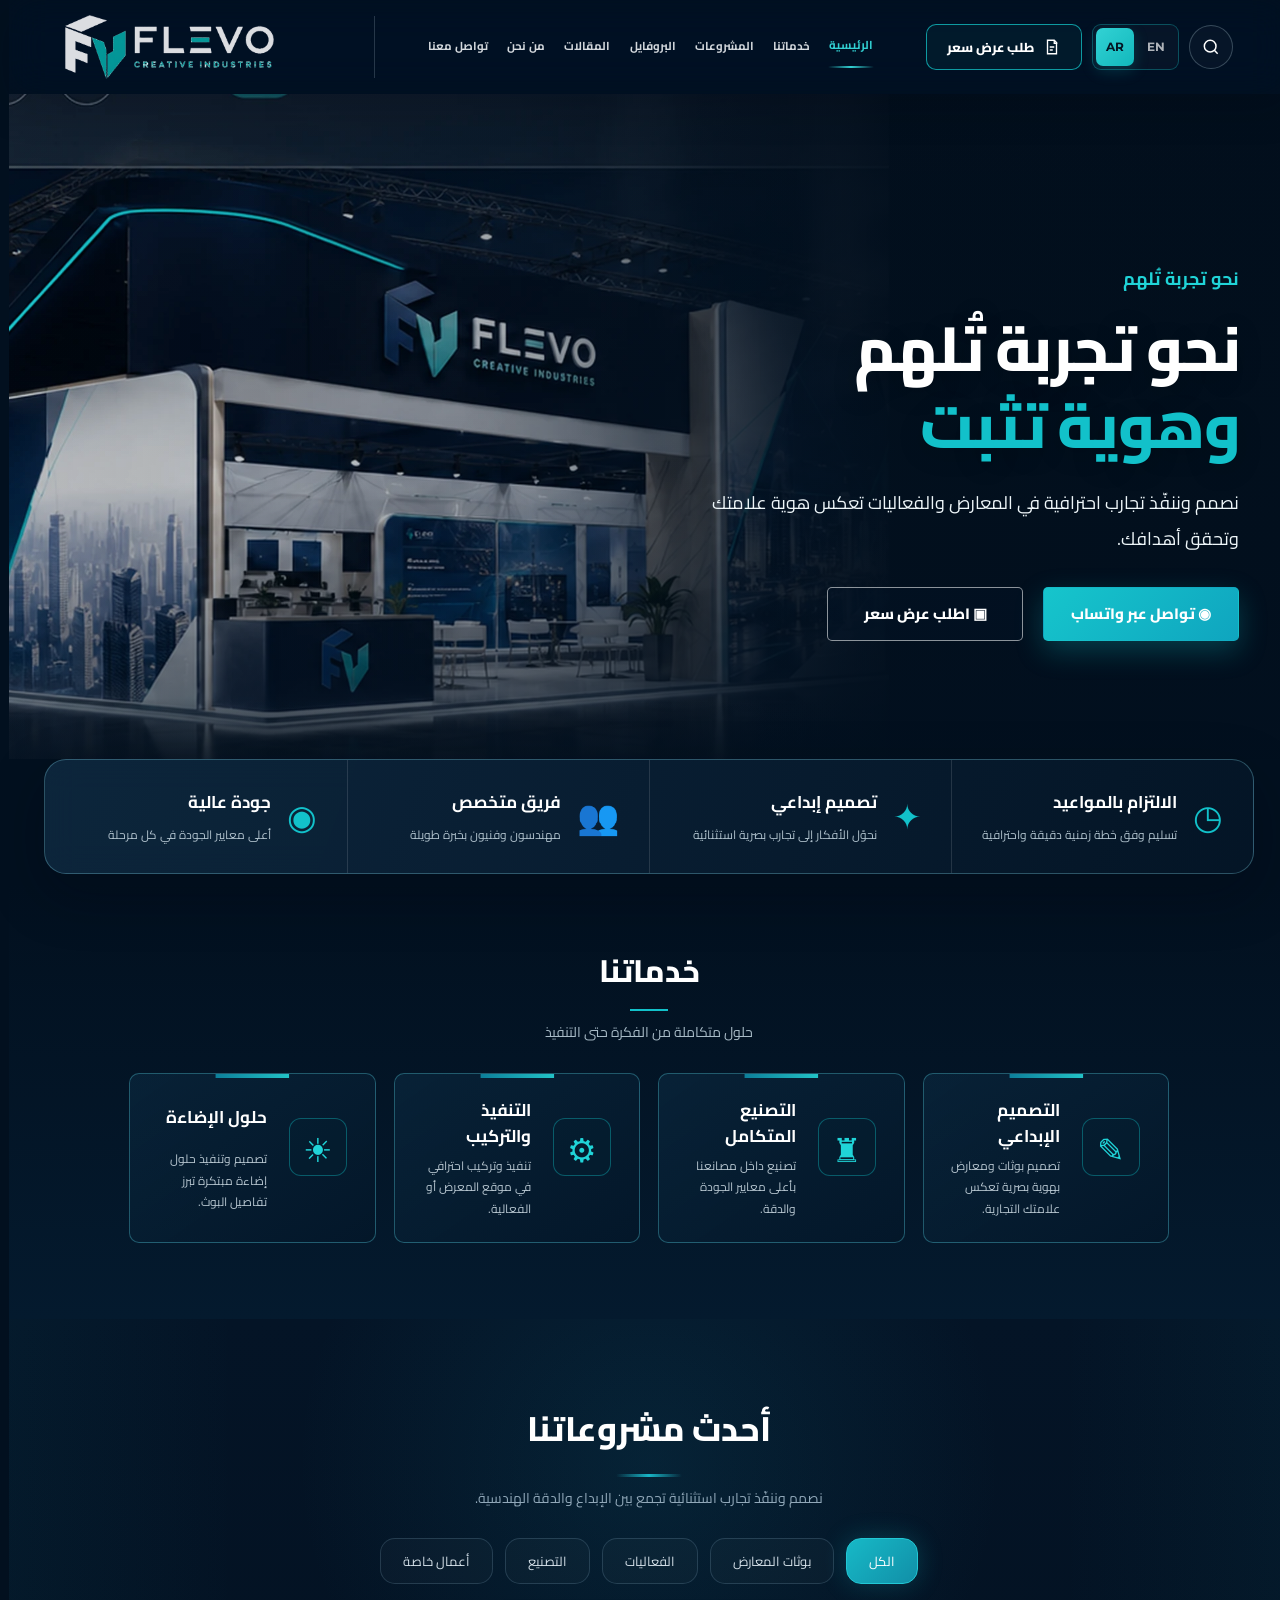
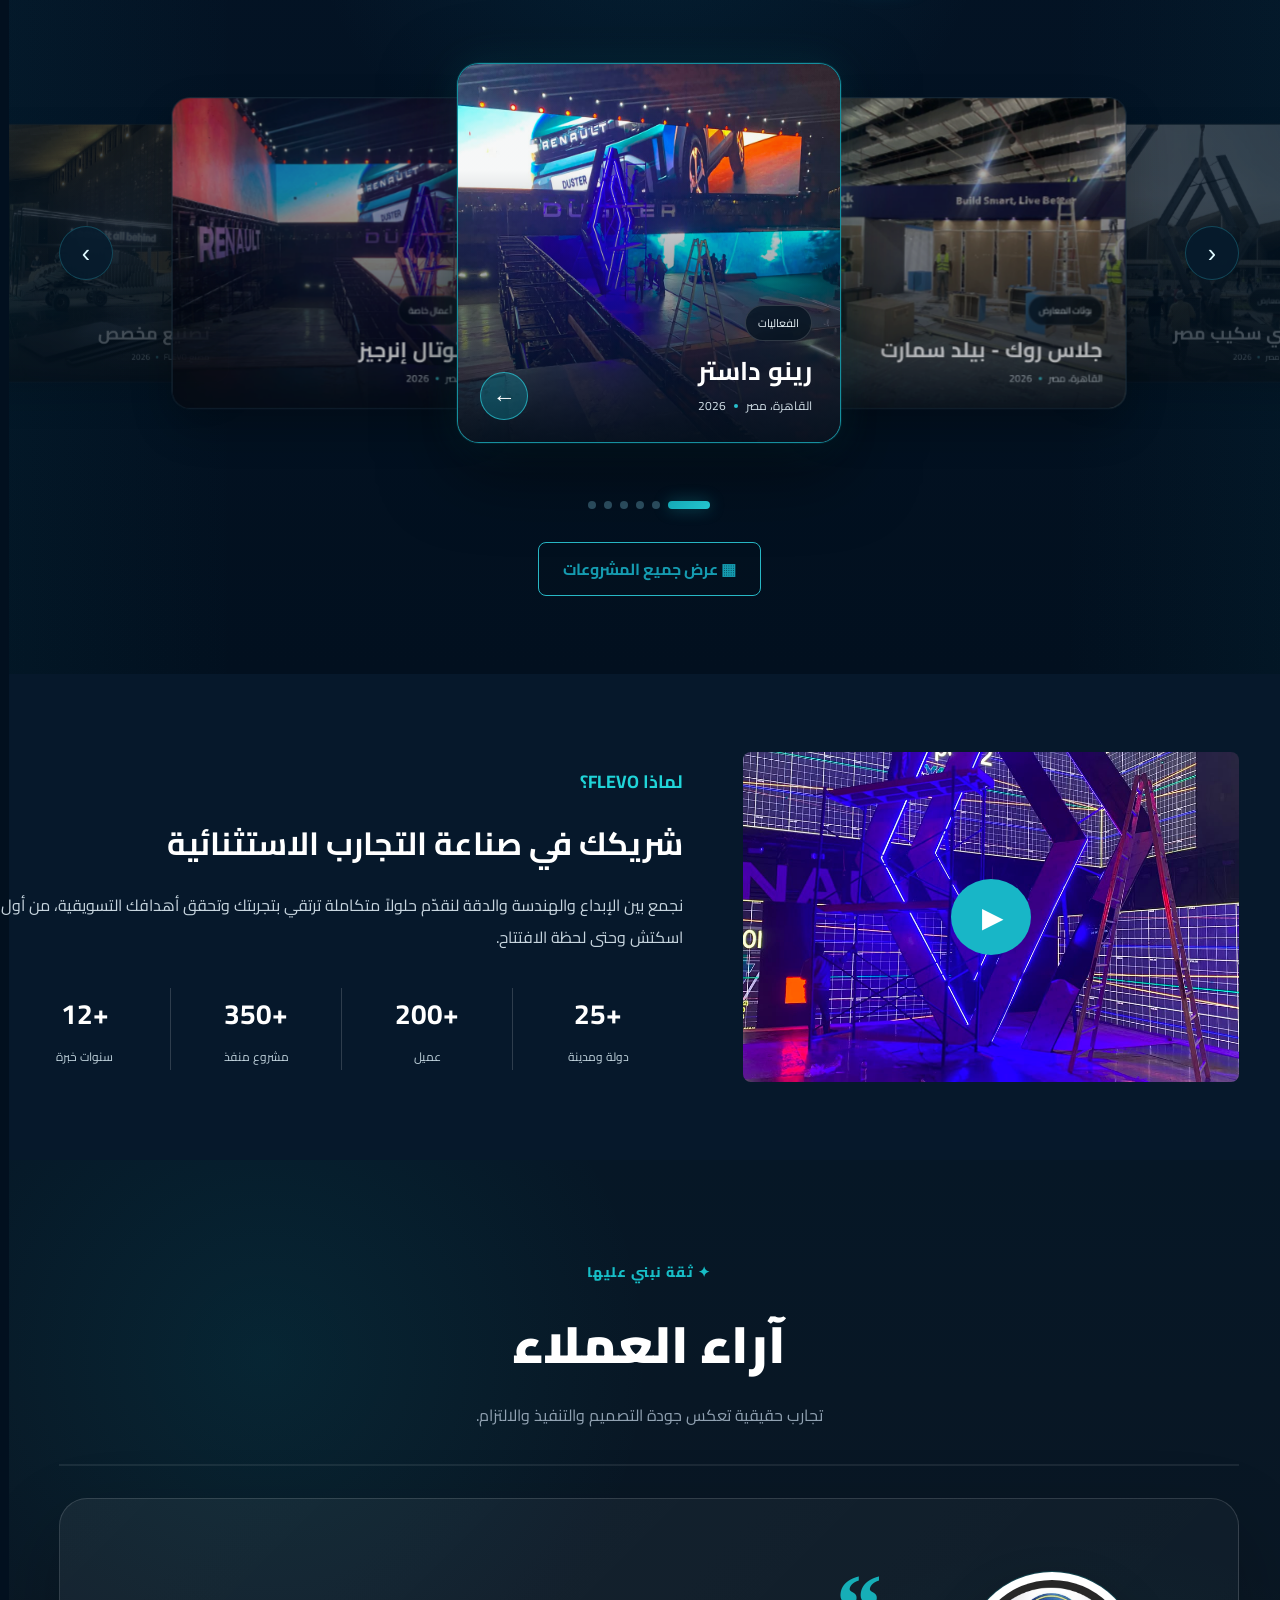
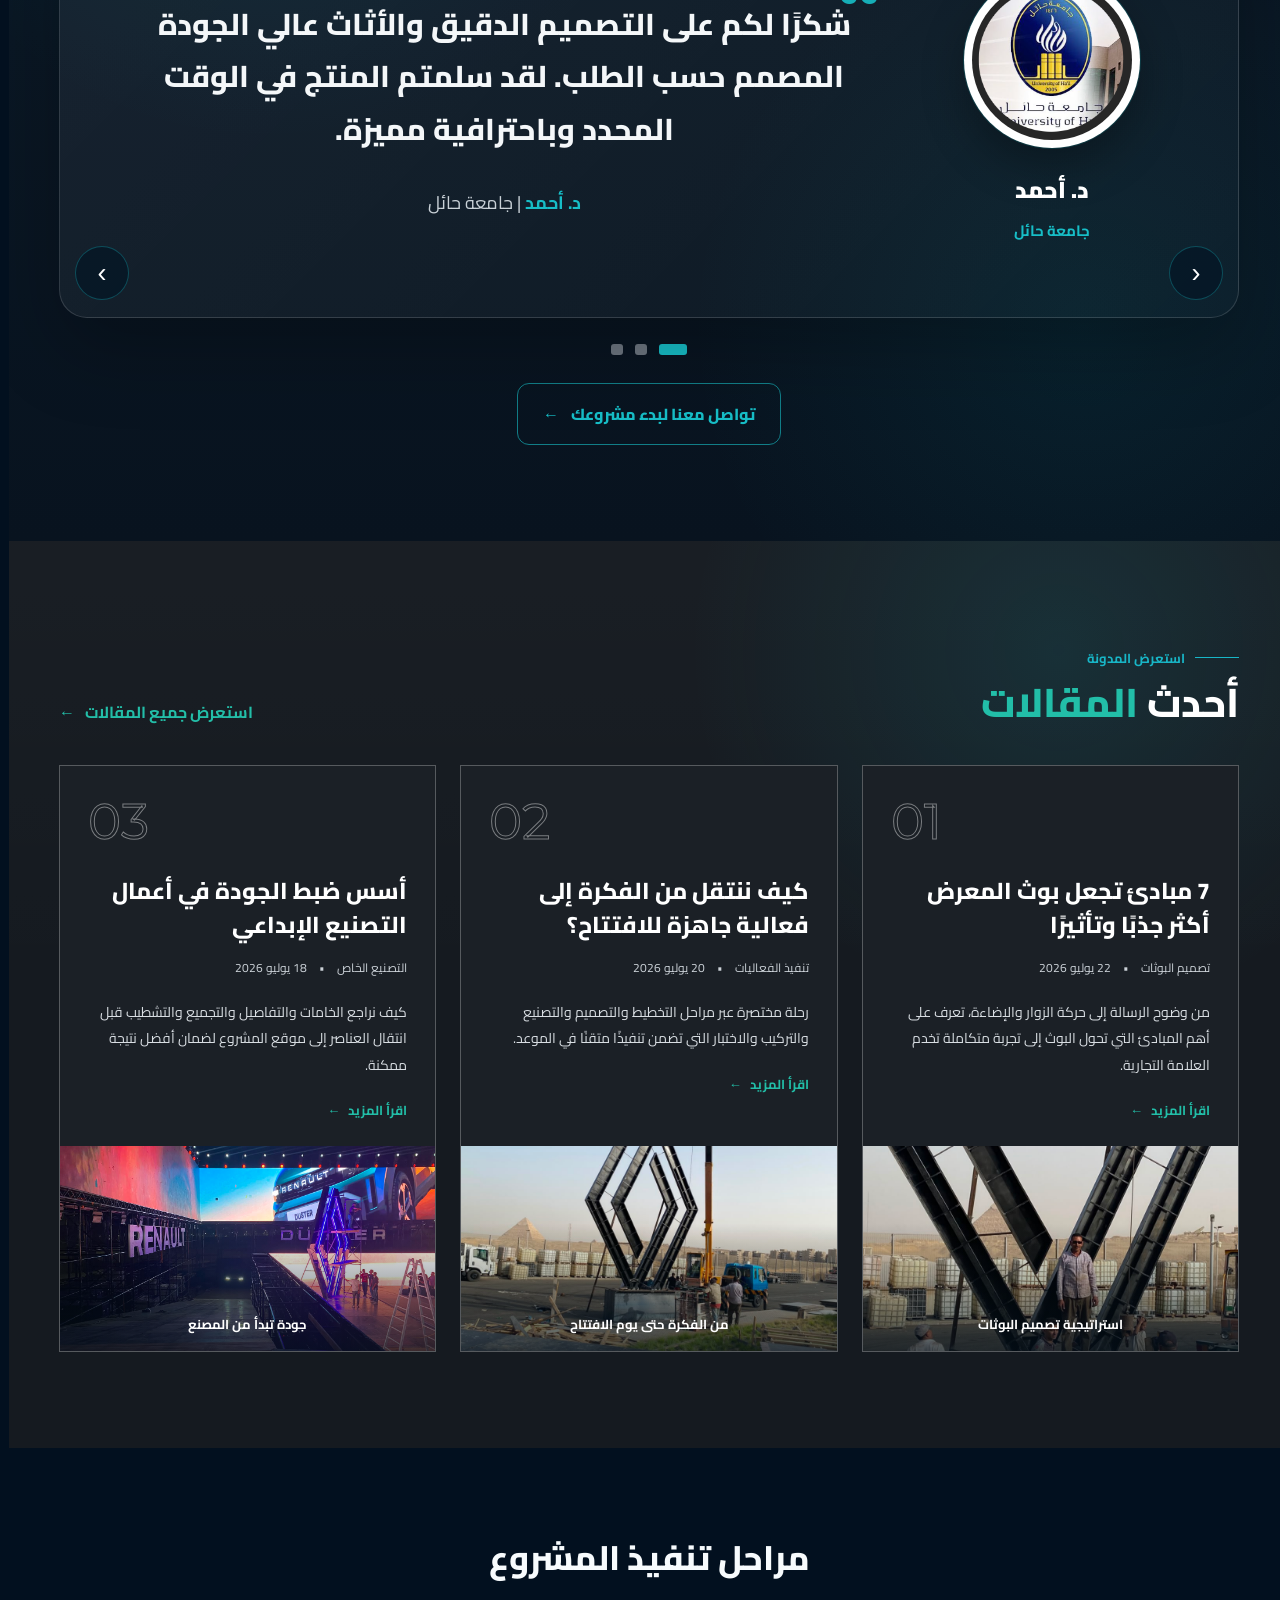
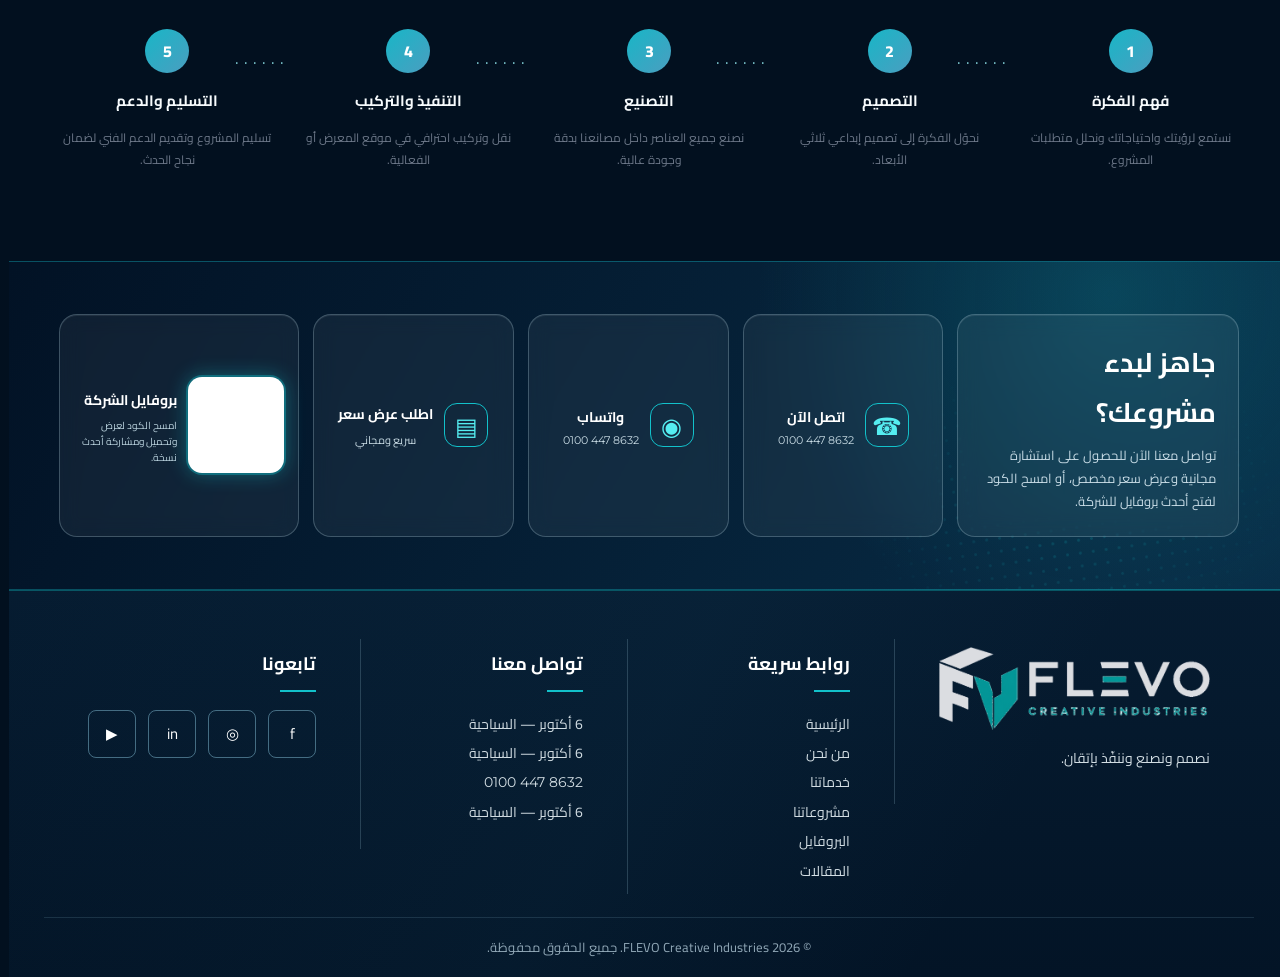
==== index.html @ 790c61b9 "Add FLEVO website source v5.12 and technical analysis report Includes all source files from FLEVO_We" ====
<!DOCTYPE html>

<html dir="rtl" lang="ar">
<head>
<meta charset="utf-8"/>
<meta content="width=device-width,initial-scale=1" name="viewport"/>
<meta content="#06182b" name="theme-color"/>
<title>FLEVO Creative Industries | تصميم وتصنيع البوثات والمعارض</title>
<meta content="فليفو للصناعات الإبداعية — تصميم وتصنيع وتنفيذ البوثات والمعارض والفعاليات من الفكرة حتى التسليم." name="description"/>
<link href="https://fonts.googleapis.com" rel="preconnect"/>
<link crossorigin="" href="https://fonts.gstatic.com" rel="preconnect"/>
<link href="https://fonts.googleapis.com/css2?family=Cairo:wght@400;500;600;700;800&amp;family=Montserrat:wght@500;600;700;800&amp;display=swap" rel="stylesheet"/>
<style>
    :root{--navy:#06182b;--navy2:#0b2741;--teal:#18b6c7;--teal2:#31d0d9;--white:#fff;--ink:#132033;--muted:#6d7889;--line:#dfe7ef;--shadow:0 18px 55px rgba(4,24,43,.12)}
    *{box-sizing:border-box}html{scroll-behavior:smooth}body{margin:0;font-family:Cairo,Arial,sans-serif;color:var(--ink);background:#fff;overflow-x:hidden}a{text-decoration:none;color:inherit}img{max-width:100%;display:block}.container{width:min(1180px,calc(100% - 40px));margin:auto}.section{padding:78px 0}.section-title{text-align:center;margin:0 0 12px;font-size:34px;font-weight:800}.section-sub{text-align:center;color:var(--muted);margin:0 auto 36px;max-width:650px}.accent{color:var(--teal)}
    header{position:fixed;top:0;left:0;right:0;z-index:30;background:rgba(6,24,43,.82);backdrop-filter:blur(14px);border-bottom:1px solid rgba(255,255,255,.08)}.nav{height:78px;display:flex;align-items:center;gap:28px;color:#fff}.brand{margin-left:auto;display:flex;align-items:center;gap:10px}.brand-mark{font-family:Montserrat,Cairo,sans-serif;font-size:30px;font-weight:800;letter-spacing:2px;color:#fff;line-height:1}.brand-mark em{font-style:normal;color:var(--teal2)}.brand-sub{font-size:8px;letter-spacing:3px;color:#a9c6d5;margin-top:4px;display:block;text-align:left}.menu{display:flex;align-items:center;gap:24px;font-size:13px;font-weight:700}.menu a{opacity:.86;position:relative}.menu a:hover,.menu a.active{opacity:1;color:var(--teal2)}.menu a.active:after{content:"";height:2px;background:var(--teal);position:absolute;right:0;left:0;bottom:-12px}.lang{display:flex;gap:8px}.lang button{border:0;border-radius:22px;padding:8px 14px;background:transparent;color:#fff;font-weight:700;cursor:pointer}.lang button.active{background:linear-gradient(135deg,var(--teal),#1586ad)}.hamb{display:none;background:none;border:0;color:#fff;font-size:26px}
    .hero{min-height:760px;padding-top:78px;color:#fff;background:linear-gradient(90deg,rgba(5,22,40,.98) 0%,rgba(5,22,40,.88) 38%,rgba(5,22,40,.16) 74%),url('assets/images/project-23.jpeg') center/cover no-repeat;position:relative;display:flex;align-items:center}.hero:after{content:"";position:absolute;inset:auto 0 0;height:160px;background:linear-gradient(transparent,#06182b)}.hero-grid{display:grid;grid-template-columns:46% 54%;align-items:center;position:relative;z-index:2}.hero-copy{padding:45px 0}.eyebrow{color:var(--teal2);font-weight:700;margin-bottom:12px}.hero h1{font-size:58px;line-height:1.25;margin:0 0 18px;font-weight:800}.hero p{font-size:18px;line-height:2;max-width:570px;color:#e2edf5}.actions{display:flex;gap:14px;margin-top:28px;flex-wrap:wrap}.btn{display:inline-flex;align-items:center;justify-content:center;gap:9px;padding:14px 24px;border-radius:8px;border:1px solid rgba(255,255,255,.55);font-weight:800;transition:.25s}.btn.primary{background:linear-gradient(135deg,var(--teal),#1e9fc2);border-color:transparent;box-shadow:0 9px 30px rgba(24,182,199,.35)}.btn:hover{transform:translateY(-2px)}
    .benefits{position:relative;margin-top:-78px;z-index:5}.benefit-box{background:linear-gradient(135deg,#0b2741,#07192d);border:1px solid rgba(255,255,255,.12);color:#fff;border-radius:20px;display:grid;grid-template-columns:repeat(4,1fr);box-shadow:0 24px 70px rgba(2,18,34,.3);overflow:hidden}.benefit{padding:25px;display:flex;gap:16px;align-items:center;border-left:1px solid rgba(255,255,255,.12)}.benefit:last-child{border-left:0}.benefit .ico{font-size:34px;color:var(--teal)}.benefit b{display:block;font-size:16px}.benefit small{color:#bdcbd7;line-height:1.8}
    .services{background:#f7f9fc}.cards{display:grid;grid-template-columns:repeat(6,1fr);gap:14px}.card{background:#fff;padding:26px 18px;border-radius:10px;text-align:center;border:1px solid #e7edf3;box-shadow:0 7px 20px rgba(14,35,55,.06);transition:.3s}.card:hover{transform:translateY(-7px);box-shadow:var(--shadow)}.card .ico{font-size:40px;color:var(--teal);margin-bottom:12px}.card h3{font-size:15px;margin:0 0 8px}.card p{font-size:12px;color:var(--muted);line-height:1.9;margin:0}
    .filters{display:flex;justify-content:center;gap:10px;margin-bottom:28px;flex-wrap:wrap}.filter{border:0;background:#f0f3f7;color:#586475;border-radius:20px;padding:8px 20px;cursor:pointer;font-family:inherit}.filter.active{background:var(--teal);color:#fff}.projects{display:grid;grid-template-columns:repeat(5,1fr);gap:14px}.project{height:240px;border-radius:9px;overflow:hidden;position:relative;cursor:pointer;background:#ddd}.project img{width:100%;height:100%;object-fit:cover;transition:.5s}.project:hover img{transform:scale(1.08)}.project-info{position:absolute;inset:auto 0 0;padding:38px 14px 14px;background:linear-gradient(transparent,rgba(4,21,38,.95));color:#fff;text-align:center}.project-info b{display:block;font-family:Montserrat,Cairo;font-size:13px}.project-info span{font-size:11px}.center{text-align:center}.outline{display:inline-flex;margin-top:22px;color:#159bb0;border:1px solid #28b7c5;padding:11px 24px;border-radius:8px;font-weight:700}
    .why{background:var(--navy);color:#fff}.why-grid{display:grid;grid-template-columns:42% 58%;gap:60px;align-items:center}.video-card{height:330px;border-radius:8px;overflow:hidden;position:relative}.video-card img{width:100%;height:100%;object-fit:cover}.video-card:after{content:"▶";position:absolute;inset:50% auto auto 50%;transform:translate(-50%,-50%);width:76px;height:76px;background:var(--teal);display:grid;place-items:center;border-radius:50%;font-size:28px;padding-left:4px}.why h2{font-size:32px;margin:6px 0 12px}.why p{color:#c7d5df;line-height:2}.stats{display:grid;grid-template-columns:repeat(4,1fr);margin-top:35px}.stat{text-align:center;border-left:1px solid rgba(255,255,255,.16)}.stat:last-child{border-left:0}.stat strong{display:block;font-size:28px}.stat span{font-size:12px;color:#bfd1db}
    .steps{display:grid;grid-template-columns:repeat(5,1fr);gap:24px;margin-top:40px}.step{text-align:center;position:relative}.step:not(:last-child):after{content:"······";position:absolute;left:-30%;top:18px;color:#79c5cc;letter-spacing:5px}.step-num{width:44px;height:44px;border-radius:50%;background:linear-gradient(135deg,var(--teal),#4a9ec0);color:#fff;display:grid;place-items:center;margin:0 auto 13px;font-weight:800}.step h3{font-size:15px;margin:0 0 6px}.step p{font-size:12px;color:var(--muted);line-height:1.8}
    .cta{background:linear-gradient(105deg,#0b8095,#20bcc2);color:#fff;padding:28px 0}.cta-grid{display:grid;grid-template-columns:1.2fr repeat(3,.8fr) 1fr;gap:0;align-items:center}.cta-title h2{margin:0;font-size:26px}.cta-title p{margin:5px 0 0;font-size:12px}.contact-tile{display:flex;align-items:center;justify-content:center;gap:12px;padding:12px;border-right:1px solid rgba(255,255,255,.22)}.contact-tile .ico{font-size:35px}.contact-tile b{display:block;font-size:13px}.contact-tile span{font-size:12px}.phone-number{direction:ltr;unicode-bidi:isolate;display:inline-block;font-family:Montserrat,Cairo,sans-serif}.qr{display:flex;align-items:center;gap:12px;justify-content:flex-end}.qr-box{width:84px;height:84px;background:#fff;padding:6px;border-radius:6px;box-shadow:0 6px 20px rgba(0,0,0,.16)}.qr-box img{width:100%;height:100%;object-fit:contain}
    footer{background:#06182b;color:#fff;padding:42px 0 22px}.foot{display:grid;grid-template-columns:1.2fr .8fr 1fr .8fr;gap:45px}.foot-logo .footer-wordmark{font-family:Montserrat,Cairo,sans-serif;font-size:38px;font-weight:800;letter-spacing:3px;line-height:1;color:#fff}.foot-logo .footer-wordmark em{font-style:normal;color:var(--teal2)}.foot-logo .footer-sub{display:block;font-size:9px;letter-spacing:4px;color:#8db7c8;margin-top:8px}.foot p,.foot li{font-size:12px;color:#b9c9d5;line-height:2}.foot h4{margin:0 0 12px}.foot ul{list-style:none;padding:0;margin:0}.social{display:flex;gap:9px}.social a{width:39px;height:39px;border:1px solid rgba(255,255,255,.4);border-radius:7px;display:grid;place-items:center}.copy{text-align:center;color:#8195a7;font-size:11px;border-top:1px solid rgba(255,255,255,.08);padding-top:18px;margin-top:26px}
    .modal{position:fixed;inset:0;background:rgba(0,0,0,.85);display:none;z-index:100;padding:30px}.modal.open{display:grid;place-items:center}.modal img{max-height:90vh;max-width:90vw;border-radius:10px}.close{position:absolute;top:20px;left:25px;color:#fff;font-size:35px;cursor:pointer}
    @media(max-width:980px){.menu{display:none}.hamb{display:block}.hero{min-height:700px;background-position:62% center}.hero-grid{grid-template-columns:1fr}.hero h1{font-size:45px}.benefit-box{grid-template-columns:repeat(2,1fr)}.cards{grid-template-columns:repeat(3,1fr)}.projects{grid-template-columns:repeat(2,1fr)}.why-grid{grid-template-columns:1fr}.cta-grid{grid-template-columns:1fr 1fr}.cta-title,.qr{grid-column:1/-1;text-align:center;justify-content:center}.foot{grid-template-columns:repeat(2,1fr)}}
    @media(max-width:620px){.container{width:min(100% - 24px,1180px)}.section{padding:55px 0}.nav{height:65px}.brand-mark{font-size:24px}.brand-sub{font-size:6px;letter-spacing:2px}.hero{padding-top:65px;min-height:680px;background-position:66% center}.hero:before{content:"";position:absolute;inset:0;background:rgba(4,20,36,.38)}.hero h1{font-size:38px}.hero p{font-size:15px}.btn{width:100%}.benefits{margin-top:-40px}.benefit-box{grid-template-columns:1fr 1fr}.benefit{padding:18px 12px;display:block;text-align:center}.benefit .ico{font-size:26px}.cards{grid-template-columns:repeat(2,1fr)}.card{padding:20px 12px}.projects{grid-template-columns:1fr 1fr}.project{height:205px}.why-grid{gap:28px}.video-card{height:250px}.stats{grid-template-columns:repeat(2,1fr);gap:25px}.stat:nth-child(2){border-left:0}.steps{grid-template-columns:1fr}.step:not(:last-child):after{display:none}.cta-grid{grid-template-columns:1fr}.contact-tile{border-right:0;border-top:1px solid rgba(255,255,255,.18)}.foot{grid-template-columns:1fr}.section-title{font-size:28px}}
  </style>
<link href="assets/quote.css" rel="stylesheet"/>
<link href="assets/layout-fixes.css" rel="stylesheet"/>
<link href="manifest.webmanifest" rel="manifest"/><meta content="#071b31" name="theme-color"/><meta content="FLEVO Creative Industries - تصميم وتصنيع وتنفيذ البوثات والمعارض والفعاليات." name="description"/><link href="assets/motion.css" rel="stylesheet"/>
<link href="assets/final-theme.css" rel="stylesheet"/>
<link href="assets/pixel-perfect-theme.css" rel="stylesheet"/>
<link href="assets/navigation-fixes.css" rel="stylesheet"/>
<link href="assets/qr-contact-profile.css" rel="stylesheet"/>
<link href="assets/unified-auth.css" rel="stylesheet"/>
<link href="assets/home-projects-carousel.css" rel="stylesheet"/>
<link href="assets/testimonials-carousel.css" rel="stylesheet"/>
<link href="assets/articles-section.css" rel="stylesheet"/>
<link href="assets/flevo-header-v512.css" rel="stylesheet"/></head>
<body><header aria-label="FLEVO site header" class="flevo-main-header">
<div class="flevo-header-shell">
<a aria-label="FLEVO Creative Industries" class="flevo-header-brand" href="index.html#home">
<img alt="FLEVO Creative Industries" src="assets/flevo-logo-on-dark.png"/>
</a>
<nav aria-label="التنقل الرئيسي" class="flevo-header-nav" id="mainNav"><a data-fh-ar="الرئيسية" data-fh-en="Home" data-nav-key="home" href="#home">الرئيسية</a><a data-fh-ar="خدماتنا" data-fh-en="Services" data-nav-key="services" href="#services">خدماتنا</a><a data-fh-ar="المشروعات" data-fh-en="Projects" data-nav-key="projects" href="projects.html">المشروعات</a><a data-fh-ar="البروفايل" data-fh-en="Profile" data-nav-key="profile" href="profile.html">البروفايل</a><a data-fh-ar="المقالات" data-fh-en="Articles" data-nav-key="articles" href="#articles">المقالات</a><a data-fh-ar="من نحن" data-fh-en="About Us" data-nav-key="about" href="#about">من نحن</a><a data-fh-ar="تواصل معنا" data-fh-en="Contact Us" data-nav-key="contact" href="#contact">تواصل معنا</a></nav>
<div class="flevo-header-actions">
<a class="flevo-header-quote" data-open-quote="" href="#quote">
<svg fill="none" stroke-width="1.8" viewbox="0 0 24 24"><path d="M6 3h9l3 3v15H6z"></path><path d="M15 3v4h4M9 12h6M9 16h4"></path></svg>
<span data-fh-ar="طلب عرض سعر" data-fh-en="Request a Quote">طلب عرض سعر</span>
</a>
<div aria-label="Language" class="flevo-header-languages">
<button class="active" data-lang="ar" type="button">AR</button><button data-lang="en" type="button">EN</button>
</div>
<button aria-controls="flevoSearchPanel" aria-expanded="false" aria-label="بحث" class="flevo-header-search" data-flevo-search-toggle="" type="button">
<svg fill="none" stroke-width="1.8" viewbox="0 0 24 24"><circle cx="11" cy="11" r="7"></circle><path d="m20 20-4-4"></path></svg>
</button>
<button aria-controls="mainNav" aria-expanded="false" aria-label="فتح القائمة" class="flevo-header-toggle" id="menuToggle" type="button"><span aria-hidden="true">☰</span></button>
</div>
</div>
</header><div class="flevo-search-panel" id="flevoSearchPanel" role="search">
<input aria-label="بحث" autocomplete="off" class="flevo-search-input" placeholder="ابحث في الصفحات والأقسام" type="search"/>
<div class="flevo-search-links">
<a data-fh-ar="خدماتنا" data-fh-en="Services" data-search-label="services خدماتنا" href="index.html#services">خدماتنا</a>
<a data-fh-ar="المشروعات" data-fh-en="Projects" data-search-label="projects مشروعاتنا" href="projects.html">المشروعات</a>
<a data-fh-ar="معرض الأعمال" data-fh-en="Gallery" data-search-label="gallery المعرض" href="gallery.html">معرض الأعمال</a>
<a data-fh-ar="بروفايل الشركة" data-fh-en="Company Profile" data-search-label="profile بروفايل" href="profile.html">بروفايل الشركة</a>
<a data-fh-ar="المقالات" data-fh-en="Articles" data-search-label="articles مقالات" href="articles.html">المقالات</a>
<a data-fh-ar="تواصل معنا" data-fh-en="Contact Us" data-search-label="contact تواصل" href="index.html#contact">تواصل معنا</a>
</div>
</div>

<section class="hero" id="home"><div class="container hero-grid"><div class="hero-copy"><div class="eyebrow">نحو تجربة تُلهم</div><h1>نحو تجربة تُلهم<br/><span class="accent">وهوية تثبت</span></h1><p>نصمم وننفّذ تجارب احترافية في المعارض والفعاليات تعكس هوية علامتك وتحقق أهدافك.</p><div class="actions"><a class="btn primary" href="https://wa.me/201004478632?text=مرحباً%20FLEVO،%20أرغب%20في%20طلب%20عرض%20سعر" target="_blank">◉ تواصل عبر واتساب</a><a class="btn" data-open-quote="" href="#quote">▣ اطلب عرض سعر</a></div></div><div></div></div></section>
<div class="benefits" id="capabilities"><div class="container benefit-box"><div class="benefit"><div class="ico">◷</div><div><b>الالتزام بالمواعيد</b><small>تسليم وفق خطة زمنية دقيقة واحترافية</small></div></div><div class="benefit"><div class="ico">✦</div><div><b>تصميم إبداعي</b><small>نحوّل الأفكار إلى تجارب بصرية استثنائية</small></div></div><div class="benefit"><div class="ico">👥</div><div><b>فريق متخصص</b><small>مهندسون وفنيون بخبرة طويلة</small></div></div><div class="benefit"><div class="ico">◉</div><div><b>جودة عالية</b><small>أعلى معايير الجودة في كل مرحلة</small></div></div></div></div>
<section class="section services" id="services"><div class="container"><h2 class="section-title">خدماتنا</h2><p class="section-sub">حلول متكاملة من الفكرة حتى التنفيذ</p><div class="cards"><article class="card"><div class="ico">✎</div><h3>التصميم الإبداعي</h3><p>تصميم بوثات ومعارض بهوية بصرية تعكس علامتك التجارية.</p></article><article class="card"><div class="ico">♜</div><h3>التصنيع المتكامل</h3><p>تصنيع داخل مصانعنا بأعلى معايير الجودة والدقة.</p></article><article class="card"><div class="ico">⚙</div><h3>التنفيذ والتركيب</h3><p>تنفيذ وتركيب احترافي في موقع المعرض أو الفعالية.</p></article><article class="card"><div class="ico">☀</div><h3>حلول الإضاءة</h3><p>تصميم وتنفيذ حلول إضاءة مبتكرة تبرز تفاصيل البوث.</p></article><article class="card"><div class="ico">▣</div><h3>التقنيات التفاعلية</h3><p>شاشات تفاعلية وحلول تقنية حديثة لتجربة أكثر تأثيراً.</p></article><article class="card"><div class="ico">◖</div><h3>الدعم والصيانة</h3><p>دعم فني وصيانة لضمان استمرارية الأداء المثالي.</p></article></div></div></section>
<section class="section home-projects-showcase" id="projects"><div class="container"><div class="home-projects-head"><h2 class="section-title">أحدث مشروعاتنا</h2><p class="home-projects-sub" id="homeProjectsSub">نصمم وننفّذ تجارب استثنائية تجمع بين الإبداع والدقة الهندسية.</p></div><div aria-label="تصنيف المشروعات" class="home-projects-filters" id="homeProjectsFilters"></div><div class="home-projects-stage"><button aria-label="المشروع السابق" class="home-project-nav home-project-prev" id="homeProjectsPrev" type="button">‹</button><div aria-live="polite" class="home-projects-track" id="homeProjectsTrack"></div><button aria-label="المشروع التالي" class="home-project-nav home-project-next" id="homeProjectsNext" type="button">›</button></div><div aria-label="التنقل بين المشروعات" class="home-project-dots" id="homeProjectsDots"></div><div class="home-projects-actions"><a class="outline" href="projects.html">▦ عرض جميع المشروعات</a></div></div></section>
<section class="section why" id="about"><div class="container why-grid"><div class="video-card"><img alt="مصنع FLEVO" src="assets/images/project-03.jpeg"/></div><div><div class="eyebrow">لماذا FLEVO؟</div><h2>شريكك في صناعة التجارب الاستثنائية</h2><p>نجمع بين الإبداع والهندسة والدقة لنقدّم حلولاً متكاملة ترتقي بتجربتك وتحقق أهدافك التسويقية، من أول اسكتش وحتى لحظة الافتتاح.</p><div class="stats" id="clients"><div class="stat"><strong>+25</strong><span>دولة ومدينة</span></div><div class="stat"><strong>+200</strong><span>عميل</span></div><div class="stat"><strong>+350</strong><span>مشروع منفذ</span></div><div class="stat"><strong>+12</strong><span>سنوات خبرة</span></div></div></div></div></section>
<section class="flevo-testimonials" id="testimonials"><div class="container"><div class="testimonials-head"><div class="testimonials-kicker">✦ ثقة نبني عليها</div><h2>آراء العملاء</h2><p>تجارب حقيقية تعكس جودة التصميم والتنفيذ والالتزام.</p></div><div class="testimonial-progress" id="testimonialsProgress"><span></span></div><div class="testimonials-shell"><button aria-label="الرأي السابق" class="testimonial-nav testimonial-prev" id="testimonialsPrev" type="button">‹</button><div aria-live="polite" class="testimonial-stage" id="testimonialsStage"></div><button aria-label="الرأي التالي" class="testimonial-nav testimonial-next" id="testimonialsNext" type="button">›</button></div><div class="testimonial-dots" id="testimonialsDots"></div><div class="testimonial-actions"><a href="#contact">تواصل معنا لبدء مشروعك <span>←</span></a></div></div></section>
<section class="flevo-articles" id="articles"><div class="container"><div class="articles-heading"><div class="articles-heading-copy"><div class="articles-kicker">استعرض المدونة</div><h2>أحدث <span>المقالات</span></h2></div><a class="articles-all-link" href="articles.html">استعرض جميع المقالات <span>←</span></a></div><div class="articles-grid" id="homeArticlesGrid"></div></div></section>
<section class="section" id="process"><div class="container"><h2 class="section-title">مراحل تنفيذ المشروع</h2><div class="steps"><div class="step"><div class="step-num">1</div><h3>فهم الفكرة</h3><p>نستمع لرؤيتك واحتياجاتك ونحلل متطلبات المشروع.</p></div><div class="step"><div class="step-num">2</div><h3>التصميم</h3><p>نحوّل الفكرة إلى تصميم إبداعي ثلاثي الأبعاد.</p></div><div class="step"><div class="step-num">3</div><h3>التصنيع</h3><p>نصنع جميع العناصر داخل مصانعنا بدقة وجودة عالية.</p></div><div class="step"><div class="step-num">4</div><h3>التنفيذ والتركيب</h3><p>نقل وتركيب احترافي في موقع المعرض أو الفعالية.</p></div><div class="step"><div class="step-num">5</div><h3>التسليم والدعم</h3><p>تسليم المشروع وتقديم الدعم الفني لضمان نجاح الحدث.</p></div></div></div></section>
<section class="cta profile-contact-zone" id="contact"><div class="container contact-neon-layout"><div class="contact-neon-intro"><h2>جاهز لبدء مشروعك؟</h2><p>تواصل معنا الآن للحصول على استشارة مجانية وعرض سعر مخصص، أو امسح الكود لفتح أحدث بروفايل للشركة.</p></div><a class="contact-neon-tile" href="tel:+201004478632"><div class="ico">☎</div><div><b>اتصل الآن</b><span class="phone-number">0100 447 8632</span></div></a><a class="contact-neon-tile" href="https://wa.me/201004478632?text=مرحباً%20FLEVO،%20أرغب%20في%20الاستفسار%20عن%20خدماتكم" rel="noopener" target="_blank"><div class="ico">◉</div><div><b>واتساب</b><span class="phone-number">0100 447 8632</span></div></a><a class="contact-neon-tile" data-open-quote="" href="#quote"><div class="ico">▤</div><div><b>اطلب عرض سعر</b><span>سريع ومجاني</span></div></a><a aria-label="فتح بروفايل FLEVO" class="contact-neon-qr" href="profile.html"><div class="contact-neon-qr-box" id="siteProfileQr"></div><div><b>بروفايل الشركة</b><small>امسح الكود لعرض وتحميل ومشاركة أحدث نسخة.</small></div></a></div></section>
<footer><div class="container"><div class="foot"><div class="foot-logo"><img alt="FLEVO Creative Industries" class="footer-logo-img" src="assets/flevo-logo-on-dark.png"/><p>نصمم ونصنع وننفّذ بإتقان.</p></div><div><h4>روابط سريعة</h4><ul><li><a href="#home">الرئيسية</a></li><li><a href="#about">من نحن</a></li><li><a href="#services">خدماتنا</a></li><li><a href="projects.html">مشروعاتنا</a></li><li><a href="profile.html">البروفايل</a></li><li><a href="#articles">المقالات</a></li></ul></div><div><h4>تواصل معنا</h4><p>6 أكتوبر — السياحية<br/>مصر<br/><span class="phone-number">0100 447 8632</span><br/>info@flevo.com</p></div><div><h4>تابعونا</h4><div class="social"><a>f</a><a>◎</a><a>in</a><a>▶</a></div></div></div><div class="copy">© 2026 FLEVO Creative Industries. جميع الحقوق محفوظة.</div></div></footer>
<div class="modal"><span class="close">×</span><img alt="" src=""/></div>
<script>
const modal=document.querySelector('.modal'), modalImg=modal.querySelector('img');
modal.addEventListener('click',e=>{if(e.target!==modalImg)modal.classList.remove('open')});

</script><script src="https://cdn.jsdelivr.net/npm/@supabase/supabase-js@2"></script><script src="assets/supabase-config.js"></script><script src="assets/data-store.js"></script><script src="assets/home-projects-carousel.js"></script><script src="assets/testimonials-carousel.js"></script><script src="assets/articles-data.js"></script><script src="assets/articles-section.js"></script><script src="assets/unified-auth.js"></script><script src="assets/site-dynamic.js"></script><script src="assets/i18n.js"></script><script src="assets/quote.js"></script><script defer="" src="assets/motion.js"></script>
<script defer="" src="assets/navigation-audit.js"></script>
<script src="https://cdnjs.cloudflare.com/ajax/libs/qrcodejs/1.0.0/qrcode.min.js"></script><script>document.addEventListener('DOMContentLoaded',()=>{const el=document.querySelector('#siteProfileQr');if(el&&window.QRCode&&!el.dataset.ready){el.dataset.ready='1';new QRCode(el,{text:new URL('profile.html',location.href).href,width:82,height:82,colorDark:'#04182d',colorLight:'#ffffff',correctLevel:QRCode.CorrectLevel.H})}});</script>
<script defer="" src="assets/flevo-header-v512.js"></script></body></html>
---- assets/quote.css ----
/* FLEVO quotation modal v4.6 */
.quote-modal{position:fixed;inset:0;z-index:9999;display:none;place-items:center;padding:24px;background:rgba(3,15,28,.82);backdrop-filter:blur(5px)}
.quote-modal.open{display:grid}
.quote-card{position:relative;width:min(820px,calc(100vw - 32px));max-height:calc(100vh - 40px);overflow:auto;background:#fff;border-radius:22px;box-shadow:0 35px 100px rgba(0,0,0,.38);padding:32px;color:#132033}
.quote-close{position:absolute;inset-inline-end:18px;top:16px;width:40px;height:40px;border:0;border-radius:50%;background:#edf3f7;color:#122033;font-size:27px;line-height:1;cursor:pointer;display:grid;place-items:center}
.quote-close:hover{background:#dfe9ef}
.quote-head{padding-inline-end:50px;border-bottom:1px solid #e5edf3;padding-bottom:18px}
.quote-head span{display:inline-block;color:#0a9cac;font-size:12px;font-weight:800;letter-spacing:.5px}
.quote-head h2{margin:6px 0 7px;font-size:30px;line-height:1.35;color:#071b31}
.quote-head p{margin:0;color:#667487;line-height:1.8;font-size:14px}
.quote-form{margin-top:22px}
.quote-form .form-grid{display:grid;grid-template-columns:repeat(2,minmax(0,1fr));gap:16px}
.quote-form label{display:block;font-size:13px;font-weight:700;color:#26384b}
.quote-form input,.quote-form select,.quote-form textarea{display:block;width:100%;margin-top:7px;padding:12px 13px;border:1px solid #d7e1e9;border-radius:10px;background:#fff;color:#132033;font:inherit;outline:none;min-width:0}
.quote-form textarea{resize:vertical;min-height:115px}
.quote-form input:focus,.quote-form select:focus,.quote-form textarea:focus{border-color:#18b6c7;box-shadow:0 0 0 3px rgba(24,182,199,.13)}
.quote-form .full{grid-column:1/-1}
.quote-submit{margin-top:18px;min-width:190px;border:0;border-radius:10px;padding:13px 22px;background:linear-gradient(135deg,#18b6c7,#138fac);color:white;font:inherit;font-weight:800;cursor:pointer;box-shadow:0 8px 22px rgba(24,182,199,.26)}
.quote-submit:disabled{opacity:.65;cursor:wait}
.form-status{min-height:24px;margin-top:12px;font-size:13px;font-weight:700}
.form-status.success{color:#16803b}.form-status.error{color:#c62828;white-space:normal}
html[dir="ltr"] .quote-card{text-align:left}html[dir="rtl"] .quote-card{text-align:right}
@media(max-width:650px){.quote-modal{padding:10px}.quote-card{width:100%;max-height:calc(100vh - 20px);padding:24px 18px;border-radius:16px}.quote-form .form-grid{grid-template-columns:1fr}.quote-form .full{grid-column:auto}.quote-head h2{font-size:24px}.quote-submit{width:100%}}
---- assets/layout-fixes.css ----
/* FLEVO v4.9 — corrected brand proportions + services layout */

/* Header brand */
header .nav,
.top .topin {
  overflow: visible;
}
.brand,
.logo-link {
  flex: 0 0 auto;
  min-width: 0;
  overflow: visible;
}
.brand-logo {
  display: block;
  width: 176px !important;
  height: auto !important;
  max-height: 54px !important;
  max-width: 176px !important;
  object-fit: contain;
  object-position: center;
  filter: drop-shadow(0 4px 10px rgba(0,0,0,.22));
}
.logo-link img {
  display: block;
  width: 168px !important;
  height: auto !important;
  max-height: 52px !important;
  max-width: 168px !important;
  object-fit: contain;
}

/* Footer brand */
.foot-logo {
  display: flex;
  flex-direction: column;
  align-items: flex-start;
  justify-content: flex-start;
  min-width: 0;
}
.footer-logo-img {
  display: block;
  width: 245px !important;
  height: auto !important;
  max-width: 100% !important;
  max-height: 290px !important;
  object-fit: contain;
  object-position: center;
  margin: 0 0 14px;
  filter: drop-shadow(0 8px 18px rgba(0,0,0,.20));
}
.foot-logo p { margin: 0; }

/* Services */
.services {
  padding: 88px 0 94px !important;
  background:
    radial-gradient(circle at 50% 0%, rgba(24,182,199,.08), transparent 34%),
    #f6f9fc !important;
}
.services .container {
  width: min(1120px, calc(100% - 40px));
}
.services .section-title {
  margin-bottom: 8px;
}
.services .section-sub {
  margin-bottom: 42px;
}
.services .cards {
  width: min(1040px, 100%);
  margin: 0 auto;
  display: grid !important;
  grid-template-columns: repeat(4, minmax(0,1fr)) !important;
  gap: 22px !important;
  align-items: stretch;
}
.services .card {
  min-height: 285px;
  padding: 30px 24px 27px !important;
  border-radius: 18px !important;
  border: 1px solid #e0e9f1 !important;
  box-shadow: 0 14px 35px rgba(6,24,43,.07) !important;
  display: flex;
  flex-direction: column;
  align-items: center;
  justify-content: flex-start;
  text-align: center;
  background: linear-gradient(180deg,#fff,#fbfdff) !important;
  position: relative;
  overflow: hidden;
}
.services .card:before {
  content: "";
  position: absolute;
  top: 0;
  right: 0;
  left: 0;
  height: 4px;
  background: linear-gradient(90deg,#0c7f9a,#22c3c7);
  transform: scaleX(.30);
  transition: transform .28s ease;
}
.services .card:hover:before { transform: scaleX(1); }
.services .card:hover {
  transform: translateY(-7px);
  box-shadow: 0 24px 52px rgba(6,24,43,.13) !important;
}
.services .card .ico {
  width: 76px;
  height: 76px;
  margin: 0 auto 22px !important;
  border-radius: 22px;
  display: grid;
  place-items: center;
  background: linear-gradient(145deg,#e8fbfc,#d9f5f7);
  color: #0da6b5;
  font-size: 0 !important;
  flex: 0 0 auto;
}
.services .card .ico svg {
  width: 38px;
  height: 38px;
  fill: none;
  stroke: currentColor;
  stroke-width: 1.8;
  stroke-linecap: round;
  stroke-linejoin: round;
}
.services .card h3 {
  margin: 0 0 12px !important;
  font-size: 18px !important;
  line-height: 1.55;
  color: #071b31;
}
.services .card p {
  margin: 0 !important;
  max-width: 230px;
  font-size: 13px !important;
  line-height: 2 !important;
  color: #6b7788 !important;
}

html[dir="ltr"] .services .card h3 { font-family: Montserrat,Cairo,sans-serif; }

@media (max-width: 980px) {
  .brand-logo { width: 154px !important; max-width:154px !important; max-height:48px !important; }
  .logo-link img { width: 148px !important; max-width:148px !important; max-height:46px !important; }
  .services .cards { grid-template-columns: repeat(2,minmax(0,1fr)) !important; }
  .services .card { min-height: 265px; }
  .footer-logo-img { width: 215px !important; }
}
@media (max-width: 620px) {
  .brand-logo { width: 126px !important; max-width:126px !important; max-height:40px !important; }
  .logo-link img { width: 120px !important; max-width:120px !important; max-height:39px !important; }
  .services { padding: 60px 0 66px !important; }
  .services .container { width:min(100% - 24px,1120px); }
  .services .section-sub { margin-bottom: 28px; }
  .services .cards { grid-template-columns: 1fr !important; gap: 16px !important; }
  .services .card { min-height: 0; padding: 25px 20px !important; }
  .services .card .ico { width:68px;height:68px;margin-bottom:17px !important;border-radius:19px; }
  .services .card .ico svg { width:34px;height:34px; }
  .footer-logo-img { width: 190px !important; margin-inline:auto; }
  .foot-logo { align-items:center; text-align:center; }
}
---- assets/motion.css ----
/* FLEVO v5.1 — smooth page loading and navigation */
@view-transition { navigation: auto; }

:root{
  --flevo-motion-fast: 220ms;
  --flevo-motion-normal: 520ms;
  --flevo-motion-ease: cubic-bezier(.22,1,.36,1);
}

html{scroll-behavior:smooth;background:#071b31}
body{
  opacity:0;
  transform:translateY(8px);
  transition:opacity .42s ease,transform .58s var(--flevo-motion-ease);
}
body.flevo-ready{opacity:1;transform:none}
body.flevo-leaving{opacity:0;transform:translateY(-6px);pointer-events:none}

/* Elegant initial loader */
.flevo-loader{
  position:fixed;inset:0;z-index:99999;display:grid;place-items:center;
  background:linear-gradient(145deg,#06182b,#0b2b46);
  transition:opacity .45s ease,visibility .45s ease;
}
.flevo-loader.is-hidden{opacity:0;visibility:hidden}
.flevo-loader__inner{text-align:center;color:#fff}
.flevo-loader__mark{font:800 42px/1 Montserrat,Cairo,sans-serif;letter-spacing:5px}
.flevo-loader__mark span{color:#18b6c7}
.flevo-loader__bar{width:160px;height:3px;margin:20px auto 0;border-radius:99px;background:rgba(255,255,255,.14);overflow:hidden}
.flevo-loader__bar:after{content:"";display:block;width:45%;height:100%;border-radius:inherit;background:linear-gradient(90deg,#18b6c7,#5ddce3);animation:flevo-load 1.05s ease-in-out infinite}
@keyframes flevo-load{0%{transform:translateX(-120%)}100%{transform:translateX(350%)}}

/* Reveal sections progressively instead of all at once */
.motion-reveal{
  opacity:0;
  transform:translateY(28px);
  transition:opacity .72s ease,transform .82s var(--flevo-motion-ease);
  transition-delay:var(--motion-delay,0ms)
}
.motion-reveal.is-visible{opacity:1;transform:none}
.motion-reveal[data-motion="left"]{transform:translateX(-28px)}
.motion-reveal[data-motion="right"]{transform:translateX(28px)}
.motion-reveal[data-motion="left"].is-visible,
.motion-reveal[data-motion="right"].is-visible{transform:none}

/* Images load softly */
img{transition:opacity .45s ease,filter .45s ease,transform .5s var(--flevo-motion-ease)}
img.flevo-img-loading{opacity:.25;filter:blur(8px)}
img.flevo-img-loaded{opacity:1;filter:none}

/* Page transition veil */
.flevo-page-veil{
  position:fixed;inset:0;z-index:99998;pointer-events:none;
  background:#071b31;opacity:0;transform:translateY(100%);
  transition:opacity .28s ease,transform .38s var(--flevo-motion-ease)
}
body.flevo-leaving .flevo-page-veil{opacity:1;transform:none}

/* Smoother cards and controls */
a,button,.card,.project,.project-card,.gallery-item{transition-duration:.28s!important;transition-timing-function:var(--flevo-motion-ease)!important}

::view-transition-old(root){animation:flevo-old .28s ease both}
::view-transition-new(root){animation:flevo-new .42s var(--flevo-motion-ease) both}
@keyframes flevo-old{to{opacity:0;transform:scale(.992)}}
@keyframes flevo-new{from{opacity:0;transform:translateY(8px)}}

@media(prefers-reduced-motion:reduce){
  html{scroll-behavior:auto}
  *,*::before,*::after{animation-duration:.01ms!important;animation-iteration-count:1!important;transition-duration:.01ms!important;scroll-behavior:auto!important}
  body,.motion-reveal{opacity:1!important;transform:none!important}
  .flevo-loader{display:none!important}
}
---- assets/final-theme.css ----
/* FLEVO v5.2 — approved glass header, dark footer and final hero */
:root{--flevo-bg:#031426;--flevo-bg2:#071f36;--flevo-panel:rgba(19,42,64,.62);--flevo-line:rgba(176,211,229,.35);--flevo-teal:#16c2cd}
body{background:#fff}
header{top:16px;left:0;right:0;background:transparent;border:0;backdrop-filter:none;padding:0 26px;pointer-events:none}
header .nav{pointer-events:auto;width:min(1500px,calc(100% - 20px));height:82px;padding:0 26px;border:1px solid var(--flevo-line);border-radius:28px;background:linear-gradient(120deg,rgba(24,47,69,.76),rgba(9,28,47,.64));backdrop-filter:blur(19px) saturate(125%);-webkit-backdrop-filter:blur(19px) saturate(125%);box-shadow:0 14px 45px rgba(0,10,22,.24),inset 0 1px rgba(255,255,255,.08)}
.brand{margin-left:auto;min-width:225px;justify-content:flex-start}.brand-logo{width:220px!important;height:64px!important;object-fit:contain!important;filter:drop-shadow(0 7px 18px rgba(0,0,0,.38)) brightness(1.15)}
.menu{gap:28px}.menu a{font-size:14px;color:#f2f7fa;white-space:nowrap}.menu a.active{color:var(--flevo-teal)}.menu a.active:after{bottom:-15px;height:3px;border-radius:4px}
.lang{order:3}.lang button{border:1px solid rgba(255,255,255,.24);min-width:45px}.hamb{order:4;width:44px;height:44px;border:1px solid rgba(255,255,255,.55);border-radius:50%;display:none;place-items:center}
.hero{min-height:780px;padding-top:110px;background-image:linear-gradient(90deg,rgba(3,18,34,.05) 0%,rgba(3,18,34,.42) 46%,rgba(3,18,34,.98) 76%),url('hero-flevo-final.webp')!important;background-position:center!important;background-size:cover!important}
.hero:before{content:"";position:absolute;inset:0;background:linear-gradient(180deg,rgba(1,12,25,.08),rgba(1,12,25,.15) 65%,rgba(1,14,28,.85));pointer-events:none}
.hero:after{height:120px;background:linear-gradient(transparent,#031426)}
.hero-grid{grid-template-columns:42% 58%}.hero-copy{grid-column:1;padding-inline:20px 0}.hero h1{font-size:64px;max-width:680px}.hero p{font-size:19px}.actions .btn{border-radius:5px;min-width:190px}
.benefits{background:#031426;margin-top:-86px;padding-bottom:20px}.benefit-box{border-radius:22px;background:linear-gradient(120deg,rgba(15,39,62,.9),rgba(5,24,43,.92));backdrop-filter:blur(16px);border-color:rgba(115,196,213,.28)}
.services{background:linear-gradient(180deg,#04182b,#061d32);color:#fff}.services .section-sub{color:#a9bdca}.services .cards{grid-template-columns:repeat(4,minmax(0,1fr));gap:20px}.services .card{min-height:190px;background:linear-gradient(145deg,rgba(14,42,65,.9),rgba(7,25,44,.9));border:1px solid rgba(77,180,198,.34);border-radius:14px;color:#fff;box-shadow:0 14px 32px rgba(0,7,18,.22);display:flex;flex-direction:column;justify-content:center}.services .card .ico{color:var(--flevo-teal)}.services .card h3{font-size:19px}.services .card p{font-size:13px;color:#b9c8d3}.services .card:hover{border-color:var(--flevo-teal);box-shadow:0 20px 44px rgba(0,180,196,.15)}
footer{position:relative;background:radial-gradient(circle at 18% 20%,#0a3454 0,#061b30 34%,#031426 76%);padding:54px 0 22px;border-top:1px solid rgba(23,194,205,.48);overflow:hidden}footer:before{content:"";position:absolute;inset:0;background:linear-gradient(120deg,transparent 0,rgba(30,96,128,.08) 48%,transparent 75%);pointer-events:none}.foot{position:relative;grid-template-columns:1.2fr .9fr 1fr 1fr;gap:0;align-items:start}.foot>div{padding:5px 50px;min-height:190px;border-left:1px solid rgba(151,191,210,.22)}.foot>div:last-child{border-left:0}.foot-logo{text-align:center}.footer-logo-img{width:290px!important;max-height:170px!important;margin:0 auto 12px;object-fit:contain;filter:drop-shadow(0 10px 24px rgba(0,0,0,.3)) brightness(1.2)}.foot h4{font-size:19px;margin-bottom:18px}.foot h4:after{content:"";display:block;width:42px;height:2px;background:var(--flevo-teal);margin-top:10px}.foot p,.foot li{font-size:14px;color:#cfdae1}.social{gap:12px}.social a{width:48px;height:48px;border-color:rgba(130,186,207,.55);border-radius:9px;font-size:15px;transition:.25s}.social a:hover{background:var(--flevo-teal);color:#031426;transform:translateY(-3px)}.copy{position:relative;font-size:13px;color:#8fa8b8;margin-top:30px}
@media(max-width:1180px){header{padding:0 12px}.menu{gap:16px}.menu a{font-size:12px}.brand{min-width:170px}.brand-logo{width:170px!important}.hero h1{font-size:54px}.foot>div{padding-inline:28px}}
@media(max-width:980px){header{top:8px}.nav{height:70px!important;border-radius:22px!important}.menu{position:absolute;top:76px;right:0;left:0;margin:auto;width:calc(100% - 20px);padding:18px!important;border-radius:18px;background:rgba(3,20,38,.96)!important;border:1px solid rgba(125,188,211,.25)}.hamb{display:grid}.brand{min-width:0}.brand-logo{width:150px!important;height:50px!important}.hero{padding-top:90px;min-height:720px;background-position:42% center!important}.hero-grid{grid-template-columns:1fr}.hero-copy{max-width:660px;margin-right:auto}.services .cards{grid-template-columns:repeat(2,1fr)}.foot{grid-template-columns:repeat(2,1fr)}.foot>div:nth-child(2){border-left:0}.foot>div{margin-bottom:25px}}
@media(max-width:620px){header{padding:0 6px}.nav{width:100%!important;padding:0 12px!important}.brand-logo{width:125px!important;height:44px!important}.lang button{padding:6px 8px;min-width:37px}.hero{min-height:700px;background-position:36% center!important}.hero:before{background:linear-gradient(90deg,rgba(3,18,34,.5),rgba(3,18,34,.92))}.hero h1{font-size:40px}.hero p{font-size:15px}.services .cards{grid-template-columns:1fr}.foot{grid-template-columns:1fr}.foot>div{border-left:0;border-bottom:1px solid rgba(151,191,210,.16);padding:25px 10px;min-height:0;text-align:center}.foot h4:after{margin-inline:auto}.social{justify-content:center}.footer-logo-img{width:230px!important}}
---- assets/pixel-perfect-theme.css ----
/* FLEVO v5.3 — pixel-accurate approved visual direction */
:root{
  --flevo-navy:#04182b;
  --flevo-navy-deep:#02101f;
  --flevo-navy-soft:#0b2c49;
  --flevo-teal:#11c2c9;
  --flevo-teal-bright:#20d4d8;
  --flevo-white:#f7fbfd;
  --flevo-muted:#a9bdca;
  --flevo-glass:rgba(13,37,58,.72);
  --flevo-glass-line:rgba(181,216,231,.34);
}
html{background:var(--flevo-navy-deep)}
body{background:var(--flevo-navy-deep);color:var(--flevo-white)}

/* Approved glass header */
header{
  position:fixed!important;
  top:18px!important;
  left:0!important;
  right:0!important;
  z-index:100!important;
  background:transparent!important;
  border:0!important;
  padding:0 34px!important;
  pointer-events:none;
}
header .nav{
  pointer-events:auto;
  width:min(1540px,calc(100% - 12px))!important;
  max-width:none!important;
  height:84px!important;
  margin:auto!important;
  padding:0 34px!important;
  border:1px solid var(--flevo-glass-line)!important;
  border-radius:29px!important;
  background:linear-gradient(112deg,rgba(35,59,79,.72),rgba(9,27,45,.78))!important;
  backdrop-filter:blur(23px) saturate(125%)!important;
  -webkit-backdrop-filter:blur(23px) saturate(125%)!important;
  box-shadow:0 18px 55px rgba(0,8,18,.3),inset 0 1px 0 rgba(255,255,255,.09)!important;
  display:flex!important;
  align-items:center!important;
  gap:24px!important;
}
.brand{margin-left:0!important;margin-right:auto!important;min-width:285px!important;justify-content:flex-start!important;overflow:visible!important}
.brand-logo{
  width:272px!important;
  height:65px!important;
  object-fit:contain!important;
  object-position:right center!important;
  filter:drop-shadow(0 8px 20px rgba(0,0,0,.28))!important;
}
.menu{gap:31px!important;flex:1;justify-content:center}
.menu a{font-size:14px!important;font-weight:700!important;color:#edf6fa!important;opacity:.9!important;letter-spacing:0!important}
.menu a:hover,.menu a.active{color:var(--flevo-teal-bright)!important;opacity:1!important}
.menu a.active:after{bottom:-16px!important;height:3px!important;background:var(--flevo-teal)!important;border-radius:3px!important}
.lang{order:0!important;display:flex!important;align-items:center!important;gap:5px!important;border-left:1px solid rgba(255,255,255,.28);padding-left:20px}
.lang button{min-width:48px!important;height:40px!important;padding:0 12px!important;border:0!important;border-radius:22px!important;font-weight:800!important}
.lang button.active{background:linear-gradient(135deg,var(--flevo-teal-bright),#119bbb)!important;color:#fff!important;box-shadow:0 8px 25px rgba(17,194,201,.25)}
.hamb{width:44px!important;height:44px!important;border:1px solid rgba(255,255,255,.65)!important;border-radius:50%!important;color:#fff!important}

/* Approved hero composition */
.hero{
  min-height:720px!important;
  padding-top:122px!important;
  background-image:linear-gradient(90deg,rgba(2,15,29,.02) 0%,rgba(2,15,29,.24) 40%,rgba(2,15,29,.90) 70%,rgba(2,15,29,.98) 100%),url('hero-flevo-final.webp')!important;
  background-position:center center!important;
  background-size:cover!important;
  background-repeat:no-repeat!important;
  border-bottom:1px solid rgba(17,194,201,.42);
}
.hero:before{background:linear-gradient(180deg,rgba(0,10,20,.08),rgba(0,10,20,.02) 55%,rgba(2,16,31,.78) 100%)!important}
.hero:after{height:115px!important;background:linear-gradient(transparent,var(--flevo-navy-deep))!important}
.hero-grid{grid-template-columns:46% 54%!important;min-height:580px;align-items:center!important}
.hero-copy{grid-column:1!important;max-width:650px!important;padding:20px 0 25px!important}
.eyebrow{color:var(--flevo-teal-bright)!important;font-size:18px!important;margin-bottom:15px!important}
.hero h1{font-size:62px!important;line-height:1.25!important;letter-spacing:-1.5px!important;margin-bottom:20px!important;color:#fff!important;text-shadow:0 5px 25px rgba(0,0,0,.22)}
.hero h1 .accent{color:var(--flevo-teal)!important}
.hero p{font-size:18px!important;line-height:2!important;color:#eef6f9!important;max-width:610px!important}
.actions{gap:20px!important;margin-top:30px!important}
.actions .btn{min-width:196px!important;height:54px!important;border-radius:5px!important;font-size:15px!important}
.actions .btn.primary{background:linear-gradient(135deg,#16c5cc,#0fa5bf)!important;box-shadow:0 10px 28px rgba(17,194,201,.26)!important}
.actions .btn:not(.primary){background:rgba(4,24,43,.28)!important}

/* benefits strip */
.benefits{background:var(--flevo-navy-deep)!important;margin-top:-55px!important;padding:0 0 10px!important}
.benefit-box{width:min(1450px,calc(100% - 70px));margin:auto;border-radius:22px!important;background:linear-gradient(110deg,rgba(13,39,62,.94),rgba(4,22,39,.95))!important;border:1px solid rgba(115,196,213,.35)!important;box-shadow:0 20px 55px rgba(0,7,17,.28)!important}
.benefit{padding:25px 30px!important;min-height:105px!important}.benefit .ico{color:var(--flevo-teal)!important}.benefit b{font-size:17px!important}.benefit small{color:#afc1cc!important;font-size:12px!important}

/* precisely proportioned services */
.services{padding:58px 0 76px!important;background:linear-gradient(180deg,var(--flevo-navy-deep),#041a2e)!important}
.services .container{width:min(1450px,calc(100% - 70px))!important}
.services .section-title{font-size:31px!important;color:#fff!important;margin-bottom:8px!important}
.services .section-title:after{content:"";display:block;width:38px;height:2px;background:var(--flevo-teal);margin:9px auto 0}
.services .section-sub{font-size:14px!important;color:#a8bbc7!important;margin-bottom:28px!important}
.services .cards{grid-template-columns:repeat(4,minmax(0,1fr))!important;gap:18px!important}
.services .card{
  min-height:142px!important;
  padding:23px 25px!important;
  border-radius:10px!important;
  background:linear-gradient(145deg,rgba(10,38,60,.76),rgba(4,23,41,.82))!important;
  border:1px solid rgba(67,168,187,.45)!important;
  box-shadow:none!important;
  display:grid!important;
  grid-template-columns:64px 1fr!important;
  grid-template-rows:auto auto!important;
  column-gap:19px!important;
  align-items:center!important;
  text-align:right!important;
}
.services .card .ico{grid-row:1/3!important;grid-column:1!important;width:58px;height:58px;display:grid;place-items:center;border:1px solid rgba(17,194,201,.38);border-radius:12px;font-size:33px!important;color:var(--flevo-teal-bright)!important;background:rgba(6,31,49,.46)}
.services .card h3{grid-column:2!important;margin:0 0 5px!important;font-size:17px!important;color:#fff!important}
.services .card p{grid-column:2!important;margin:0!important;font-size:12px!important;line-height:1.8!important;color:#b6c5cf!important}
.services .card:hover{transform:translateY(-5px)!important;border-color:var(--flevo-teal)!important;background:linear-gradient(145deg,rgba(13,48,72,.92),rgba(4,25,44,.94))!important}
.services .card:nth-child(n+5){display:none!important}

/* Approved footer proposal 1 */
footer{background:linear-gradient(180deg,#061c31,#031426)!important;border-top:1px solid rgba(17,194,201,.38)!important;padding:48px 0 18px!important}
footer .container{width:min(1450px,calc(100% - 70px))!important}
.foot{grid-template-columns:1.35fr 1fr 1fr 1fr!important;align-items:start!important;gap:0!important;direction:rtl}
.foot>div{padding:8px 44px!important;min-height:165px!important;border-left:1px solid rgba(151,191,210,.24)!important}
.foot>div:last-child{border-left:0!important}
.foot-logo{text-align:right!important}
.footer-logo-img{content:url('flevo-logo-on-dark.png');width:315px!important;height:auto!important;max-height:120px!important;margin:0 0 14px auto!important;object-fit:contain!important;filter:none!important}
.foot-logo p{font-size:14px!important;color:#d6e2e8!important}
.foot h4{font-size:18px!important;color:#fff!important;margin-bottom:18px!important}.foot h4:after{width:36px!important;height:2px!important;background:var(--flevo-teal)!important}
.foot p,.foot li{font-size:14px!important;line-height:2.1!important;color:#d2dde3!important}
.social a{width:48px!important;height:48px!important;border-radius:8px!important;border-color:rgba(119,174,196,.56)!important;color:#fff!important}
.copy{border-top:1px solid rgba(130,172,191,.18);padding-top:17px!important;margin-top:23px!important;text-align:center!important;color:#91a8b7!important}

/* internal public pages logo/header consistency */
.top .wordmark img,.topin .wordmark img{content:url('flevo-logo-on-dark.png')!important;object-fit:contain!important;max-height:58px!important;width:230px!important}

@media(max-width:1250px){
  header{padding:0 14px!important}.menu{gap:17px!important}.menu a{font-size:12px!important}.brand{min-width:220px!important}.brand-logo{width:220px!important}.hero h1{font-size:54px!important}.foot>div{padding-inline:26px!important}
}
@media(max-width:980px){
  header{top:8px!important;padding:0 8px!important}.nav{height:70px!important;border-radius:22px!important;padding:0 16px!important}.brand{min-width:0!important}.brand-logo{width:170px!important;height:48px!important}.menu{justify-content:flex-start!important}.hero{min-height:690px!important;padding-top:92px!important;background-position:43% center!important}.hero-grid{grid-template-columns:1fr!important}.hero-copy{max-width:620px!important}.services .cards{grid-template-columns:repeat(2,1fr)!important}.services .card:nth-child(n+5){display:grid!important}.foot{grid-template-columns:repeat(2,1fr)!important}.foot>div:nth-child(2){border-left:0!important}
}
@media(max-width:620px){
  header{padding:0 5px!important}.nav{width:100%!important;padding:0 11px!important}.brand-logo{width:135px!important;height:42px!important}.lang{padding-left:8px!important}.lang button{min-width:36px!important;height:34px!important;padding:0 8px!important}.hero{min-height:690px!important;background-position:35% center!important}.hero:before{background:linear-gradient(90deg,rgba(2,16,31,.52),rgba(2,16,31,.94))!important}.hero h1{font-size:40px!important}.hero p{font-size:15px!important}.benefit-box{width:calc(100% - 20px)!important}.services .container,footer .container{width:calc(100% - 24px)!important}.services .cards{grid-template-columns:1fr!important}.services .card{grid-template-columns:54px 1fr!important;padding:20px!important}.foot{grid-template-columns:1fr!important}.foot>div{border-left:0!important;border-bottom:1px solid rgba(151,191,210,.17)!important;text-align:center!important;padding:24px 10px!important}.foot-logo{text-align:center!important}.footer-logo-img{margin-inline:auto!important}.foot h4:after{margin-inline:auto!important}.social{justify-content:center!important}
}
---- assets/navigation-fixes.css ----
/* FLEVO v5.4 — global navigation interaction fixes */
header,
header.top,
header .container,
header .topin,
header .nav,
header nav,
header a,
header button,
.header-lang,
.menu-toggle {
  pointer-events: auto !important;
}

header,
header.top {
  z-index: 1200 !important;
}

header::before,
header::after,
header .topin::before,
header .topin::after,
header .nav::before,
header .nav::after {
  pointer-events: none !important;
}

/* Keep all clickable controls above decorative glass layers. */
header .logo-link,
header nav,
header nav a,
header .header-lang,
header .menu-toggle,
header .actions,
header .actions a,
header .actions button {
  position: relative;
  z-index: 3;
}

/* Avoid active underline or decorative pseudo-elements covering neighbouring links. */
header nav a::before,
header nav a::after {
  pointer-events: none !important;
}

/* Improve keyboard and touch behaviour. */
header a,
header button,
.btn,
.filter,
.social a,
.quote-close,
.close,
.arrows button {
  touch-action: manipulation;
}

header a:focus-visible,
header button:focus-visible,
.btn:focus-visible,
.filter:focus-visible {
  outline: 3px solid rgba(20, 196, 207, .55);
  outline-offset: 4px;
}

/* Mobile menu must remain clickable over page content. */
@media (max-width: 900px) {
  header.top nav,
  header nav.open {
    z-index: 1250 !important;
    pointer-events: auto !important;
  }
}


/* FLEVO v5.7.2 — reliable mobile navigation and section links */
html {
  scroll-padding-top: 112px;
}

#home,
#about,
#services,
#projects,
#process,
#capabilities,
#clients,
#contact {
  scroll-margin-top: 112px;
}

@media (max-width: 980px) {
  body.flevo-mobile-nav-open {
    overflow: hidden !important;
  }

  body.flevo-mobile-nav-open::before {
    content: "";
    position: fixed;
    inset: 0;
    z-index: 1180;
    background: rgba(0, 12, 25, .62);
    backdrop-filter: blur(3px);
    -webkit-backdrop-filter: blur(3px);
  }

  header.site-header .nav,
  header.top .topin {
    position: relative !important;
  }

  header.site-header #mainNav.menu,
  header.top #mainNav {
    display: none !important;
    position: fixed !important;
    top: 88px !important;
    right: 13px !important;
    left: 13px !important;
    width: auto !important;
    max-height: calc(100dvh - 106px) !important;
    overflow-y: auto !important;
    overscroll-behavior: contain;
    flex-direction: column !important;
    align-items: stretch !important;
    justify-content: flex-start !important;
    gap: 4px !important;
    padding: 13px !important;
    border: 1px solid rgba(113, 195, 213, .34) !important;
    border-radius: 18px !important;
    background: linear-gradient(160deg, rgba(8, 35, 57, .985), rgba(2, 18, 34, .99)) !important;
    box-shadow: 0 24px 65px rgba(0, 4, 12, .48) !important;
    z-index: 1260 !important;
  }

  header.site-header #mainNav.menu.open,
  header.top #mainNav.open {
    display: flex !important;
  }

  header.site-header #mainNav a,
  header.top #mainNav a {
    display: flex !important;
    align-items: center !important;
    min-height: 48px !important;
    width: 100% !important;
    padding: 11px 15px !important;
    border-radius: 11px !important;
    color: #eef8fb !important;
    font-size: 14px !important;
    line-height: 1.5 !important;
    opacity: 1 !important;
    touch-action: manipulation;
  }

  header.site-header #mainNav a:hover,
  header.site-header #mainNav a.active,
  header.top #mainNav a:hover,
  header.top #mainNav a.active {
    color: #fff !important;
    background: rgba(17, 194, 201, .16) !important;
  }

  header.site-header #mainNav a::after,
  header.top #mainNav a::after {
    display: none !important;
  }

  #menuToggle {
    position: relative !important;
    z-index: 1270 !important;
    display: grid !important;
    place-items: center !important;
    flex: 0 0 auto !important;
    cursor: pointer !important;
    -webkit-tap-highlight-color: transparent;
    touch-action: manipulation;
  }

  #menuToggle span {
    display: block;
    font-size: 27px;
    line-height: 1;
    transform: translateY(-1px);
  }

  #menuToggle.is-open {
    border-color: rgba(30, 214, 218, .92) !important;
    background: rgba(17, 194, 201, .16) !important;
  }
}

@media (max-width: 620px) {
  html { scroll-padding-top: 92px; }

  #home,
  #about,
  #services,
  #projects,
  #process,
  #capabilities,
  #clients,
  #contact {
    scroll-margin-top: 92px;
  }

  header.site-header #mainNav.menu,
  header.top #mainNav {
    top: 82px !important;
    right: 8px !important;
    left: 8px !important;
    max-height: calc(100dvh - 96px) !important;
  }
}
---- assets/qr-contact-profile.css ----
/* FLEVO v5.6 — Neon glass profile & contact system */
:root{--flevo-navy:#031426;--flevo-navy-2:#071f37;--flevo-teal:#12c1ca;--flevo-teal-2:#55edf0;--flevo-silver:#eef5f8;--flevo-line:rgba(165,211,229,.34)}
.profile-neon-page{min-height:100vh;background:
 radial-gradient(circle at 72% 23%,rgba(18,193,202,.15),transparent 27%),
 radial-gradient(circle at 14% 73%,rgba(18,193,202,.11),transparent 30%),
 linear-gradient(145deg,#020d1b 0%,#061a2e 52%,#082640 100%);color:#fff;overflow-x:hidden}
.profile-neon-page:before{content:"";position:fixed;inset:0;pointer-events:none;opacity:.22;background-image:radial-gradient(circle,rgba(47,225,232,.65) 1px,transparent 1.6px);background-size:18px 18px;mask-image:linear-gradient(115deg,transparent 8%,#000 42%,transparent 73%)}
.profile-neon-hero{padding:34px 0 24px;border-top:3px solid var(--flevo-teal);position:relative;z-index:1}
.profile-neon-head{display:flex;justify-content:space-between;align-items:center;gap:20px;flex-wrap:wrap}
.profile-neon-brand{width:min(300px,65vw);filter:drop-shadow(0 8px 25px rgba(0,0,0,.32))}
.profile-neon-copy h1{font-size:clamp(30px,4vw,52px);margin:16px 0 8px}.profile-neon-copy p{color:#c8dbe7;max-width:700px;line-height:1.9;margin:0}
.profile-neon-main{padding:18px 0 60px;position:relative;z-index:1}.profile-neon-grid{display:grid;grid-template-columns:390px minmax(0,1fr);gap:30px;align-items:start}
.neon-qr-card{position:relative;isolation:isolate;background:linear-gradient(160deg,rgba(9,34,57,.96),rgba(2,14,28,.98));border:1px solid rgba(204,236,247,.62);border-radius:34px;padding:28px 26px 25px;text-align:center;box-shadow:0 0 0 3px rgba(18,193,202,.16),0 0 28px rgba(18,193,202,.34),0 28px 70px rgba(0,0,0,.36);overflow:hidden}
.neon-qr-card:before{content:"";position:absolute;inset:0;z-index:-1;background:radial-gradient(circle at 85% 55%,rgba(18,193,202,.25),transparent 36%),radial-gradient(circle at 12% 76%,rgba(18,193,202,.18),transparent 31%)}
.neon-qr-card:after{content:"";position:absolute;right:-65px;bottom:165px;width:210px;height:180px;z-index:-1;background:radial-gradient(circle,rgba(40,229,235,.9) 1px,transparent 1.8px);background-size:11px 11px;opacity:.55;transform:rotate(-12deg);mask-image:radial-gradient(ellipse,#000,transparent 70%)}
.neon-card-logo{width:88%;max-width:290px;margin:0 auto 24px;filter:drop-shadow(0 10px 22px rgba(0,0,0,.3))}
.neon-qr-shell{width:260px;max-width:86%;aspect-ratio:1;margin:0 auto 22px;padding:16px;background:#fff;border-radius:25px;display:grid;place-items:center;box-shadow:0 0 0 3px rgba(255,255,255,.42),0 0 0 6px rgba(18,193,202,.34),0 0 28px rgba(18,193,202,.75)}
.neon-qr-shell canvas,.neon-qr-shell img{max-width:100%;height:auto!important}.neon-qr-card h2{font-size:30px;margin:10px 0 0}.neon-qr-card .en-title{font:700 27px Montserrat,Arial;color:var(--flevo-teal);margin-top:4px}
.neon-scan-pill{margin:25px auto 0;border:1px solid rgba(255,255,255,.72);border-radius:17px;min-height:70px;padding:10px 18px;display:flex;align-items:center;justify-content:center;gap:14px;background:rgba(255,255,255,.035);box-shadow:inset 0 0 18px rgba(18,193,202,.08)}
.neon-scan-icon{width:42px;height:42px;border:2px solid var(--flevo-teal-2);border-radius:10px;display:grid;place-items:center;font-size:24px;color:var(--flevo-teal-2)}.neon-scan-pill b{display:block;font-size:20px}.neon-scan-pill small{display:block;color:var(--flevo-teal-2);font:600 16px Montserrat,Arial}
.neon-card-actions{display:grid;grid-template-columns:1fr 1fr;gap:10px;margin-top:18px}.neon-btn{border:1px solid rgba(255,255,255,.36);border-radius:12px;min-height:46px;padding:10px 14px;color:#fff;background:rgba(255,255,255,.05);font-family:inherit;font-weight:800;cursor:pointer;display:flex;align-items:center;justify-content:center;gap:8px;text-decoration:none}.neon-btn.primary{background:linear-gradient(135deg,#10aab8,#19d0d3);border-color:transparent;color:#041b2d}.neon-btn:hover{transform:translateY(-2px);box-shadow:0 10px 25px rgba(18,193,202,.2)}
.neon-profile-viewer{background:rgba(255,255,255,.97);border-radius:24px;border:1px solid rgba(222,236,243,.85);overflow:hidden;box-shadow:0 25px 70px rgba(0,0,0,.25)}.neon-viewer-head{background:linear-gradient(100deg,#071c32,#0d3952);color:#fff;padding:16px 20px;display:flex;justify-content:space-between;align-items:center;gap:12px}.neon-viewer-head b{font-size:18px}.neon-viewer-head span{font-size:12px;color:#b9d4e0}.neon-profile-frame{width:100%;height:min(78vh,900px);border:0;background:#edf2f5;display:block}
.profile-neon-status{margin-top:14px;color:#9fc6d8;font-size:12px;text-align:center}.profile-lang{display:flex;gap:8px}.profile-lang button{border:1px solid rgba(255,255,255,.35);background:rgba(255,255,255,.07);color:#fff;border-radius:999px;padding:8px 13px;font-weight:800;cursor:pointer}.profile-lang button.active{background:var(--flevo-teal);color:#052033}
.profile-neon-footer{border-top:1px solid rgba(255,255,255,.1);padding:20px;color:#8eabbc;text-align:center;position:relative;z-index:1}
/* Contact section in the same approved QR visual language */
.cta.profile-contact-zone{position:relative;overflow:hidden;background:radial-gradient(circle at 86% 10%,rgba(18,193,202,.2),transparent 31%),linear-gradient(120deg,#021225,#082d47);padding:52px 0;border-top:1px solid rgba(18,193,202,.35);border-bottom:1px solid rgba(18,193,202,.35)}
.profile-contact-zone:after{content:"";position:absolute;right:0;bottom:-80px;width:430px;height:330px;background:radial-gradient(circle,rgba(18,193,202,.75) 1px,transparent 1.8px);background-size:13px 13px;opacity:.3;transform:rotate(-8deg);mask-image:radial-gradient(ellipse,#000,transparent 72%);pointer-events:none}
.contact-neon-layout{display:grid;grid-template-columns:1.15fr repeat(3,.82fr) 240px;gap:14px;align-items:stretch;position:relative;z-index:1}.contact-neon-intro,.contact-neon-tile,.contact-neon-qr{background:rgba(255,255,255,.055);border:1px solid rgba(195,227,239,.26);border-radius:18px;backdrop-filter:blur(10px);box-shadow:inset 0 1px rgba(255,255,255,.08)}.contact-neon-intro{padding:22px}.contact-neon-intro h2{margin:0 0 7px;font-size:27px}.contact-neon-intro p{color:#c7dbe5;font-size:13px;line-height:1.8;margin:0}.contact-neon-tile{padding:18px 14px;display:flex;align-items:center;justify-content:center;text-align:center;gap:11px;color:#fff;transition:.25s}.contact-neon-tile:hover{transform:translateY(-4px);border-color:rgba(54,227,232,.74);box-shadow:0 12px 28px rgba(0,0,0,.2),0 0 18px rgba(18,193,202,.16)}.contact-neon-tile .ico{width:44px;height:44px;border:1px solid var(--flevo-teal);border-radius:13px;display:grid;place-items:center;color:var(--flevo-teal-2);font-size:24px}.contact-neon-tile b{display:block;font-size:14px}.contact-neon-tile span{display:block;font-size:11px;color:#c9dce5;margin-top:3px}.contact-neon-qr{padding:14px;display:grid;grid-template-columns:96px 1fr;align-items:center;gap:11px}.contact-neon-qr-box{width:96px;height:96px;padding:7px;background:#fff;border-radius:14px;box-shadow:0 0 0 2px rgba(18,193,202,.35),0 0 20px rgba(18,193,202,.45)}.contact-neon-qr-box canvas,.contact-neon-qr-box img{max-width:100%;height:auto!important}.contact-neon-qr b{font-size:14px}.contact-neon-qr small{font-size:10px;color:#bcd4df;line-height:1.6;display:block;margin-top:4px}
@media(max-width:1100px){.contact-neon-layout{grid-template-columns:1fr 1fr}.contact-neon-intro,.contact-neon-qr{grid-column:1/-1}.contact-neon-qr{max-width:440px;justify-self:center;width:100%}}
@media(max-width:900px){.profile-neon-grid{grid-template-columns:1fr}.neon-qr-card{max-width:470px;margin:auto}.profile-neon-head{justify-content:center;text-align:center}.profile-lang{margin:auto}.neon-profile-frame{height:70vh}}
@media(max-width:620px){.profile-neon-hero{padding-top:24px}.neon-qr-card{padding:22px 16px;border-radius:25px}.neon-qr-shell{width:220px}.neon-card-actions{grid-template-columns:1fr}.contact-neon-layout{grid-template-columns:1fr}.contact-neon-intro,.contact-neon-qr{grid-column:auto}.contact-neon-qr{grid-template-columns:88px 1fr}.contact-neon-qr-box{width:88px;height:88px}}
---- assets/unified-auth.css ----
/* FLEVO v5.7 — Unified Supabase Login Card */
:root {
  --flevo-auth-navy: #071b31;
  --flevo-auth-navy-2: #0b2944;
  --flevo-auth-teal: #13b7bd;
  --flevo-auth-teal-dark: #0a8e94;
  --flevo-auth-text: #122033;
  --flevo-auth-muted: #6b7d8a;
  --flevo-auth-line: #d8e3ea;
  --flevo-auth-danger: #b83245;
}

/* Isolate the unified login from broad website selectors such as header, img and button. */
#flevoUnifiedAuth,
#flevoUnifiedAuth *,
#flevoUnifiedAuth *::before,
#flevoUnifiedAuth *::after {
  box-sizing: border-box;
}

#flevoUnifiedAuth .flevo-auth-brand {
  position: relative !important;
  inset: auto !important;
  z-index: auto !important;
  width: auto !important;
  max-width: none !important;
  margin: 0 !important;
  pointer-events: auto !important;
  transform: none !important;
}

.flevo-auth-overlay {
  position: fixed;
  inset: 0;
  z-index: 999999;
  display: none;
  align-items: center;
  justify-content: center;
  padding: 20px;
  background:
    radial-gradient(circle at 15% 14%, rgba(19, 183, 189, .24), transparent 34%),
    linear-gradient(145deg, rgba(7, 27, 49, .97), rgba(3, 15, 28, .985));
  backdrop-filter: blur(8px);
  -webkit-backdrop-filter: blur(8px);
}

.flevo-auth-overlay.is-open {
  display: flex;
}

.flevo-auth-card {
  width: min(100%, 430px);
  overflow: hidden;
  border: 1px solid rgba(255, 255, 255, .12);
  border-radius: 24px;
  background: #fff;
  box-shadow: 0 34px 100px rgba(0, 0, 0, .45);
  animation: flevoAuthEnter .22s ease-out;
}

@keyframes flevoAuthEnter {
  from { opacity: 0; transform: translateY(13px) scale(.985); }
  to { opacity: 1; transform: translateY(0) scale(1); }
}

.flevo-auth-brand {
  position: relative;
  min-height: 168px;
  display: grid;
  place-items: center;
  padding: 31px 28px 29px;
  color: #fff;
  text-align: center;
  background:
    linear-gradient(135deg, rgba(19, 183, 189, .18), transparent 58%),
    var(--flevo-auth-navy);
}

.flevo-auth-brand::after {
  content: "";
  position: absolute;
  right: 28px;
  bottom: 0;
  left: 28px;
  height: 3px;
  border-radius: 999px 999px 0 0;
  background: var(--flevo-auth-teal);
}

.flevo-auth-brand img {
  display: block;
  width: min(245px, 78%);
  max-height: 86px;
  object-fit: contain;
  filter: drop-shadow(0 8px 20px rgba(0,0,0,.18));
}

.flevo-auth-close {
  position: absolute;
  top: 14px;
  left: 14px;
  width: 36px;
  height: 36px;
  display: grid;
  place-items: center;
  border: 1px solid rgba(255, 255, 255, .14);
  border-radius: 50%;
  color: #fff;
  background: rgba(255, 255, 255, .08);
  font: 700 23px/1 Arial, sans-serif;
  cursor: pointer;
  transition: .18s ease;
}

html[dir="ltr"] .flevo-auth-close {
  right: 14px;
  left: auto;
}

.flevo-auth-close:hover {
  background: rgba(255, 255, 255, .15);
  transform: rotate(4deg);
}

.flevo-auth-body {
  padding: 27px 28px 29px;
}

.flevo-auth-title {
  margin: 0 0 6px;
  color: var(--flevo-auth-text);
  font-size: 23px;
  line-height: 1.35;
}

.flevo-auth-subtitle {
  margin: 0 0 21px;
  color: var(--flevo-auth-muted);
  font-size: 13px;
  line-height: 1.75;
}

.flevo-auth-field {
  margin-bottom: 15px;
}

.flevo-auth-field label {
  display: block;
  margin-bottom: 7px;
  color: var(--flevo-auth-text);
  font-size: 13px;
  font-weight: 800;
}

.flevo-auth-input-wrap {
  position: relative;
}

.flevo-auth-input {
  box-sizing: border-box;
  width: 100%;
  height: 49px;
  padding: 0 44px 0 14px;
  border: 1px solid var(--flevo-auth-line);
  border-radius: 13px;
  outline: none;
  color: var(--flevo-auth-text);
  background: #fbfcfd;
  font: inherit;
  font-size: 15px;
  transition: .18s ease;
}

html[dir="ltr"] .flevo-auth-input {
  padding: 0 14px 0 44px;
}

.flevo-auth-input:focus {
  border-color: var(--flevo-auth-teal);
  background: #fff;
  box-shadow: 0 0 0 4px rgba(19, 183, 189, .12);
}

.flevo-auth-field-icon {
  position: absolute;
  top: 50%;
  right: 15px;
  transform: translateY(-50%);
  color: #8797a2;
  pointer-events: none;
  font-size: 16px;
}

html[dir="ltr"] .flevo-auth-field-icon {
  right: auto;
  left: 15px;
}

.flevo-auth-password-toggle {
  position: absolute;
  top: 50%;
  left: 10px;
  width: 35px;
  height: 35px;
  transform: translateY(-50%);
  border: 0;
  border-radius: 9px;
  color: #667986;
  background: transparent;
  font-size: 17px;
  cursor: pointer;
}

html[dir="ltr"] .flevo-auth-password-toggle {
  right: 10px;
  left: auto;
}

.flevo-auth-message {
  display: none;
  margin: 0 0 15px;
  padding: 10px 12px;
  border-radius: 11px;
  font-size: 13px;
  line-height: 1.6;
}

.flevo-auth-message.is-open {
  display: block;
}

.flevo-auth-message.error {
  border: 1px solid rgba(184, 50, 69, .18);
  color: var(--flevo-auth-danger);
  background: rgba(184, 50, 69, .07);
}

.flevo-auth-message.success {
  border: 1px solid rgba(10, 142, 148, .2);
  color: #08747a;
  background: rgba(19, 183, 189, .09);
}

.flevo-auth-submit {
  width: 100%;
  height: 50px;
  display: flex;
  align-items: center;
  justify-content: center;
  gap: 9px;
  border: 0;
  border-radius: 13px;
  color: #fff;
  background: linear-gradient(135deg, var(--flevo-auth-teal), var(--flevo-auth-teal-dark));
  box-shadow: 0 13px 30px rgba(19, 183, 189, .24);
  font: inherit;
  font-size: 15px;
  font-weight: 900;
  cursor: pointer;
  transition: .18s ease;
}

.flevo-auth-submit:hover {
  transform: translateY(-1px);
}

.flevo-auth-submit:disabled {
  opacity: .67;
  cursor: wait;
  transform: none;
}

.flevo-auth-spinner {
  width: 18px;
  height: 18px;
  display: none;
  border: 2px solid rgba(255,255,255,.35);
  border-top-color: #fff;
  border-radius: 50%;
  animation: flevoAuthSpin .72s linear infinite;
}

.flevo-auth-submit.is-loading .flevo-auth-spinner {
  display: block;
}

@keyframes flevoAuthSpin {
  to { transform: rotate(360deg); }
}

.flevo-auth-footer {
  margin-top: 17px;
  color: #91a0aa;
  text-align: center;
  font-size: 11px;
  line-height: 1.6;
}

html.flevo-auth-locked,
html.flevo-auth-locked body {
  overflow: hidden !important;
}

body[data-flevo-protected="true"]:not(.flevo-auth-ready) > header,
body[data-flevo-protected="true"]:not(.flevo-auth-ready) > main {
  visibility: hidden;
}

@media (max-width: 520px) {
  .flevo-auth-overlay {
    align-items: flex-end;
    padding: 12px;
  }

  .flevo-auth-card {
    width: 100%;
    border-radius: 25px 25px 16px 16px;
  }

  .flevo-auth-brand {
    min-height: 145px;
    padding: 25px 22px 23px;
  }

  .flevo-auth-brand img {
    width: min(225px, 78%);
  }

  .flevo-auth-body {
    padding: 23px 20px 25px;
  }
}
---- assets/home-projects-carousel.css ----
/* FLEVO v5.8 — Home projects spotlight carousel */
.home-projects-showcase{position:relative;overflow:hidden;background:radial-gradient(circle at 50% 15%,rgba(18,115,143,.16),transparent 34%),linear-gradient(180deg,#041426 0%,#02101f 100%);color:#fff}
.home-projects-showcase:before{content:"";position:absolute;inset:0;pointer-events:none;background:linear-gradient(90deg,rgba(20,183,198,.04),transparent 18%,transparent 82%,rgba(20,183,198,.04))}
.home-projects-head{text-align:center;position:relative;z-index:1}.home-projects-head .section-title{color:#fff;margin-bottom:8px}.home-projects-head .section-title:after{content:"";display:block;width:66px;height:3px;margin:14px auto 0;border-radius:99px;background:linear-gradient(90deg,transparent,var(--teal),transparent)}
.home-projects-sub{max-width:720px;margin:0 auto 26px;color:#91a8b9;font-size:14px;line-height:1.9}
.home-projects-filters{display:flex;justify-content:center;gap:12px;flex-wrap:wrap;margin-bottom:34px;position:relative;z-index:3}
.home-projects-filter{display:inline-flex;align-items:center;justify-content:center;min-height:46px;padding:10px 22px;border:1px solid rgba(132,174,197,.22);border-radius:15px;background:rgba(255,255,255,.025);color:#d4e0e8;font-family:inherit;font-size:13px;cursor:pointer;transition:.25s ease;white-space:nowrap}
.home-projects-filter:hover{border-color:rgba(32,202,215,.55);color:#fff;transform:translateY(-2px)}
.home-projects-filter.active{color:#fff;border-color:#22c8d5;background:linear-gradient(135deg,#17b9c7,#118fa7);box-shadow:0 0 26px rgba(22,190,205,.24)}
.home-projects-stage{position:relative;min-height:470px;display:flex;align-items:center;justify-content:center;perspective:1300px;margin-inline:auto;max-width:1450px}
.home-projects-track{position:relative;width:100%;height:440px;touch-action:pan-y;user-select:none}
.home-project-card{--card-shift:0;position:absolute;top:50%;left:50%;width:min(30vw,410px);height:380px;border:1px solid rgba(121,179,205,.2);border-radius:22px;overflow:hidden;background:#0b2034;box-shadow:0 22px 55px rgba(0,0,0,.32);opacity:0;pointer-events:none;transform:translate(-50%,-50%) scale(.72);transition:transform .48s cubic-bezier(.2,.8,.2,1),opacity .36s ease,filter .36s ease,z-index 0s;will-change:transform,opacity}
.home-project-card img{width:100%;height:100%;object-fit:cover;display:block;transition:transform .6s ease}
.home-project-card:after{content:"";position:absolute;inset:0;background:linear-gradient(180deg,rgba(3,15,28,.03) 28%,rgba(3,15,28,.94) 100%)}
.home-project-card.is-active{z-index:5;opacity:1;pointer-events:auto;transform:translate(-50%,-50%) scale(1);filter:none;border-color:rgba(29,203,216,.65);box-shadow:0 25px 75px rgba(0,0,0,.5),0 0 0 1px rgba(22,199,212,.14),0 0 42px rgba(12,161,179,.16)}
.home-project-card.is-prev{z-index:3;opacity:.84;pointer-events:auto;transform:translate(calc(-50% - min(25vw,350px)),-50%) scale(.82);filter:saturate(.82) brightness(.83)}
.home-project-card.is-next{z-index:3;opacity:.84;pointer-events:auto;transform:translate(calc(-50% + min(25vw,350px)),-50%) scale(.82);filter:saturate(.82) brightness(.83)}
.home-project-card.is-far-prev{z-index:2;opacity:.42;transform:translate(calc(-50% - min(43vw,620px)),-50%) scale(.68);filter:saturate(.55) brightness(.63)}
.home-project-card.is-far-next{z-index:2;opacity:.42;transform:translate(calc(-50% + min(43vw,620px)),-50%) scale(.68);filter:saturate(.55) brightness(.63)}
.home-project-card.is-active:hover img{transform:scale(1.04)}
.home-project-card-content{position:absolute;z-index:2;inset:auto 0 0;padding:26px 28px 25px;text-align:start}
.home-project-tag{display:inline-flex;align-items:center;padding:7px 12px;border-radius:999px;background:rgba(3,17,30,.72);border:1px solid rgba(255,255,255,.15);font-size:11px;color:#e8f3f7;backdrop-filter:blur(8px)}
.home-project-card h3{font-family:Montserrat,Cairo,sans-serif;font-size:clamp(20px,2vw,30px);line-height:1.25;margin:14px 0 7px;color:#fff}
.home-project-meta{display:flex;align-items:center;flex-wrap:wrap;gap:8px;color:#d2dfe7;font-size:12px}.home-project-meta i{width:4px;height:4px;border-radius:50%;background:#28bfcc;display:inline-block}
.home-project-open{position:absolute;z-index:3;left:22px;bottom:22px;width:48px;height:48px;border-radius:50%;display:grid;place-items:center;color:#fff;background:rgba(14,158,178,.3);border:1px solid rgba(43,211,224,.65);font-size:23px;transition:.25s ease}.home-project-open:hover{background:#16b8c7;transform:translateX(-3px)}
html[dir="ltr"] .home-project-open{left:auto;right:22px}.home-project-card.is-active .home-project-open{display:grid}.home-project-card:not(.is-active) .home-project-open{display:none}
.home-project-nav{position:absolute;z-index:8;top:50%;width:54px;height:54px;display:grid;place-items:center;border-radius:50%;border:1px solid rgba(50,191,208,.28);background:rgba(5,28,46,.82);color:#dffaff;font-size:25px;cursor:pointer;backdrop-filter:blur(10px);transition:.25s ease}.home-project-nav:hover{background:#119db1;border-color:#28d1dd;transform:translateY(-50%) scale(1.07)}
.home-project-prev{right:0;transform:translateY(-50%)}.home-project-next{left:0;transform:translateY(-50%)}
html[dir="ltr"] .home-project-prev{right:auto;left:0}html[dir="ltr"] .home-project-next{left:auto;right:0}
.home-project-dots{min-height:26px;display:flex;align-items:center;justify-content:center;gap:8px;margin-top:4px}.home-project-dot{width:8px;height:8px;padding:0;border:0;border-radius:99px;background:#2d5063;cursor:pointer;transition:.25s ease}.home-project-dot.active{width:42px;background:linear-gradient(90deg,#17b9c8,#26d5df);box-shadow:0 0 15px rgba(30,209,221,.35)}
.home-projects-actions{text-align:center;margin-top:24px}.home-projects-actions .outline{margin-top:0;background:rgba(3,17,31,.25);min-height:54px;align-items:center;gap:10px}.home-projects-loading,.home-projects-empty{display:grid;place-items:center;width:100%;min-height:350px;color:#9bb0bd;text-align:center}
.home-projects-loading:before{content:"";width:34px;height:34px;margin-bottom:12px;border:3px solid rgba(36,196,210,.2);border-top-color:#21c5d2;border-radius:50%;animation:flevoProjectSpin .8s linear infinite}@keyframes flevoProjectSpin{to{transform:rotate(360deg)}}
@media(max-width:980px){.home-projects-stage{min-height:430px}.home-projects-track{height:405px}.home-project-card{width:min(58vw,390px);height:350px}.home-project-card.is-prev{transform:translate(calc(-50% - 37vw),-50%) scale(.76)}.home-project-card.is-next{transform:translate(calc(-50% + 37vw),-50%) scale(.76)}.home-project-card.is-far-prev,.home-project-card.is-far-next{opacity:0}.home-project-nav{width:48px;height:48px}.home-project-prev{right:8px}.home-project-next{left:8px}}
@media(max-width:620px){.home-projects-showcase{padding-bottom:62px}.home-projects-sub{font-size:13px;margin-bottom:20px}.home-projects-filters{justify-content:flex-start;overflow-x:auto;flex-wrap:nowrap;margin-inline:-12px;padding:2px 12px 10px;scrollbar-width:none}.home-projects-filters::-webkit-scrollbar{display:none}.home-projects-filter{min-height:42px;padding:9px 17px}.home-projects-stage{min-height:420px;margin-inline:-12px}.home-projects-track{height:390px;overflow:hidden}.home-project-card{width:82vw;max-width:360px;height:360px}.home-project-card.is-active{transform:translate(-50%,-50%) scale(1)}.home-project-card.is-prev{opacity:.42;transform:translate(calc(-50% - 79vw),-50%) scale(.8)}.home-project-card.is-next{opacity:.42;transform:translate(calc(-50% + 79vw),-50%) scale(.8)}.home-project-card-content{padding:22px 20px}.home-project-card h3{font-size:23px;padding-inline-end:48px}.home-project-open{width:44px;height:44px;left:18px;bottom:18px}.home-project-nav{top:auto;bottom:-4px;width:46px;height:46px}.home-project-prev{right:calc(50% + 12px);transform:none}.home-project-next{left:calc(50% + 12px);transform:none}.home-project-nav:hover{transform:scale(1.05)}.home-project-dots{margin-top:48px}.home-project-dot{display:none}.home-project-dot.active{display:block;width:48px;height:4px}.home-projects-actions{margin-top:17px}.home-projects-actions .outline{width:100%;justify-content:center}}
@media(prefers-reduced-motion:reduce){.home-project-card,.home-project-card img,.home-project-nav,.home-project-dot{transition:none}}
---- assets/testimonials-carousel.css ----
.flevo-testimonials{position:relative;overflow:hidden;padding:96px 0;background:linear-gradient(180deg,#061726 0%,#0a1724 48%,#08131f 100%);color:#fff}
.flevo-testimonials:before{content:"";position:absolute;inset:0;background:radial-gradient(circle at 20% 20%,rgba(0,183,195,.09),transparent 30%),radial-gradient(circle at 84% 78%,rgba(0,183,195,.08),transparent 30%);pointer-events:none}
.flevo-testimonials .container{position:relative;z-index:1}.testimonials-head{text-align:center;margin-bottom:34px}.testimonials-kicker{display:inline-flex;align-items:center;gap:10px;color:#17bec7;font-weight:800;font-size:14px;letter-spacing:.08em}.testimonials-head h2{margin:10px 0 8px;font-size:clamp(34px,4vw,58px);font-weight:900}.testimonials-head p{margin:0;color:#91a2b2;font-size:16px}.testimonials-shell{position:relative;max-width:1240px;margin:auto}.testimonial-stage{position:relative;min-height:420px;display:grid;place-items:center}.testimonial-card{position:absolute;inset:0;display:grid;grid-template-columns:240px 1fr;align-items:center;gap:50px;padding:56px 66px;border:1px solid rgba(255,255,255,.14);border-radius:28px;background:linear-gradient(135deg,rgba(255,255,255,.055),rgba(255,255,255,.018));box-shadow:0 32px 80px rgba(0,0,0,.24);opacity:0;transform:translateX(44px) scale(.985);pointer-events:none;transition:opacity .45s ease,transform .45s ease}.testimonial-card.is-active{opacity:1;transform:translateX(0) scale(1);pointer-events:auto}.testimonial-identity{text-align:center}.testimonial-logo{width:176px;height:176px;margin:0 auto 20px;border-radius:50%;padding:8px;background:#fff;box-shadow:0 18px 44px rgba(0,0,0,.3),0 0 0 1px rgba(23,190,199,.24);overflow:hidden}.testimonial-logo img{width:100%;height:100%;display:block;object-fit:cover;border-radius:50%}.testimonial-name{font-size:23px;font-weight:900}.testimonial-company{margin-top:5px;color:#17bec7;font-size:15px;font-weight:700}.testimonial-copy{position:relative;text-align:center}.testimonial-quote-mark{position:absolute;top:-38px;right:0;color:#17bec7;font:900 92px/1 Georgia,serif;opacity:.9}.testimonial-text{max-width:760px;margin:0 auto;color:#f4f7f9;font-size:clamp(23px,2.35vw,37px);font-weight:800;line-height:1.75}.testimonial-role{margin-top:30px;color:#c9d1d7;font-size:18px}.testimonial-role strong{color:#17bec7}.testimonial-nav{position:absolute;top:50%;z-index:4;width:54px;height:54px;display:grid;place-items:center;transform:translateY(-50%);border:1px solid rgba(23,190,199,.32);border-radius:50%;color:#fff;background:rgba(6,23,38,.8);font-size:27px;cursor:pointer;transition:.2s ease}.testimonial-nav:hover{background:#17bec7;color:#04131f}.testimonial-prev{right:-76px}.testimonial-next{left:-76px}.testimonial-dots{display:flex;justify-content:center;gap:12px;margin-top:26px}.testimonial-dot{width:11px;height:11px;border:0;border-radius:3px;background:#6d7680;cursor:pointer;transition:.2s ease}.testimonial-dot.is-active{width:28px;background:#17bec7}.testimonial-progress{height:2px;max-width:1240px;margin:0 auto 32px;background:rgba(255,255,255,.08);overflow:hidden}.testimonial-progress span{display:block;width:0;height:100%;background:#17bec7}.testimonial-progress.is-running span{animation:testimonialProgress 7s linear}.testimonial-actions{text-align:center;margin-top:28px}.testimonial-actions a{display:inline-flex;align-items:center;gap:12px;padding:15px 25px;border:1px solid rgba(23,190,199,.62);border-radius:12px;color:#17bec7;text-decoration:none;font-weight:800}.testimonial-actions a:hover{background:#17bec7;color:#04131f}@keyframes testimonialProgress{from{width:0}to{width:100%}}
html[dir="ltr"] .testimonial-quote-mark{right:auto;left:0}.lang-en .testimonial-card{direction:ltr}
@media(max-width:1380px){.testimonial-prev{right:16px}.testimonial-next{left:16px}.testimonial-nav{top:auto;bottom:18px;transform:none}}
@media(max-width:800px){.flevo-testimonials{padding:72px 0}.testimonials-head{margin-bottom:24px}.testimonial-stage{min-height:610px}.testimonial-card{grid-template-columns:1fr;gap:20px;padding:34px 24px 76px}.testimonial-logo{width:118px;height:118px;margin-bottom:14px}.testimonial-name{font-size:20px}.testimonial-text{font-size:21px;line-height:1.65}.testimonial-quote-mark{top:-26px;font-size:70px}.testimonial-role{margin-top:20px;font-size:15px}.testimonial-nav{width:46px;height:46px;bottom:18px}.testimonial-prev{right:calc(50% - 56px)}.testimonial-next{left:calc(50% - 56px)}.testimonial-dots{margin-top:18px}}
---- assets/articles-section.css ----
.flevo-articles{position:relative;padding:96px 0;background:#151a20;color:#fff;overflow:hidden}
.flevo-articles:before{content:"";position:absolute;inset:0;background:radial-gradient(circle at 82% 12%,rgba(24,182,199,.12),transparent 28%),linear-gradient(180deg,rgba(255,255,255,.018),transparent 50%);pointer-events:none}
.articles-heading{position:relative;display:flex;justify-content:space-between;align-items:flex-end;gap:24px;margin-bottom:38px}
.articles-heading-copy{text-align:right}.lang-en .articles-heading-copy{text-align:left}
.articles-kicker{display:inline-flex;align-items:center;gap:10px;color:#18b6c7;font-size:13px;font-weight:700;margin-bottom:9px}.articles-kicker:before{content:"";width:44px;height:1px;background:#18b6c7}
.articles-heading h2{margin:0;font-size:40px;line-height:1.2;font-weight:800}.articles-heading h2 span{color:#22bea8}
.articles-all-link{display:inline-flex;align-items:center;gap:10px;color:#23bea8;font-weight:700;white-space:nowrap;transition:.2s}.articles-all-link:hover{transform:translateX(-4px);color:#fff}.lang-en .articles-all-link:hover{transform:translateX(4px)}
.articles-grid{position:relative;display:grid;grid-template-columns:repeat(3,minmax(0,1fr));gap:24px}
.article-card{position:relative;min-height:575px;border:1px solid rgba(255,255,255,.26);background:#1b2026;display:flex;flex-direction:column;transition:.3s ease;overflow:hidden}
.article-card:hover{transform:translateY(-8px);border-color:rgba(24,182,199,.75);box-shadow:0 24px 65px rgba(0,0,0,.28)}
.article-card-body{padding:31px 28px 24px;min-height:340px;display:flex;flex-direction:column}
.article-number{font-family:Montserrat,Arial,sans-serif;font-size:50px;line-height:1;color:transparent;-webkit-text-stroke:1px rgba(255,255,255,.42);text-align:left;margin-bottom:27px}.lang-en .article-number{text-align:right}
.article-card h3{font-size:23px;line-height:1.5;margin:0 0 13px;font-weight:800}
.article-meta{font-size:12px;color:#ccd2d8;margin-bottom:20px;display:flex;flex-wrap:wrap;gap:8px 12px}
.article-excerpt{margin:0;color:#d9dee3;font-size:14px;line-height:1.9;display:-webkit-box;-webkit-line-clamp:3;-webkit-box-orient:vertical;overflow:hidden}
.article-read{margin-top:auto;padding-top:20px;display:inline-flex;align-items:center;gap:8px;color:#22bea8;font-size:13px;font-weight:700}.article-read:after{content:"←"}.lang-en .article-read:after{content:"→"}
.article-image{position:relative;height:205px;margin-top:auto;overflow:hidden}.article-image img{width:100%;height:100%;object-fit:cover;transition:.5s ease}.article-card:hover .article-image img{transform:scale(1.06)}
.article-image:after{content:"";position:absolute;inset:0;background:linear-gradient(180deg,transparent 38%,rgba(4,16,27,.72))}
.article-image-caption{position:absolute;z-index:2;right:18px;left:18px;bottom:15px;text-align:center;color:#fff;font-size:13px;font-weight:700}
@media(max-width:900px){.flevo-articles{padding:75px 0}.articles-grid{grid-template-columns:repeat(2,minmax(0,1fr))}.article-card:last-child{grid-column:1/-1;max-width:calc(50% - 12px);width:100%;margin:auto}.articles-heading h2{font-size:34px}}
@media(max-width:620px){.flevo-articles{padding:62px 0}.articles-heading{align-items:flex-start;flex-direction:column;margin-bottom:28px}.articles-heading h2{font-size:30px}.articles-grid{grid-template-columns:1fr;gap:18px}.article-card,.article-card:last-child{min-height:auto;max-width:none;grid-column:auto}.article-card-body{min-height:0;padding:24px 20px 20px}.article-number{font-size:40px;margin-bottom:18px}.article-card h3{font-size:20px}.article-image{height:190px}.articles-all-link{font-size:13px}}
---- assets/flevo-header-v512.css ----
/* FLEVO v5.12 — proposal 1 unified public header */
:root{
  --fh-navy:#06182b;
  --fh-navy-2:#0a2238;
  --fh-teal:#12b8bc;
  --fh-teal-bright:#32d2d4;
  --fh-white:#f6f9fb;
  --fh-line:rgba(188,213,226,.20);
}

.flevo-main-header{
  position:fixed!important;
  inset:0 0 auto 0!important;
  z-index:1400!important;
  height:94px;
  padding:12px 0;
  background:linear-gradient(180deg,rgba(3,16,29,.96),rgba(3,16,29,.86));
  border-bottom:1px solid rgba(18,184,188,.38);
  box-shadow:0 12px 40px rgba(0,8,18,.18);
  -webkit-backdrop-filter:blur(18px) saturate(125%);
  backdrop-filter:blur(18px) saturate(125%);
  transition:height .25s ease,background .25s ease,box-shadow .25s ease;
}
.flevo-main-header.is-scrolled{
  height:82px;
  background:rgba(3,16,29,.96);
  box-shadow:0 14px 42px rgba(0,8,18,.34);
}
.flevo-header-shell{
  direction:ltr;
  width:min(1480px,calc(100% - 44px));
  height:100%;
  margin:auto;
  display:grid;
  grid-template-columns:minmax(245px,310px) minmax(0,1fr) auto;
  align-items:center;
  gap:28px;
  color:var(--fh-white);
}
.flevo-header-brand{
  display:flex!important;
  align-items:center;
  justify-content:flex-start;
  height:62px;
  min-width:0;
  padding-inline-end:26px;
  border-inline-end:1px solid var(--fh-line);
}
.flevo-header-brand img{
  display:block;
  width:min(100%,286px);
  max-height:64px;
  object-fit:contain;
  object-position:left center;
}
.flevo-header-nav{
  direction:rtl;
  min-width:0;
  display:flex;
  align-items:center;
  justify-content:center;
  gap:clamp(13px,1.35vw,25px);
  white-space:nowrap;
}
.flevo-header-nav a{
  position:relative;
  display:inline-flex;
  align-items:center;
  min-height:44px;
  padding:5px 1px;
  color:rgba(246,249,251,.86)!important;
  font-family:Cairo,Arial,sans-serif;
  font-size:clamp(11.5px,.77vw,14px)!important;
  font-weight:700;
  line-height:1;
  opacity:1!important;
  transition:color .2s ease,transform .2s ease;
}
.flevo-header-nav a:hover,
.flevo-header-nav a.active{
  color:var(--fh-teal-bright)!important;
  transform:translateY(-1px);
}
.flevo-header-nav a::after{
  content:""!important;
  position:absolute!important;
  right:0!important;
  left:0!important;
  bottom:0!important;
  height:2px!important;
  border-radius:999px!important;
  background:linear-gradient(90deg,transparent,var(--fh-teal-bright),transparent)!important;
  transform:scaleX(0)!important;
  transform-origin:center!important;
  transition:transform .22s ease!important;
  display:block!important;
}
.flevo-header-nav a:hover::after,
.flevo-header-nav a.active::after{transform:scaleX(1)!important}
.flevo-header-actions{
  direction:ltr;
  display:flex;
  align-items:center;
  justify-content:flex-end;
  gap:10px;
}
.flevo-header-quote{
  direction:rtl;
  min-height:46px;
  display:inline-flex;
  align-items:center;
  justify-content:center;
  gap:9px;
  padding:0 20px;
  border:1px solid rgba(18,184,188,.82);
  border-radius:10px;
  color:#fff!important;
  background:rgba(18,184,188,.06);
  font-family:Cairo,Arial,sans-serif;
  font-size:13px;
  font-weight:800;
  white-space:nowrap;
  transition:.22s ease;
}
.flevo-header-quote:hover{
  background:linear-gradient(135deg,var(--fh-teal),#0b879e);
  border-color:transparent;
  box-shadow:0 10px 28px rgba(18,184,188,.24);
  transform:translateY(-1px);
}
.flevo-header-quote svg{width:18px;height:18px;stroke:currentColor}
.flevo-header-languages{
  display:flex;
  align-items:center;
  gap:3px;
  padding:3px;
  border:1px solid rgba(18,184,188,.36);
  border-radius:9px;
  background:rgba(255,255,255,.025);
}
.flevo-header-languages button{
  min-width:38px;
  height:38px;
  border:0;
  border-radius:7px;
  color:rgba(255,255,255,.68);
  background:transparent;
  font:700 12px/1 Montserrat,Cairo,sans-serif;
  cursor:pointer;
}
.flevo-header-languages button.active{
  color:#041724;
  background:linear-gradient(135deg,var(--fh-teal-bright),var(--fh-teal));
  box-shadow:0 5px 15px rgba(18,184,188,.22);
}
.flevo-header-search,
.flevo-header-toggle{
  flex:0 0 auto;
  width:44px;
  height:44px;
  display:grid!important;
  place-items:center;
  border:1px solid rgba(190,216,228,.27)!important;
  border-radius:50%!important;
  color:#fff!important;
  background:rgba(255,255,255,.025)!important;
  cursor:pointer;
  transition:.2s ease;
}
.flevo-header-search:hover,.flevo-header-toggle:hover,
.flevo-header-search[aria-expanded="true"]{
  color:var(--fh-teal-bright)!important;
  border-color:rgba(18,184,188,.72)!important;
  background:rgba(18,184,188,.09)!important;
}
.flevo-header-search svg{width:20px;height:20px;stroke:currentColor}
.flevo-header-toggle{display:none!important;border-radius:10px!important;font-size:25px!important}
.flevo-header-toggle span{line-height:1}
.flevo-search-panel{
  position:fixed;
  top:100px;
  left:50%;
  z-index:1420;
  width:min(650px,calc(100% - 32px));
  padding:16px;
  border:1px solid rgba(18,184,188,.35);
  border-radius:16px;
  background:rgba(4,22,38,.985);
  box-shadow:0 24px 75px rgba(0,5,12,.52);
  transform:translate(-50%,-10px);
  opacity:0;
  visibility:hidden;
  transition:.2s ease;
}
.flevo-search-panel.open{transform:translate(-50%,0);opacity:1;visibility:visible}
.flevo-search-input{
  width:100%;
  height:50px;
  padding:0 16px;
  border:1px solid rgba(190,216,228,.22);
  border-radius:11px;
  outline:0;
  color:#fff;
  background:#081d30;
  font:600 14px Cairo,Arial,sans-serif;
}
.flevo-search-input:focus{border-color:var(--fh-teal);box-shadow:0 0 0 4px rgba(18,184,188,.10)}
.flevo-search-links{display:grid;grid-template-columns:repeat(3,1fr);gap:8px;margin-top:12px}
.flevo-search-links a{padding:11px 12px;border-radius:9px;color:#dceaf0;background:rgba(255,255,255,.035);font:700 12px Cairo,Arial,sans-serif}
.flevo-search-links a:hover,.flevo-search-links a[hidden]{background:rgba(18,184,188,.12);color:var(--fh-teal-bright)}
.flevo-search-links a[hidden]{display:none}

/* Preserve content below the fixed header across public pages. */
body.flevo-public-page{padding-top:94px!important}
body.flevo-public-page .hero{padding-top:0!important}
body.flevo-public-page .hero-small{margin-top:0!important}
body.flevo-public-page .articles-page-hero{padding-top:68px!important}
body.flevo-public-page .profile-neon-hero{margin-top:0!important}
html{scroll-padding-top:112px!important}

@media(max-width:1240px){
  .flevo-header-shell{grid-template-columns:225px minmax(0,1fr) auto;gap:18px}
  .flevo-header-brand{padding-inline-end:18px}
  .flevo-header-nav{gap:13px}
  .flevo-header-nav a{font-size:11.5px!important}
  .flevo-header-quote{padding:0 14px;font-size:12px}
}
@media(max-width:1040px){
  .flevo-main-header,.flevo-main-header.is-scrolled{height:82px;padding:9px 0}
  .flevo-header-shell{width:min(100% - 24px,980px);grid-template-columns:minmax(185px,1fr) auto;gap:14px}
  .flevo-header-brand{height:58px;border-inline-end:0;padding-inline-end:0}
  .flevo-header-brand img{width:220px;max-height:58px}
  .flevo-header-actions{grid-column:2}
  .flevo-header-nav{
    display:none!important;
    position:fixed!important;
    top:90px!important;
    right:12px!important;
    left:12px!important;
    width:auto!important;
    max-height:calc(100dvh - 106px)!important;
    overflow:auto!important;
    padding:15px!important;
    flex-direction:column!important;
    align-items:stretch!important;
    gap:4px!important;
    border:1px solid rgba(18,184,188,.36)!important;
    border-radius:17px!important;
    background:linear-gradient(160deg,rgba(7,29,47,.99),rgba(2,15,28,.995))!important;
    box-shadow:0 28px 75px rgba(0,5,12,.55)!important;
  }
  .flevo-header-nav.open{display:flex!important}
  .flevo-header-nav a{width:100%;min-height:48px;padding:11px 14px!important;border-radius:10px;font-size:14px!important}
  .flevo-header-nav a:hover,.flevo-header-nav a.active{background:rgba(18,184,188,.12)}
  .flevo-header-nav a::after{display:none!important}
  .flevo-header-toggle{display:grid!important}
  body.flevo-public-page{padding-top:82px!important}
  .flevo-search-panel{top:88px}
}
@media(max-width:680px){
  .flevo-header-shell{width:calc(100% - 18px);grid-template-columns:minmax(145px,1fr) auto;gap:8px}
  .flevo-header-brand img{width:190px}
  .flevo-header-quote{display:none}
  .flevo-header-languages button{min-width:34px;width:34px;height:36px;font-size:11px}
  .flevo-header-search,.flevo-header-toggle{width:40px;height:40px}
  .flevo-header-actions{gap:6px}
  .flevo-search-links{grid-template-columns:repeat(2,1fr)}
}
@media(max-width:430px){
  .flevo-header-brand img{width:160px}
  .flevo-header-languages{display:none}
}
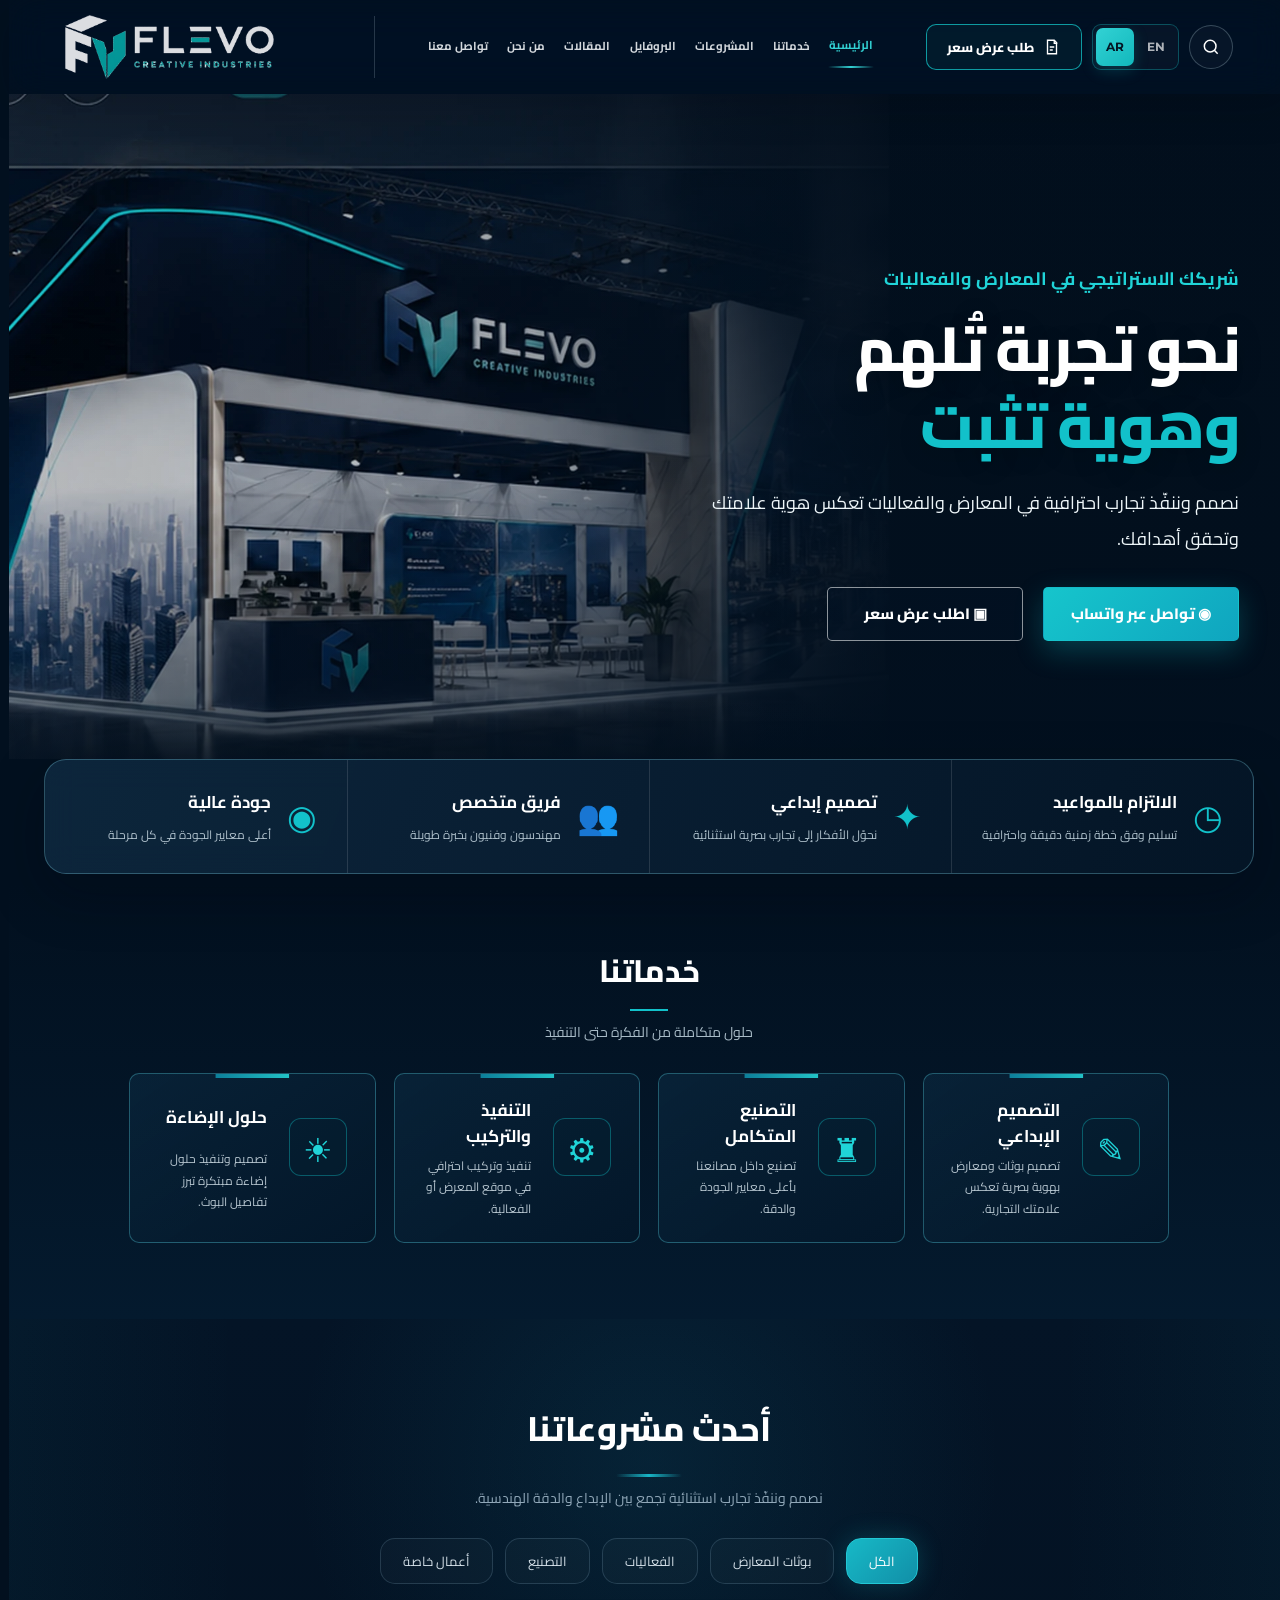
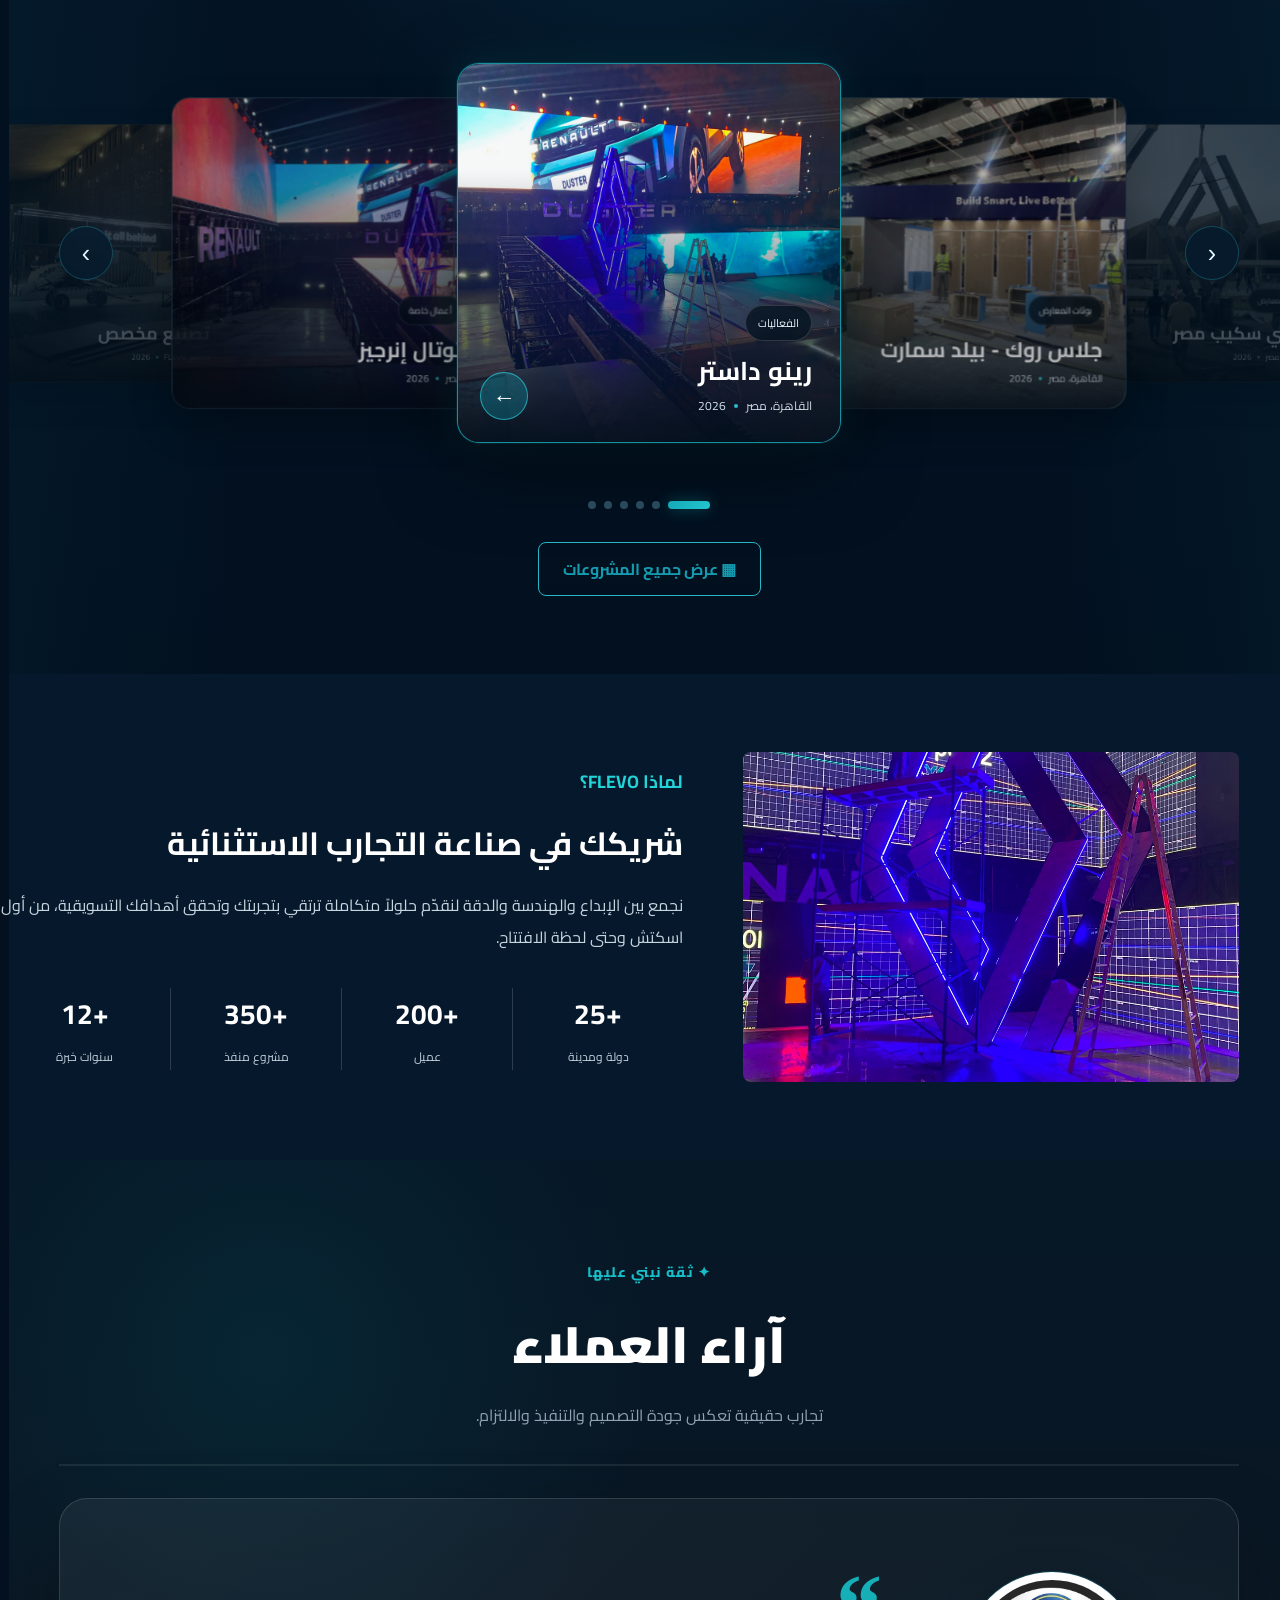
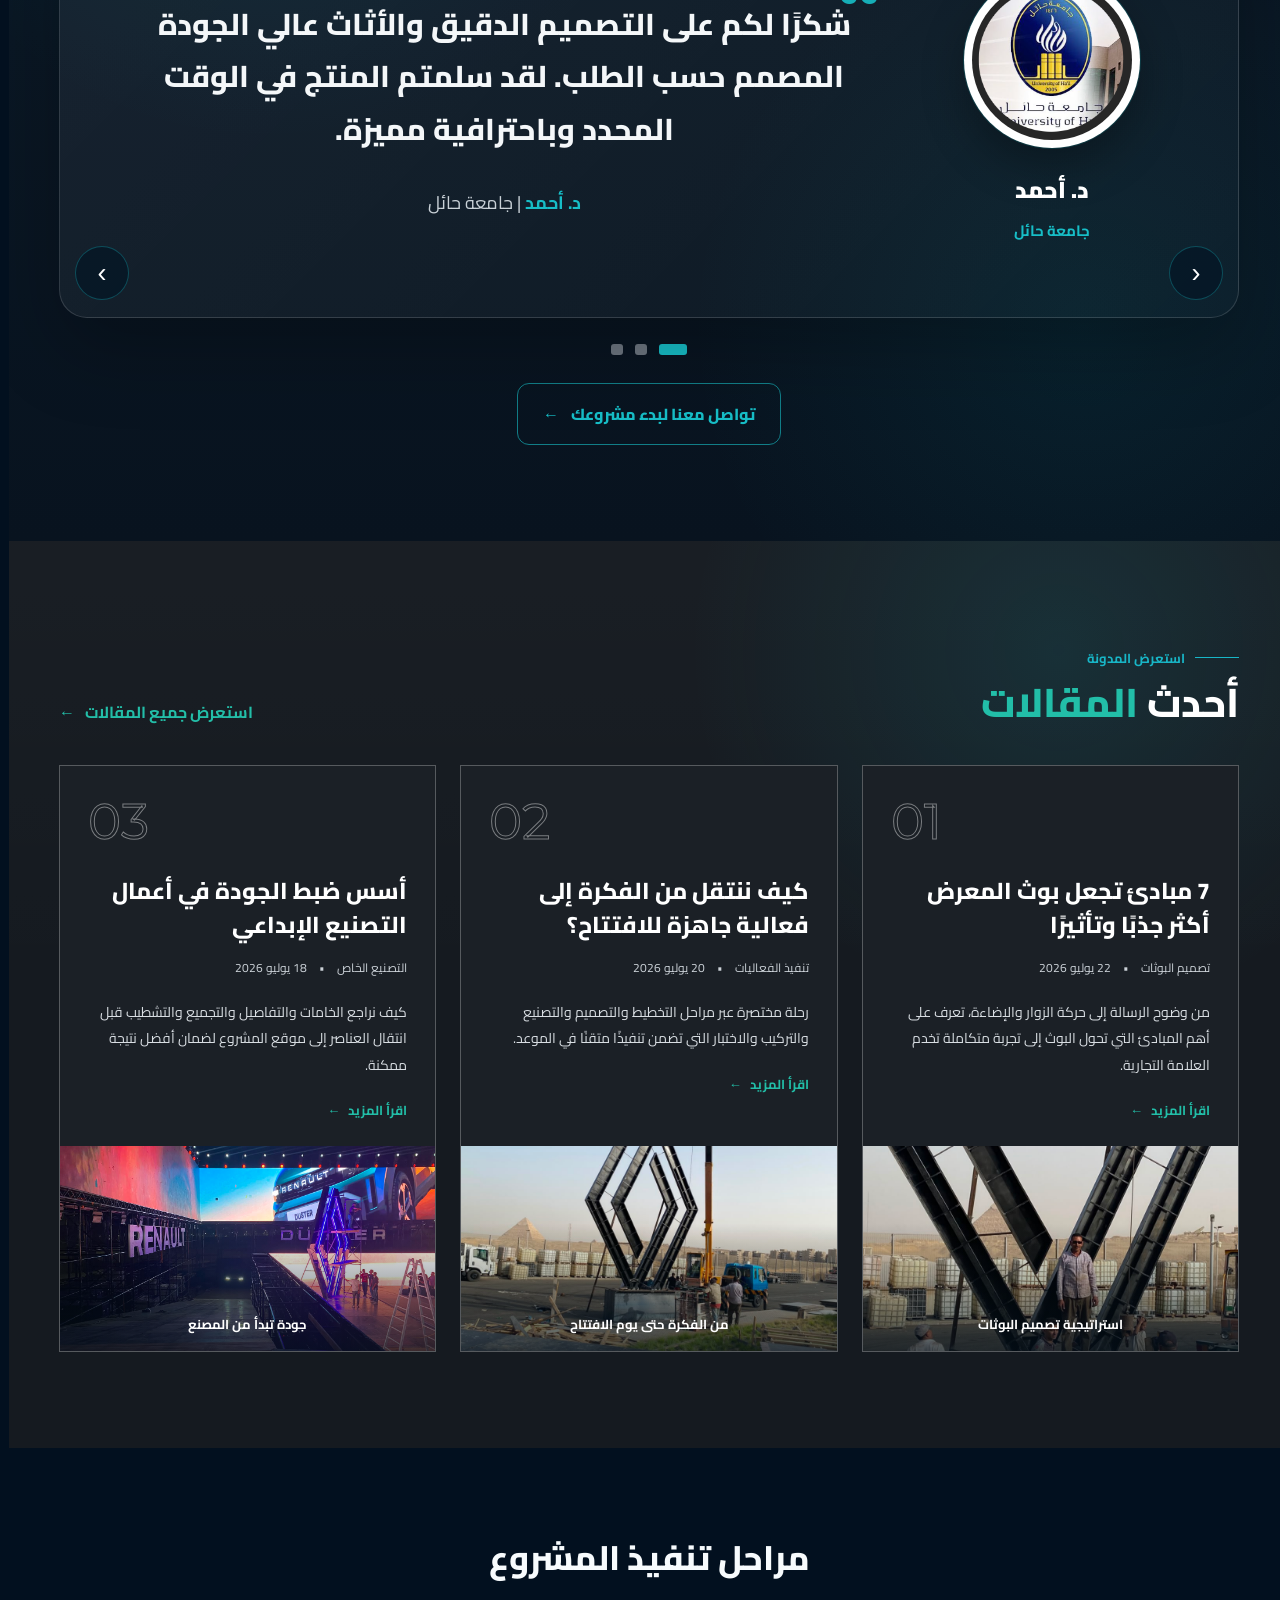
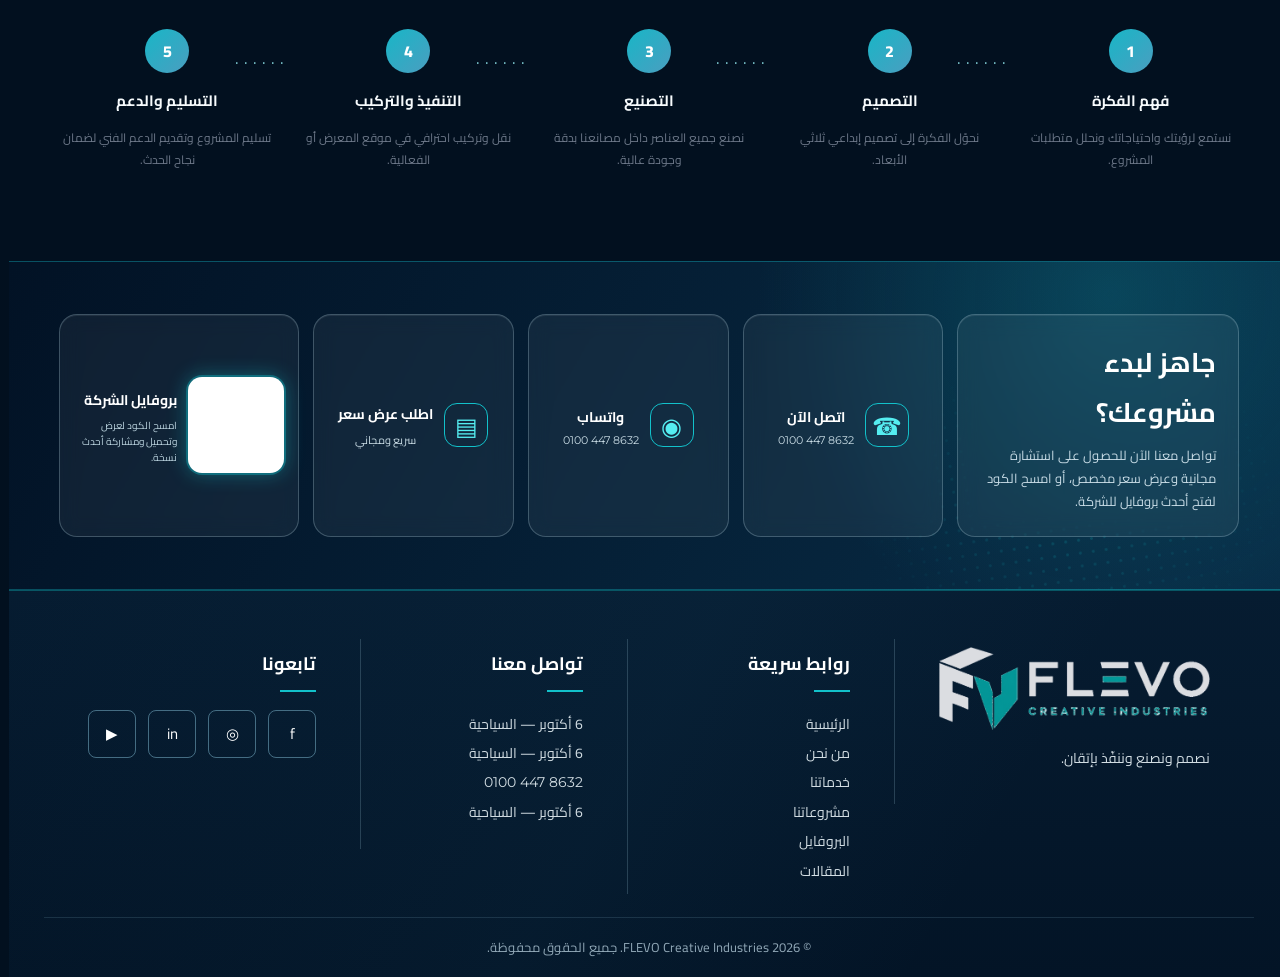
==== commit b67bc8bb: "fix: immediate UX and SEO corrections (Phase 1) - Improve and deduplicate meta descriptions across a" ====
--- a/index.html
+++ b/index.html
@@ -6,7 +6,7 @@
 <meta content="width=device-width,initial-scale=1" name="viewport"/>
 <meta content="#06182b" name="theme-color"/>
 <title>FLEVO Creative Industries | تصميم وتصنيع البوثات والمعارض</title>
-<meta content="فليفو للصناعات الإبداعية — تصميم وتصنيع وتنفيذ البوثات والمعارض والفعاليات من الفكرة حتى التسليم." name="description"/>
+<meta content="فليفو للصناعات الإبداعية — تصميم وتصنيع وتنفيذ البوثات والمعارض والفعاليات بأعلى معايير الجودة. خبرة +12 سنة، +350 مشروع منفذ، +200 عميل." name="description"/>
 <link href="https://fonts.googleapis.com" rel="preconnect"/>
 <link crossorigin="" href="https://fonts.gstatic.com" rel="preconnect"/>
 <link href="https://fonts.googleapis.com/css2?family=Cairo:wght@400;500;600;700;800&amp;family=Montserrat:wght@500;600;700;800&amp;display=swap" rel="stylesheet"/>
@@ -18,7 +18,7 @@
     .benefits{position:relative;margin-top:-78px;z-index:5}.benefit-box{background:linear-gradient(135deg,#0b2741,#07192d);border:1px solid rgba(255,255,255,.12);color:#fff;border-radius:20px;display:grid;grid-template-columns:repeat(4,1fr);box-shadow:0 24px 70px rgba(2,18,34,.3);overflow:hidden}.benefit{padding:25px;display:flex;gap:16px;align-items:center;border-left:1px solid rgba(255,255,255,.12)}.benefit:last-child{border-left:0}.benefit .ico{font-size:34px;color:var(--teal)}.benefit b{display:block;font-size:16px}.benefit small{color:#bdcbd7;line-height:1.8}
     .services{background:#f7f9fc}.cards{display:grid;grid-template-columns:repeat(6,1fr);gap:14px}.card{background:#fff;padding:26px 18px;border-radius:10px;text-align:center;border:1px solid #e7edf3;box-shadow:0 7px 20px rgba(14,35,55,.06);transition:.3s}.card:hover{transform:translateY(-7px);box-shadow:var(--shadow)}.card .ico{font-size:40px;color:var(--teal);margin-bottom:12px}.card h3{font-size:15px;margin:0 0 8px}.card p{font-size:12px;color:var(--muted);line-height:1.9;margin:0}
     .filters{display:flex;justify-content:center;gap:10px;margin-bottom:28px;flex-wrap:wrap}.filter{border:0;background:#f0f3f7;color:#586475;border-radius:20px;padding:8px 20px;cursor:pointer;font-family:inherit}.filter.active{background:var(--teal);color:#fff}.projects{display:grid;grid-template-columns:repeat(5,1fr);gap:14px}.project{height:240px;border-radius:9px;overflow:hidden;position:relative;cursor:pointer;background:#ddd}.project img{width:100%;height:100%;object-fit:cover;transition:.5s}.project:hover img{transform:scale(1.08)}.project-info{position:absolute;inset:auto 0 0;padding:38px 14px 14px;background:linear-gradient(transparent,rgba(4,21,38,.95));color:#fff;text-align:center}.project-info b{display:block;font-family:Montserrat,Cairo;font-size:13px}.project-info span{font-size:11px}.center{text-align:center}.outline{display:inline-flex;margin-top:22px;color:#159bb0;border:1px solid #28b7c5;padding:11px 24px;border-radius:8px;font-weight:700}
-    .why{background:var(--navy);color:#fff}.why-grid{display:grid;grid-template-columns:42% 58%;gap:60px;align-items:center}.video-card{height:330px;border-radius:8px;overflow:hidden;position:relative}.video-card img{width:100%;height:100%;object-fit:cover}.video-card:after{content:"▶";position:absolute;inset:50% auto auto 50%;transform:translate(-50%,-50%);width:76px;height:76px;background:var(--teal);display:grid;place-items:center;border-radius:50%;font-size:28px;padding-left:4px}.why h2{font-size:32px;margin:6px 0 12px}.why p{color:#c7d5df;line-height:2}.stats{display:grid;grid-template-columns:repeat(4,1fr);margin-top:35px}.stat{text-align:center;border-left:1px solid rgba(255,255,255,.16)}.stat:last-child{border-left:0}.stat strong{display:block;font-size:28px}.stat span{font-size:12px;color:#bfd1db}
+    .why{background:var(--navy);color:#fff}.why-grid{display:grid;grid-template-columns:42% 58%;gap:60px;align-items:center}.video-card{height:330px;border-radius:8px;overflow:hidden;position:relative}.video-card img{width:100%;height:100%;object-fit:cover}.why h2{font-size:32px;margin:6px 0 12px}.why p{color:#c7d5df;line-height:2}.stats{display:grid;grid-template-columns:repeat(4,1fr);margin-top:35px}.stat{text-align:center;border-left:1px solid rgba(255,255,255,.16)}.stat:last-child{border-left:0}.stat strong{display:block;font-size:28px}.stat span{font-size:12px;color:#bfd1db}
     .steps{display:grid;grid-template-columns:repeat(5,1fr);gap:24px;margin-top:40px}.step{text-align:center;position:relative}.step:not(:last-child):after{content:"······";position:absolute;left:-30%;top:18px;color:#79c5cc;letter-spacing:5px}.step-num{width:44px;height:44px;border-radius:50%;background:linear-gradient(135deg,var(--teal),#4a9ec0);color:#fff;display:grid;place-items:center;margin:0 auto 13px;font-weight:800}.step h3{font-size:15px;margin:0 0 6px}.step p{font-size:12px;color:var(--muted);line-height:1.8}
     .cta{background:linear-gradient(105deg,#0b8095,#20bcc2);color:#fff;padding:28px 0}.cta-grid{display:grid;grid-template-columns:1.2fr repeat(3,.8fr) 1fr;gap:0;align-items:center}.cta-title h2{margin:0;font-size:26px}.cta-title p{margin:5px 0 0;font-size:12px}.contact-tile{display:flex;align-items:center;justify-content:center;gap:12px;padding:12px;border-right:1px solid rgba(255,255,255,.22)}.contact-tile .ico{font-size:35px}.contact-tile b{display:block;font-size:13px}.contact-tile span{font-size:12px}.phone-number{direction:ltr;unicode-bidi:isolate;display:inline-block;font-family:Montserrat,Cairo,sans-serif}.qr{display:flex;align-items:center;gap:12px;justify-content:flex-end}.qr-box{width:84px;height:84px;background:#fff;padding:6px;border-radius:6px;box-shadow:0 6px 20px rgba(0,0,0,.16)}.qr-box img{width:100%;height:100%;object-fit:contain}
     footer{background:#06182b;color:#fff;padding:42px 0 22px}.foot{display:grid;grid-template-columns:1.2fr .8fr 1fr .8fr;gap:45px}.foot-logo .footer-wordmark{font-family:Montserrat,Cairo,sans-serif;font-size:38px;font-weight:800;letter-spacing:3px;line-height:1;color:#fff}.foot-logo .footer-wordmark em{font-style:normal;color:var(--teal2)}.foot-logo .footer-sub{display:block;font-size:9px;letter-spacing:4px;color:#8db7c8;margin-top:8px}.foot p,.foot li{font-size:12px;color:#b9c9d5;line-height:2}.foot h4{margin:0 0 12px}.foot ul{list-style:none;padding:0;margin:0}.social{display:flex;gap:9px}.social a{width:39px;height:39px;border:1px solid rgba(255,255,255,.4);border-radius:7px;display:grid;place-items:center}.copy{text-align:center;color:#8195a7;font-size:11px;border-top:1px solid rgba(255,255,255,.08);padding-top:18px;margin-top:26px}
@@ -28,7 +28,7 @@
   </style>
 <link href="assets/quote.css" rel="stylesheet"/>
 <link href="assets/layout-fixes.css" rel="stylesheet"/>
-<link href="manifest.webmanifest" rel="manifest"/><meta content="#071b31" name="theme-color"/><meta content="FLEVO Creative Industries - تصميم وتصنيع وتنفيذ البوثات والمعارض والفعاليات." name="description"/><link href="assets/motion.css" rel="stylesheet"/>
+<link href="manifest.webmanifest" rel="manifest"/><meta content="#071b31" name="theme-color"/><link href="assets/motion.css" rel="stylesheet"/>
 <link href="assets/final-theme.css" rel="stylesheet"/>
 <link href="assets/pixel-perfect-theme.css" rel="stylesheet"/>
 <link href="assets/navigation-fixes.css" rel="stylesheet"/>
@@ -70,7 +70,7 @@
 </div>
 </div>
 
-<section class="hero" id="home"><div class="container hero-grid"><div class="hero-copy"><div class="eyebrow">نحو تجربة تُلهم</div><h1>نحو تجربة تُلهم<br/><span class="accent">وهوية تثبت</span></h1><p>نصمم وننفّذ تجارب احترافية في المعارض والفعاليات تعكس هوية علامتك وتحقق أهدافك.</p><div class="actions"><a class="btn primary" href="https://wa.me/201004478632?text=مرحباً%20FLEVO،%20أرغب%20في%20طلب%20عرض%20سعر" target="_blank">◉ تواصل عبر واتساب</a><a class="btn" data-open-quote="" href="#quote">▣ اطلب عرض سعر</a></div></div><div></div></div></section>
+<section class="hero" id="home"><div class="container hero-grid"><div class="hero-copy"><div class="eyebrow">شريكك الاستراتيجي في المعارض والفعاليات</div><h1>نحو تجربة تُلهم<br/><span class="accent">وهوية تثبت</span></h1><p>نصمم وننفّذ تجارب احترافية في المعارض والفعاليات تعكس هوية علامتك وتحقق أهدافك.</p><div class="actions"><a class="btn primary" href="https://wa.me/201004478632?text=مرحباً%20FLEVO،%20أرغب%20في%20طلب%20عرض%20سعر" target="_blank">◉ تواصل عبر واتساب</a><a class="btn" data-open-quote="" href="#quote">▣ اطلب عرض سعر</a></div></div><div></div></div></section>
 <div class="benefits" id="capabilities"><div class="container benefit-box"><div class="benefit"><div class="ico">◷</div><div><b>الالتزام بالمواعيد</b><small>تسليم وفق خطة زمنية دقيقة واحترافية</small></div></div><div class="benefit"><div class="ico">✦</div><div><b>تصميم إبداعي</b><small>نحوّل الأفكار إلى تجارب بصرية استثنائية</small></div></div><div class="benefit"><div class="ico">👥</div><div><b>فريق متخصص</b><small>مهندسون وفنيون بخبرة طويلة</small></div></div><div class="benefit"><div class="ico">◉</div><div><b>جودة عالية</b><small>أعلى معايير الجودة في كل مرحلة</small></div></div></div></div>
 <section class="section services" id="services"><div class="container"><h2 class="section-title">خدماتنا</h2><p class="section-sub">حلول متكاملة من الفكرة حتى التنفيذ</p><div class="cards"><article class="card"><div class="ico">✎</div><h3>التصميم الإبداعي</h3><p>تصميم بوثات ومعارض بهوية بصرية تعكس علامتك التجارية.</p></article><article class="card"><div class="ico">♜</div><h3>التصنيع المتكامل</h3><p>تصنيع داخل مصانعنا بأعلى معايير الجودة والدقة.</p></article><article class="card"><div class="ico">⚙</div><h3>التنفيذ والتركيب</h3><p>تنفيذ وتركيب احترافي في موقع المعرض أو الفعالية.</p></article><article class="card"><div class="ico">☀</div><h3>حلول الإضاءة</h3><p>تصميم وتنفيذ حلول إضاءة مبتكرة تبرز تفاصيل البوث.</p></article><article class="card"><div class="ico">▣</div><h3>التقنيات التفاعلية</h3><p>شاشات تفاعلية وحلول تقنية حديثة لتجربة أكثر تأثيراً.</p></article><article class="card"><div class="ico">◖</div><h3>الدعم والصيانة</h3><p>دعم فني وصيانة لضمان استمرارية الأداء المثالي.</p></article></div></div></section>
 <section class="section home-projects-showcase" id="projects"><div class="container"><div class="home-projects-head"><h2 class="section-title">أحدث مشروعاتنا</h2><p class="home-projects-sub" id="homeProjectsSub">نصمم وننفّذ تجارب استثنائية تجمع بين الإبداع والدقة الهندسية.</p></div><div aria-label="تصنيف المشروعات" class="home-projects-filters" id="homeProjectsFilters"></div><div class="home-projects-stage"><button aria-label="المشروع السابق" class="home-project-nav home-project-prev" id="homeProjectsPrev" type="button">‹</button><div aria-live="polite" class="home-projects-track" id="homeProjectsTrack"></div><button aria-label="المشروع التالي" class="home-project-nav home-project-next" id="homeProjectsNext" type="button">›</button></div><div aria-label="التنقل بين المشروعات" class="home-project-dots" id="homeProjectsDots"></div><div class="home-projects-actions"><a class="outline" href="projects.html">▦ عرض جميع المشروعات</a></div></div></section>
@@ -79,7 +79,7 @@
 <section class="flevo-articles" id="articles"><div class="container"><div class="articles-heading"><div class="articles-heading-copy"><div class="articles-kicker">استعرض المدونة</div><h2>أحدث <span>المقالات</span></h2></div><a class="articles-all-link" href="articles.html">استعرض جميع المقالات <span>←</span></a></div><div class="articles-grid" id="homeArticlesGrid"></div></div></section>
 <section class="section" id="process"><div class="container"><h2 class="section-title">مراحل تنفيذ المشروع</h2><div class="steps"><div class="step"><div class="step-num">1</div><h3>فهم الفكرة</h3><p>نستمع لرؤيتك واحتياجاتك ونحلل متطلبات المشروع.</p></div><div class="step"><div class="step-num">2</div><h3>التصميم</h3><p>نحوّل الفكرة إلى تصميم إبداعي ثلاثي الأبعاد.</p></div><div class="step"><div class="step-num">3</div><h3>التصنيع</h3><p>نصنع جميع العناصر داخل مصانعنا بدقة وجودة عالية.</p></div><div class="step"><div class="step-num">4</div><h3>التنفيذ والتركيب</h3><p>نقل وتركيب احترافي في موقع المعرض أو الفعالية.</p></div><div class="step"><div class="step-num">5</div><h3>التسليم والدعم</h3><p>تسليم المشروع وتقديم الدعم الفني لضمان نجاح الحدث.</p></div></div></div></section>
 <section class="cta profile-contact-zone" id="contact"><div class="container contact-neon-layout"><div class="contact-neon-intro"><h2>جاهز لبدء مشروعك؟</h2><p>تواصل معنا الآن للحصول على استشارة مجانية وعرض سعر مخصص، أو امسح الكود لفتح أحدث بروفايل للشركة.</p></div><a class="contact-neon-tile" href="tel:+201004478632"><div class="ico">☎</div><div><b>اتصل الآن</b><span class="phone-number">0100 447 8632</span></div></a><a class="contact-neon-tile" href="https://wa.me/201004478632?text=مرحباً%20FLEVO،%20أرغب%20في%20الاستفسار%20عن%20خدماتكم" rel="noopener" target="_blank"><div class="ico">◉</div><div><b>واتساب</b><span class="phone-number">0100 447 8632</span></div></a><a class="contact-neon-tile" data-open-quote="" href="#quote"><div class="ico">▤</div><div><b>اطلب عرض سعر</b><span>سريع ومجاني</span></div></a><a aria-label="فتح بروفايل FLEVO" class="contact-neon-qr" href="profile.html"><div class="contact-neon-qr-box" id="siteProfileQr"></div><div><b>بروفايل الشركة</b><small>امسح الكود لعرض وتحميل ومشاركة أحدث نسخة.</small></div></a></div></section>
-<footer><div class="container"><div class="foot"><div class="foot-logo"><img alt="FLEVO Creative Industries" class="footer-logo-img" src="assets/flevo-logo-on-dark.png"/><p>نصمم ونصنع وننفّذ بإتقان.</p></div><div><h4>روابط سريعة</h4><ul><li><a href="#home">الرئيسية</a></li><li><a href="#about">من نحن</a></li><li><a href="#services">خدماتنا</a></li><li><a href="projects.html">مشروعاتنا</a></li><li><a href="profile.html">البروفايل</a></li><li><a href="#articles">المقالات</a></li></ul></div><div><h4>تواصل معنا</h4><p>6 أكتوبر — السياحية<br/>مصر<br/><span class="phone-number">0100 447 8632</span><br/>info@flevo.com</p></div><div><h4>تابعونا</h4><div class="social"><a>f</a><a>◎</a><a>in</a><a>▶</a></div></div></div><div class="copy">© 2026 FLEVO Creative Industries. جميع الحقوق محفوظة.</div></div></footer>
+<footer><div class="container"><div class="foot"><div class="foot-logo"><img alt="FLEVO Creative Industries" class="footer-logo-img" src="assets/flevo-logo-on-dark.png"/><p>نصمم ونصنع وننفّذ بإتقان.</p></div><div><h4>روابط سريعة</h4><ul><li><a href="#home">الرئيسية</a></li><li><a href="#about">من نحن</a></li><li><a href="#services">خدماتنا</a></li><li><a href="projects.html">مشروعاتنا</a></li><li><a href="profile.html">البروفايل</a></li><li><a href="#articles">المقالات</a></li></ul></div><div><h4>تواصل معنا</h4><p>6 أكتوبر — السياحية<br/>مصر<br/><span class="phone-number">0100 447 8632</span><br/>info@flevo.com</p></div><div><h4>تابعونا</h4><div class="social"><a aria-label="FLEVO على Facebook" href="https://www.facebook.com/flevocreative" rel="noopener noreferrer" target="_blank">f</a><a aria-label="FLEVO على Instagram" href="https://www.instagram.com/flevocreative" rel="noopener noreferrer" target="_blank">◎</a><a aria-label="FLEVO على LinkedIn" href="https://www.linkedin.com/company/flevocreative" rel="noopener noreferrer" target="_blank">in</a><a aria-label="FLEVO على YouTube" href="https://www.youtube.com/@flevocreative" rel="noopener noreferrer" target="_blank">▶</a></div></div></div><div class="copy">© 2026 FLEVO Creative Industries. جميع الحقوق محفوظة.</div></div></footer>
 <div class="modal"><span class="close">×</span><img alt="" src=""/></div>
 <script>
 const modal=document.querySelector('.modal'), modalImg=modal.querySelector('img');
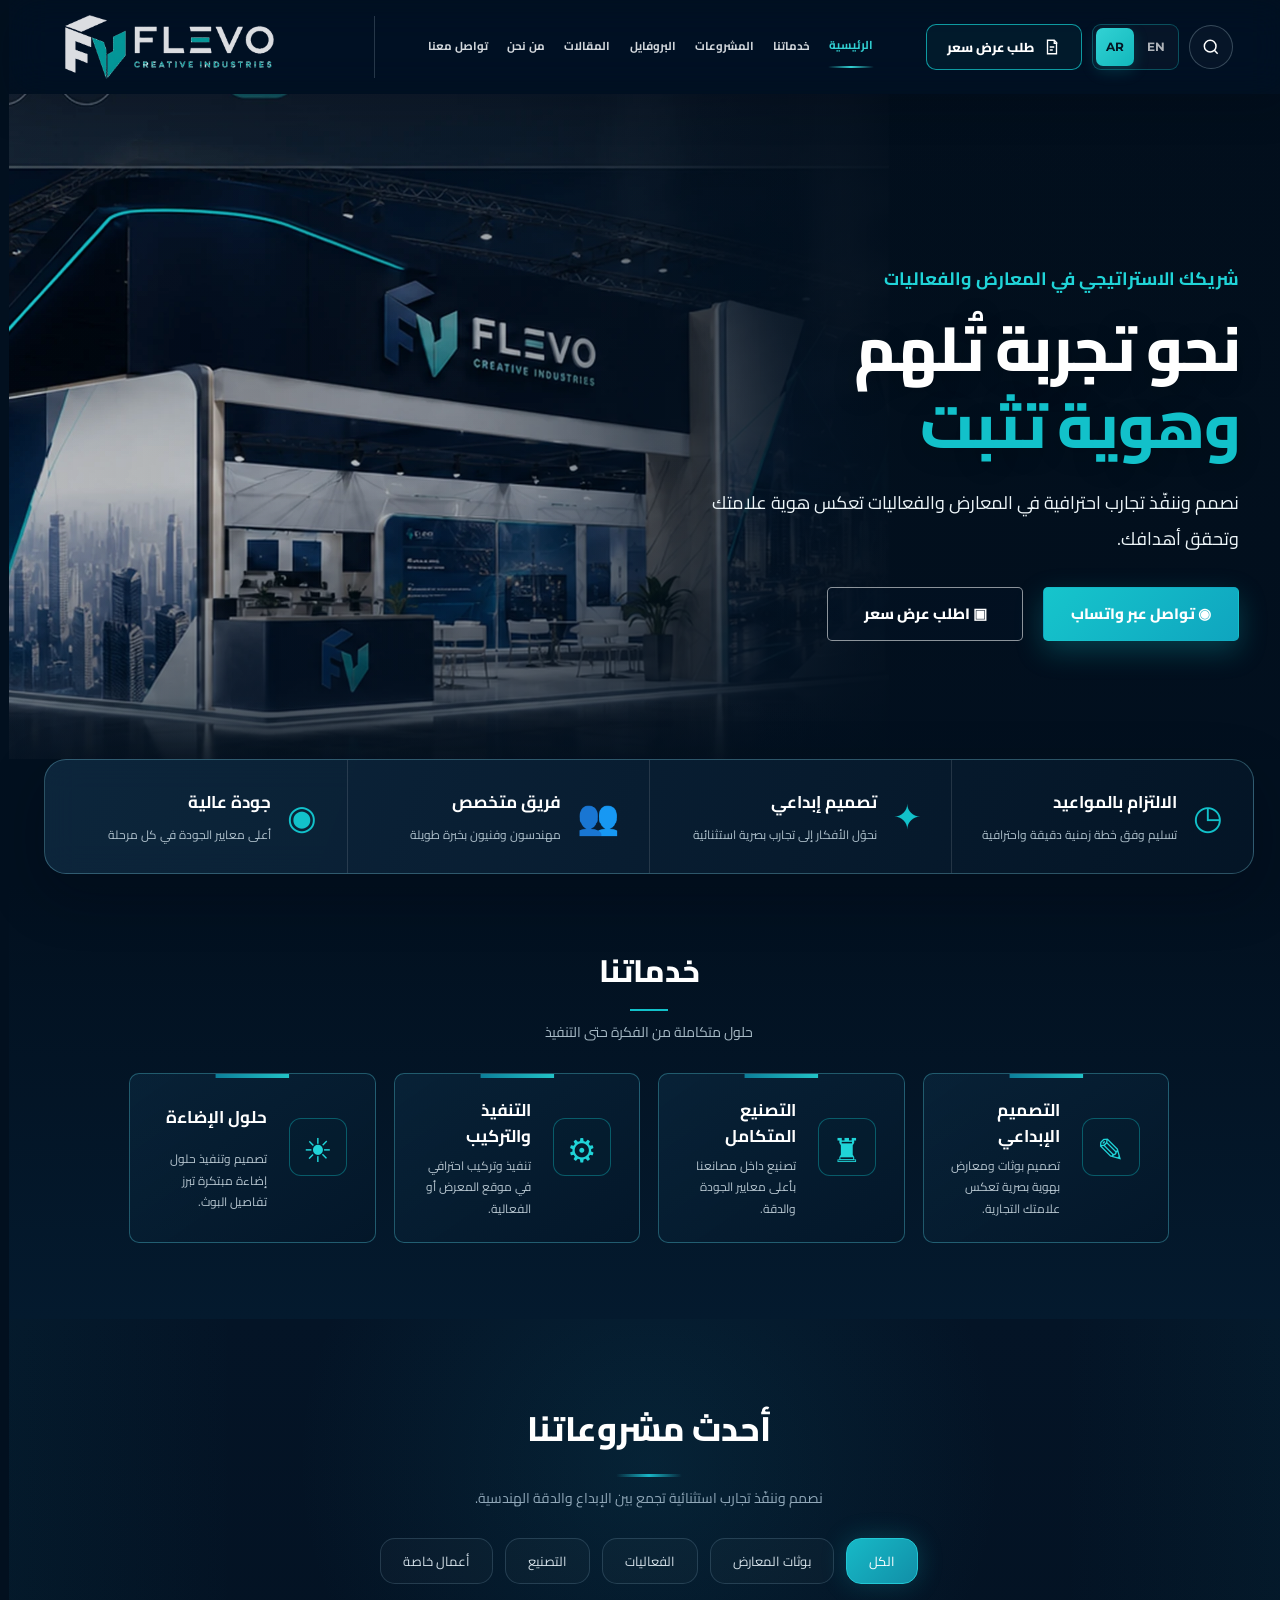
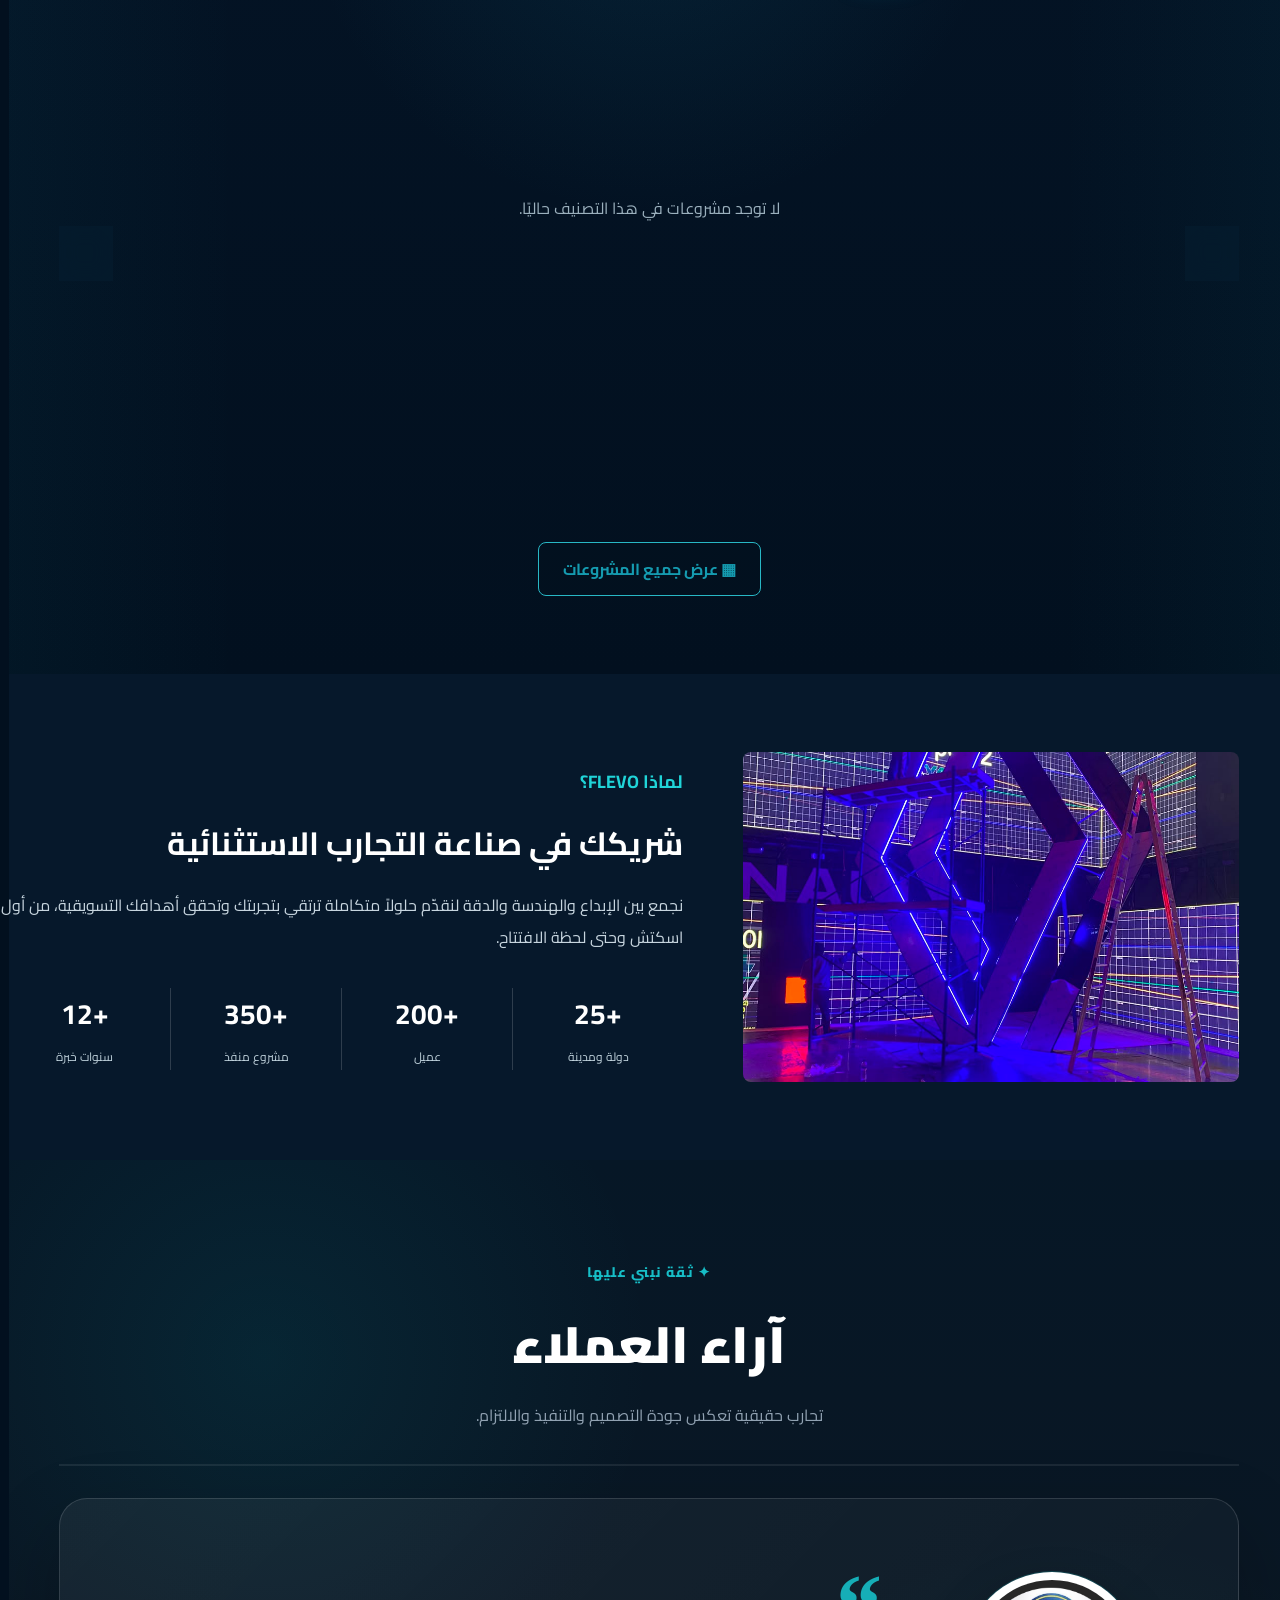
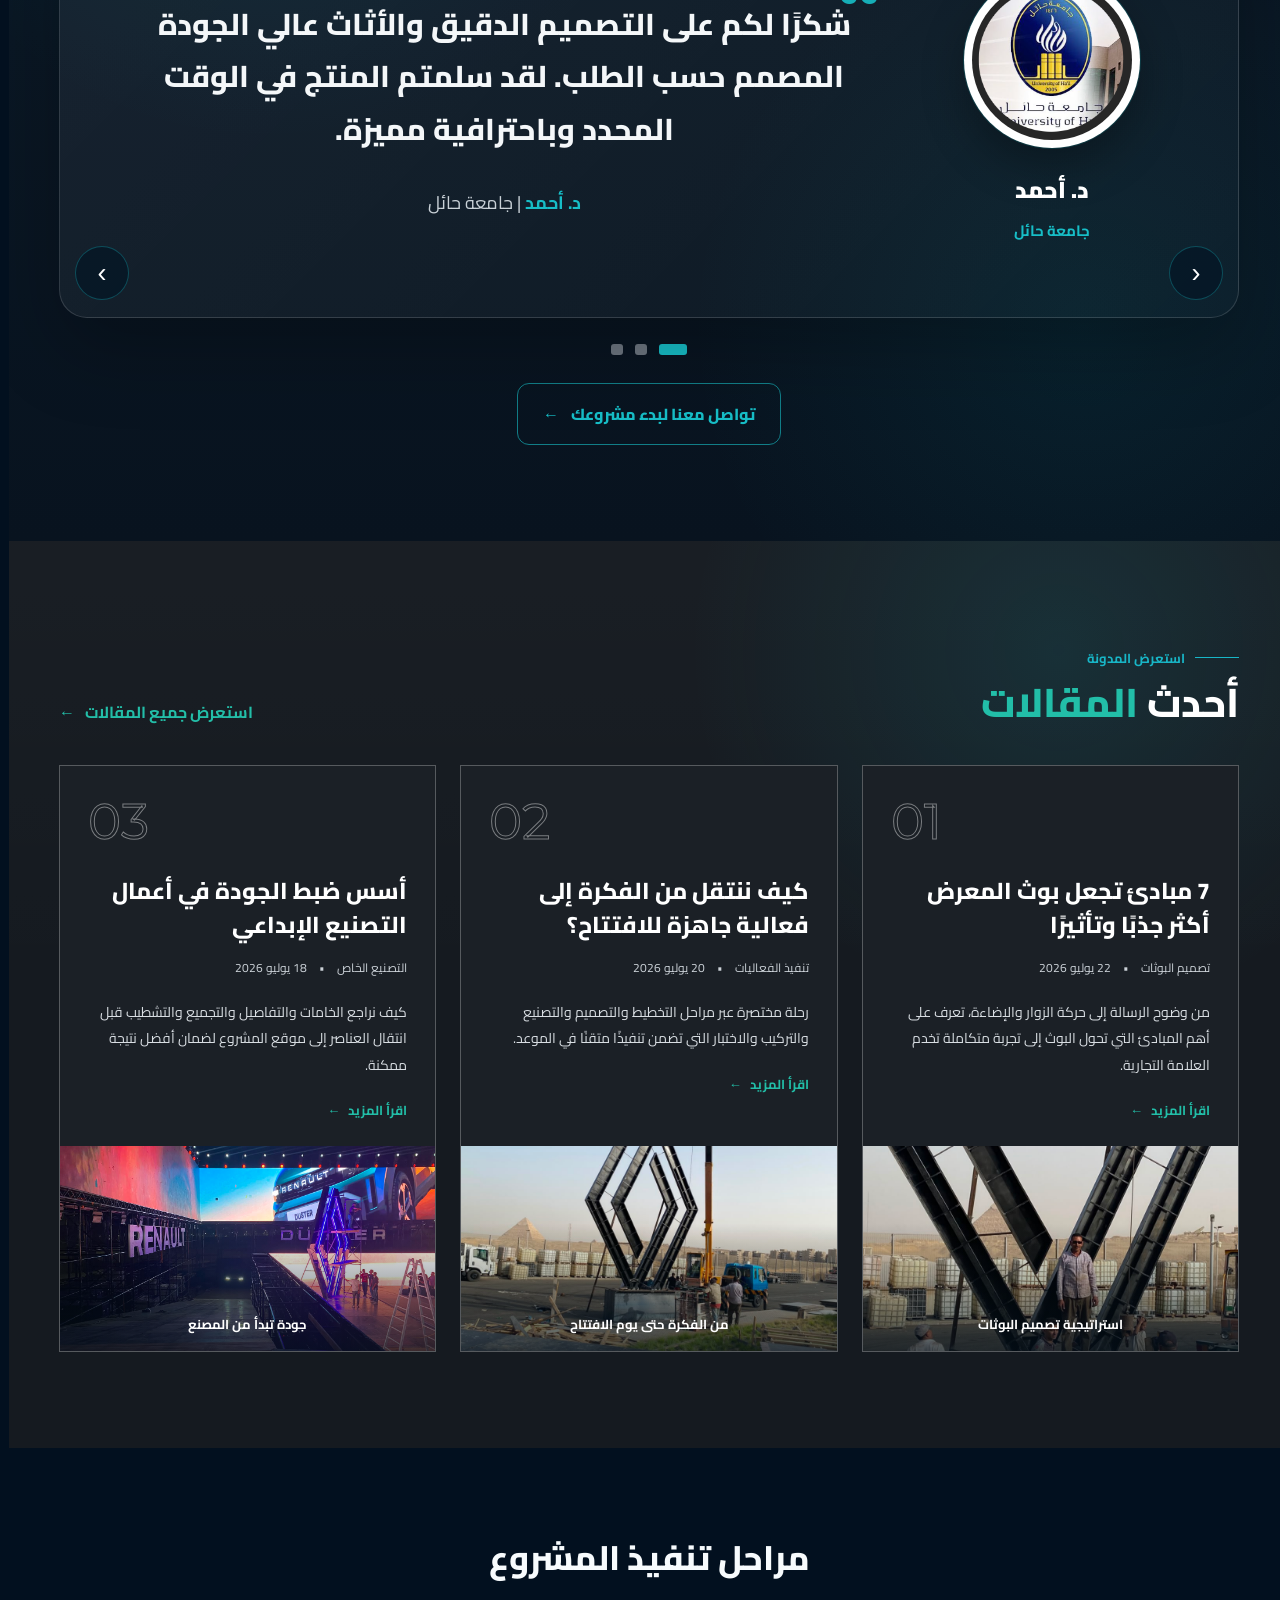
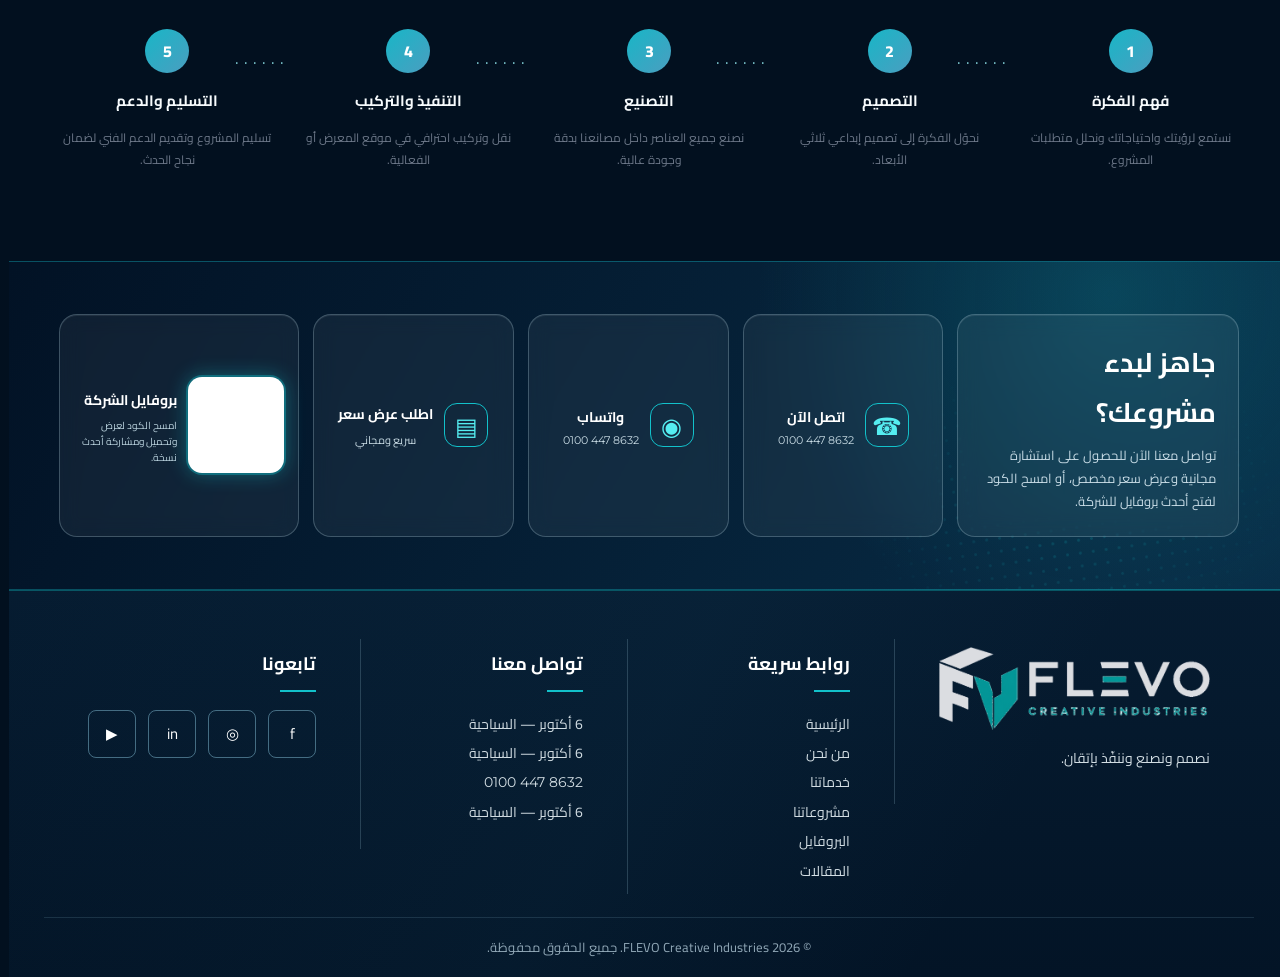
==== commit d2293e59: "feat: add OG tags, JSON-LD, CSP headers, canonical, sitemap expansion (Phase 2) - Add Open Graph + T" ====
--- a/index.html
+++ b/index.html
@@ -4,9 +4,21 @@
 <head>
 <meta charset="utf-8"/>
 <meta content="width=device-width,initial-scale=1" name="viewport"/>
+<link rel="preload" as="image" href="assets/hero-flevo-final.webp" fetchpriority="high"/>
 <meta content="#06182b" name="theme-color"/>
 <title>FLEVO Creative Industries | تصميم وتصنيع البوثات والمعارض</title>
 <meta content="فليفو للصناعات الإبداعية — تصميم وتصنيع وتنفيذ البوثات والمعارض والفعاليات بأعلى معايير الجودة. خبرة +12 سنة، +350 مشروع منفذ، +200 عميل." name="description"/>
+<meta property="og:type" content="website"/>
+<meta property="og:site_name" content="FLEVO Creative Industries"/>
+<meta property="og:title" content="FLEVO Creative Industries | تصميم وتصنيع البوثات والمعارض"/>
+<meta property="og:description" content="فليفو للصناعات الإبداعية — تصميم وتصنيع وتنفيذ البوثات والمعارض والفعاليات بأعلى معايير الجودة. خبرة +12 سنة، +350 مشروع منفذ، +200 عميل."/>
+<meta property="og:image" content="https://flevo.com/assets/hero-flevo-final.webp"/>
+<meta property="og:url" content="https://flevo.com/"/>
+<meta property="og:locale" content="ar_EG"/>
+<meta name="twitter:card" content="summary_large_image"/>
+<meta name="twitter:image" content="https://flevo.com/assets/hero-flevo-final.webp"/>
+<meta name="twitter:site" content="@flevocreative"/>
+<link rel="canonical" href="https://www.flevo.com/"/>
 <link href="https://fonts.googleapis.com" rel="preconnect"/>
 <link crossorigin="" href="https://fonts.gstatic.com" rel="preconnect"/>
 <link href="https://fonts.googleapis.com/css2?family=Cairo:wght@400;500;600;700;800&amp;family=Montserrat:wght@500;600;700;800&amp;display=swap" rel="stylesheet"/>
@@ -37,7 +49,36 @@
 <link href="assets/home-projects-carousel.css" rel="stylesheet"/>
 <link href="assets/testimonials-carousel.css" rel="stylesheet"/>
 <link href="assets/articles-section.css" rel="stylesheet"/>
-<link href="assets/flevo-header-v512.css" rel="stylesheet"/></head>
+<link href="assets/flevo-header-v512.css" rel="stylesheet"/>
+<script type="application/ld+json">
+{
+  "@context": "https://schema.org",
+  "@type": "LocalBusiness",
+  "name": "FLEVO Creative Industries",
+  "alternateName": "فليفو للصناعات الإبداعية",
+  "url": "https://www.flevo.com",
+  "logo": "https://www.flevo.com/assets/flevo-logo-on-dark.png",
+  "image": "https://www.flevo.com/assets/hero-flevo-final.webp",
+  "description": "تصميم وتصنيع وتنفيذ البوثات والمعارض والفعاليات",
+  "telephone": "+201004478632",
+  "email": "info@flevo.com",
+  "address": {
+    "@type": "PostalAddress",
+    "streetAddress": "المنطقة السياحية",
+    "addressLocality": "مدينة السادس من أكتوبر",
+    "addressCountry": "EG"
+  },
+  "foundingDate": "2014",
+  "numberOfEmployees": { "@type": "QuantitativeValue", "minValue": 10 },
+  "areaServed": "Worldwide",
+  "sameAs": [
+    "https://www.facebook.com/flevocreative",
+    "https://www.instagram.com/flevocreative",
+    "https://www.linkedin.com/company/flevocreative"
+  ]
+}
+</script>
+</head>
 <body><header aria-label="FLEVO site header" class="flevo-main-header">
 <div class="flevo-header-shell">
 <a aria-label="FLEVO Creative Industries" class="flevo-header-brand" href="index.html#home">
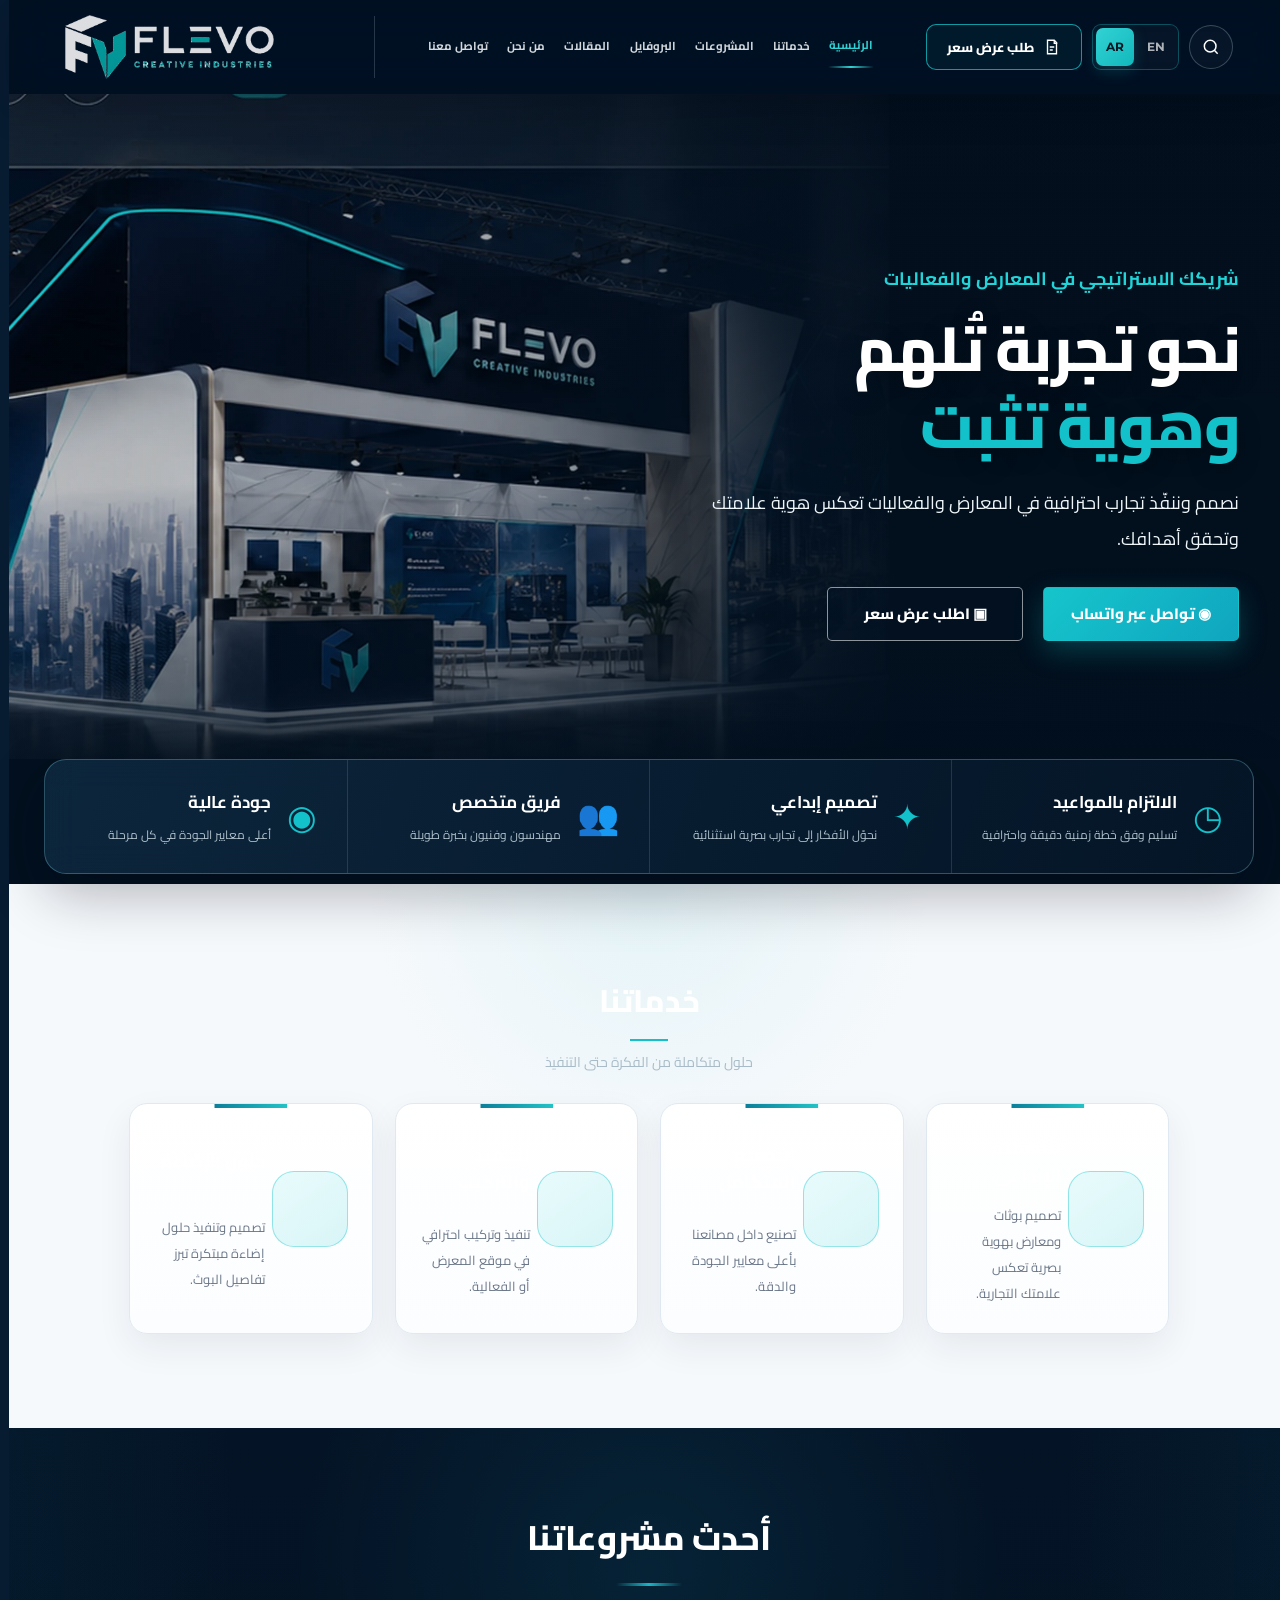
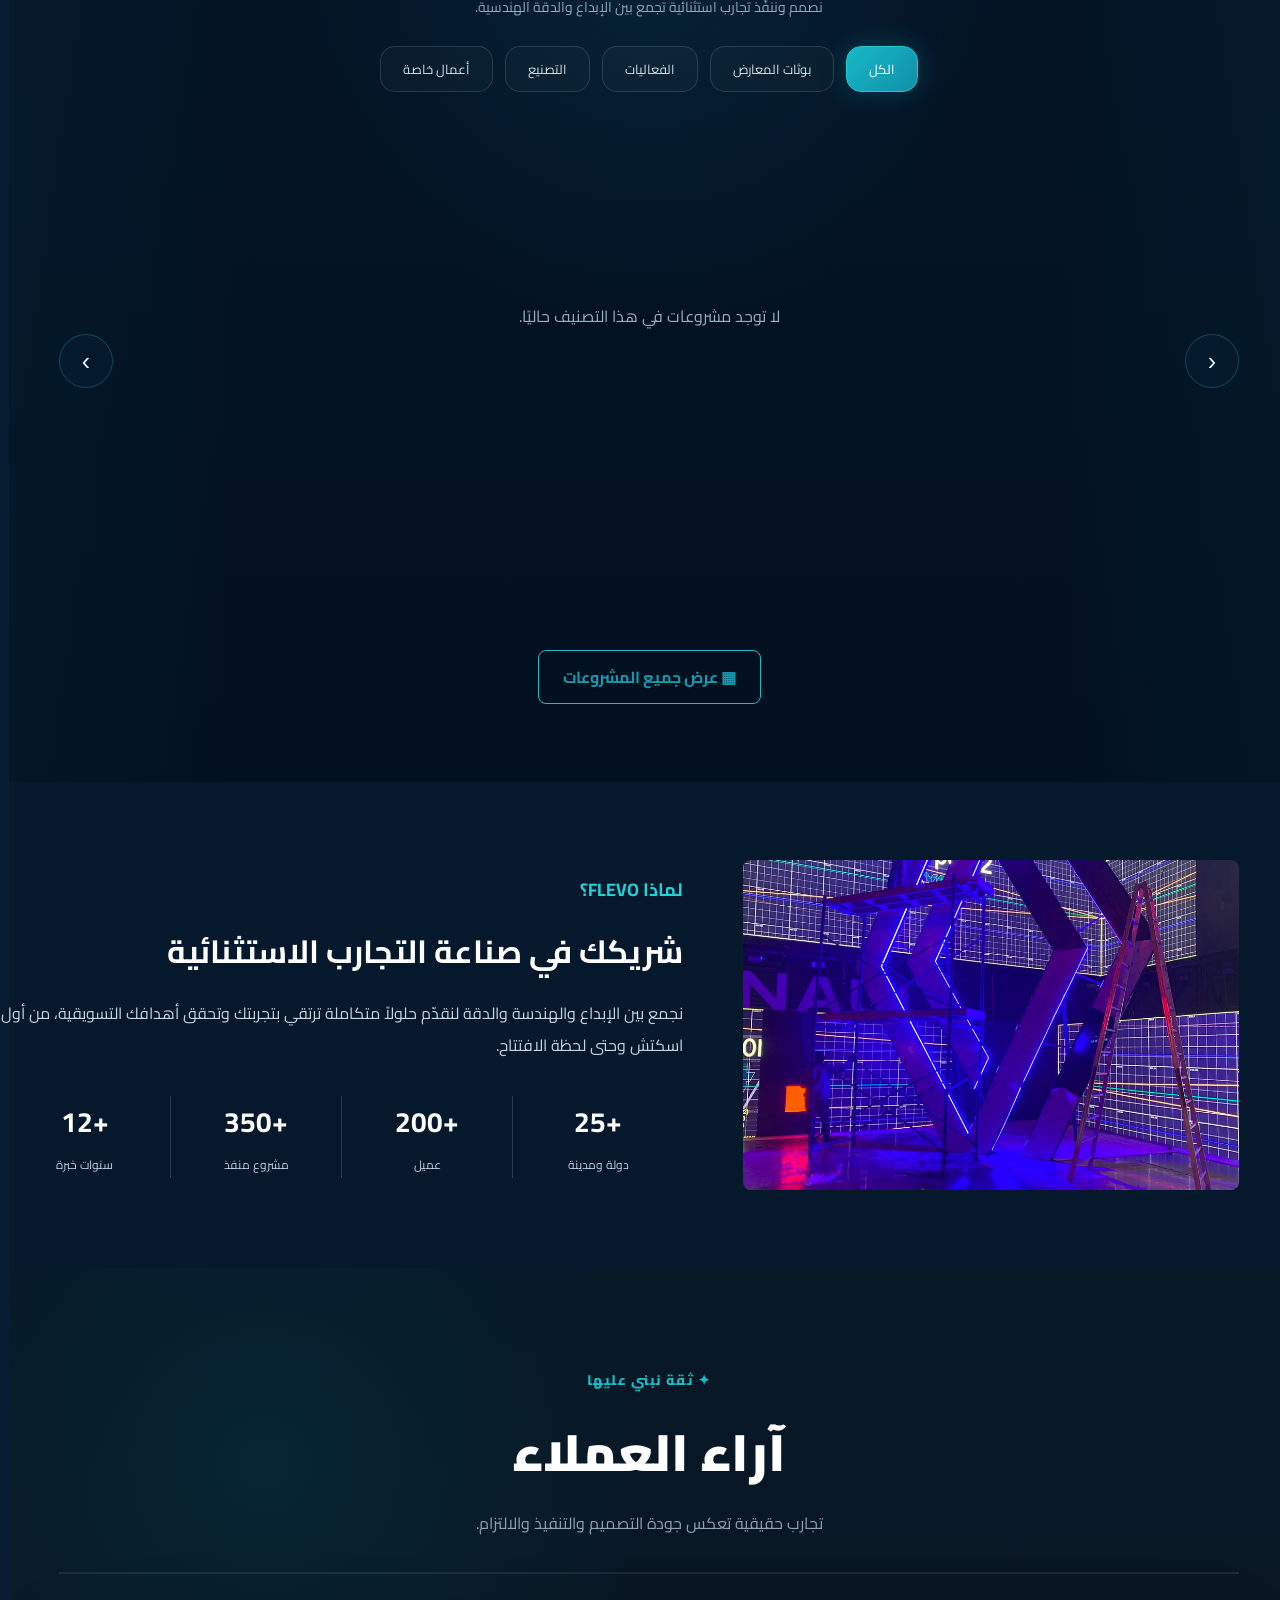
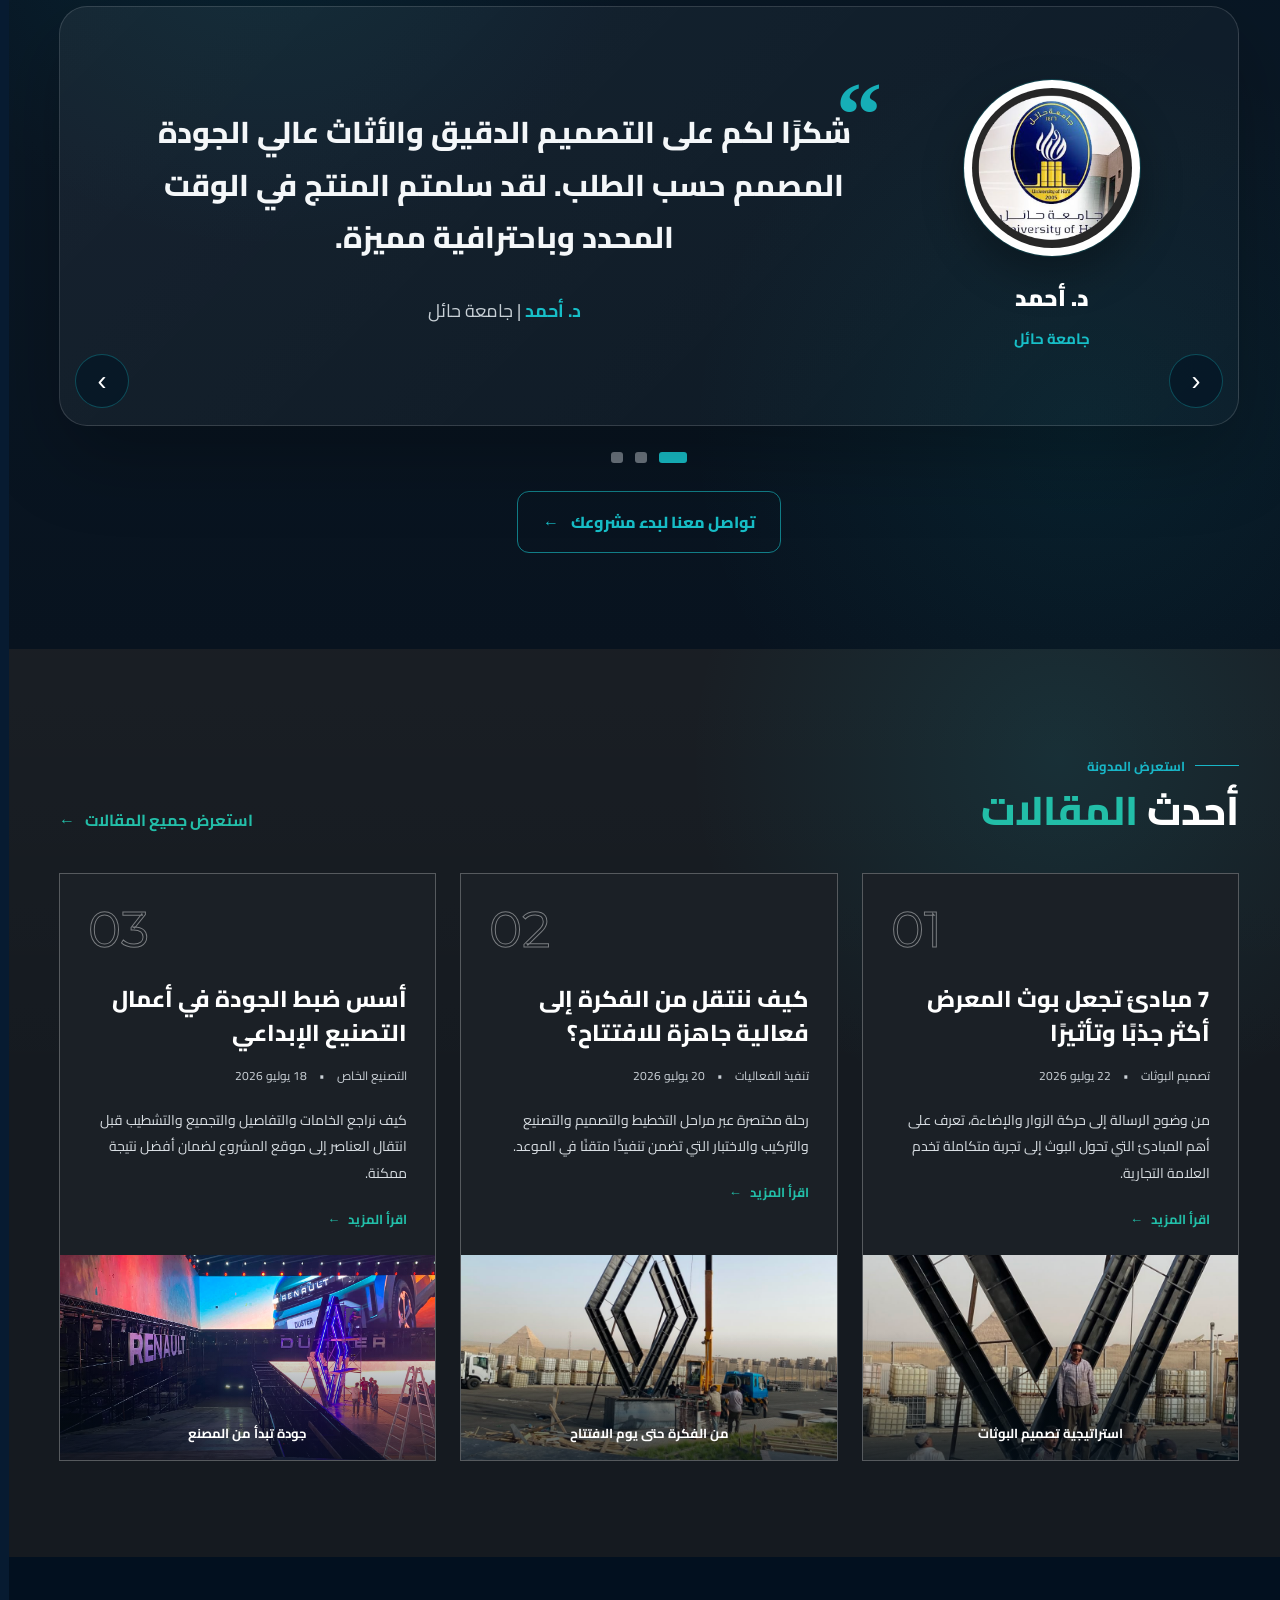
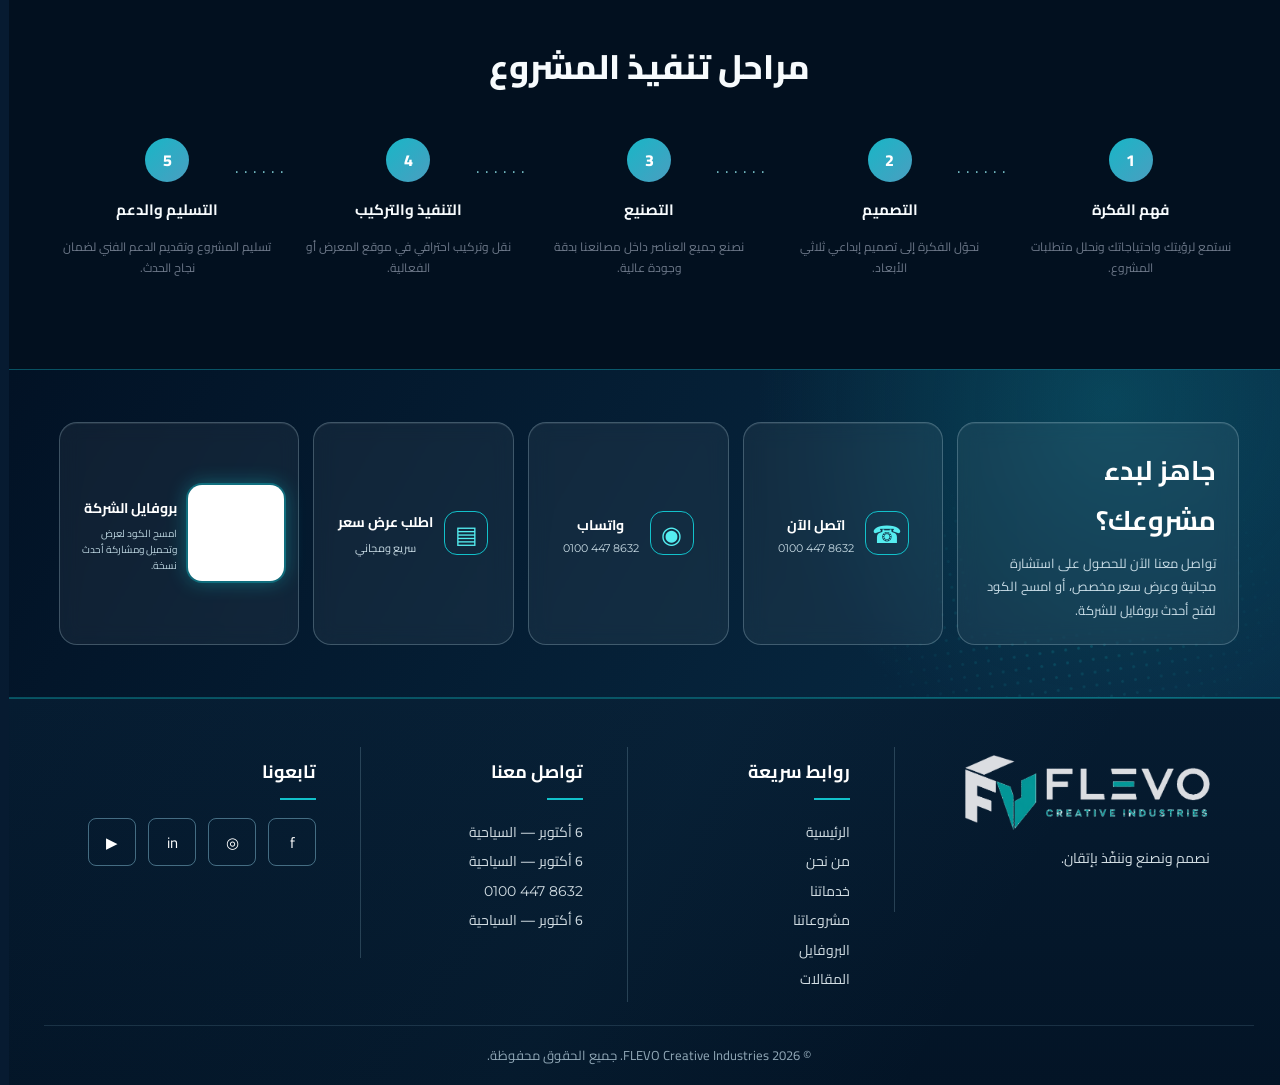
==== commit cfd44e4a: "refactor: merge CSS patches, unify breakpoints, fix menu conflict, add cache-busting (Phase 3) - Mer" ====
--- a/index.html
+++ b/index.html
@@ -38,18 +38,18 @@
     @media(max-width:980px){.menu{display:none}.hamb{display:block}.hero{min-height:700px;background-position:62% center}.hero-grid{grid-template-columns:1fr}.hero h1{font-size:45px}.benefit-box{grid-template-columns:repeat(2,1fr)}.cards{grid-template-columns:repeat(3,1fr)}.projects{grid-template-columns:repeat(2,1fr)}.why-grid{grid-template-columns:1fr}.cta-grid{grid-template-columns:1fr 1fr}.cta-title,.qr{grid-column:1/-1;text-align:center;justify-content:center}.foot{grid-template-columns:repeat(2,1fr)}}
     @media(max-width:620px){.container{width:min(100% - 24px,1180px)}.section{padding:55px 0}.nav{height:65px}.brand-mark{font-size:24px}.brand-sub{font-size:6px;letter-spacing:2px}.hero{padding-top:65px;min-height:680px;background-position:66% center}.hero:before{content:"";position:absolute;inset:0;background:rgba(4,20,36,.38)}.hero h1{font-size:38px}.hero p{font-size:15px}.btn{width:100%}.benefits{margin-top:-40px}.benefit-box{grid-template-columns:1fr 1fr}.benefit{padding:18px 12px;display:block;text-align:center}.benefit .ico{font-size:26px}.cards{grid-template-columns:repeat(2,1fr)}.card{padding:20px 12px}.projects{grid-template-columns:1fr 1fr}.project{height:205px}.why-grid{gap:28px}.video-card{height:250px}.stats{grid-template-columns:repeat(2,1fr);gap:25px}.stat:nth-child(2){border-left:0}.steps{grid-template-columns:1fr}.step:not(:last-child):after{display:none}.cta-grid{grid-template-columns:1fr}.contact-tile{border-right:0;border-top:1px solid rgba(255,255,255,.18)}.foot{grid-template-columns:1fr}.section-title{font-size:28px}}
   </style>
-<link href="assets/quote.css" rel="stylesheet"/>
-<link href="assets/layout-fixes.css" rel="stylesheet"/>
-<link href="manifest.webmanifest" rel="manifest"/><meta content="#071b31" name="theme-color"/><link href="assets/motion.css" rel="stylesheet"/>
-<link href="assets/final-theme.css" rel="stylesheet"/>
-<link href="assets/pixel-perfect-theme.css" rel="stylesheet"/>
-<link href="assets/navigation-fixes.css" rel="stylesheet"/>
-<link href="assets/qr-contact-profile.css" rel="stylesheet"/>
-<link href="assets/unified-auth.css" rel="stylesheet"/>
-<link href="assets/home-projects-carousel.css" rel="stylesheet"/>
-<link href="assets/testimonials-carousel.css" rel="stylesheet"/>
-<link href="assets/articles-section.css" rel="stylesheet"/>
-<link href="assets/flevo-header-v512.css" rel="stylesheet"/>
+<link href="assets/quote.css?v=5.12" rel="stylesheet"/>
+<link rel="stylesheet" href="assets/flevo-app.css?v=5.12"/>
+<link href="manifest.webmanifest" rel="manifest"/><meta content="#071b31" name="theme-color"/><link href="assets/motion.css?v=5.12" rel="stylesheet"/>
+
+
+
+
+<link href="assets/unified-auth.css?v=5.12" rel="stylesheet"/>
+
+<link href="assets/testimonials-carousel.css?v=5.12" rel="stylesheet"/>
+
+<link href="assets/flevo-header-v512.css?v=5.12" rel="stylesheet"/>
 <script type="application/ld+json">
 {
   "@context": "https://schema.org",
@@ -126,7 +126,7 @@
 const modal=document.querySelector('.modal'), modalImg=modal.querySelector('img');
 modal.addEventListener('click',e=>{if(e.target!==modalImg)modal.classList.remove('open')});
 
-</script><script src="https://cdn.jsdelivr.net/npm/@supabase/supabase-js@2"></script><script src="assets/supabase-config.js"></script><script src="assets/data-store.js"></script><script src="assets/home-projects-carousel.js"></script><script src="assets/testimonials-carousel.js"></script><script src="assets/articles-data.js"></script><script src="assets/articles-section.js"></script><script src="assets/unified-auth.js"></script><script src="assets/site-dynamic.js"></script><script src="assets/i18n.js"></script><script src="assets/quote.js"></script><script defer="" src="assets/motion.js"></script>
-<script defer="" src="assets/navigation-audit.js"></script>
+</script><script src="https://cdn.jsdelivr.net/npm/@supabase/supabase-js@2"></script><script src="assets/supabase-config.js?v=5.12"></script><script src="assets/data-store.js?v=5.12"></script><script src="assets/home-projects-carousel.js?v=5.12"></script><script src="assets/testimonials-carousel.js?v=5.12"></script><script src="assets/articles-data.js?v=5.12"></script><script src="assets/articles-section.js?v=5.12"></script><script src="assets/unified-auth.js?v=5.12"></script><script src="assets/site-dynamic.js?v=5.12"></script><script src="assets/i18n.js?v=5.12"></script><script src="assets/quote.js?v=5.12"></script><script defer="" src="assets/motion.js?v=5.12"></script>
+<script defer="" src="assets/navigation-audit.js?v=5.12"></script>
 <script src="https://cdnjs.cloudflare.com/ajax/libs/qrcodejs/1.0.0/qrcode.min.js"></script><script>document.addEventListener('DOMContentLoaded',()=>{const el=document.querySelector('#siteProfileQr');if(el&&window.QRCode&&!el.dataset.ready){el.dataset.ready='1';new QRCode(el,{text:new URL('profile.html',location.href).href,width:82,height:82,colorDark:'#04182d',colorLight:'#ffffff',correctLevel:QRCode.CorrectLevel.H})}});</script>
-<script defer="" src="assets/flevo-header-v512.js"></script></body></html>
+<script defer="" src="assets/flevo-header-v512.js?v=5.12"></script></body></html>
--- a/assets/flevo-app.css
+++ b/assets/flevo-app.css
@@ -0,0 +1,647 @@
+/* === final-theme.css === */
+/* FLEVO v5.2 — approved glass header, dark footer and final hero */
+:root{--flevo-bg:#031426;--flevo-bg2:#071f36;--flevo-panel:rgba(19,42,64,.62);--flevo-line:rgba(176,211,229,.35);--flevo-teal:#16c2cd}
+body{background:#fff}
+header{top:16px;left:0;right:0;background:transparent;border:0;backdrop-filter:none;padding:0 26px;pointer-events:none}
+header .nav{pointer-events:auto;width:min(1500px,calc(100% - 20px));height:82px;padding:0 26px;border:1px solid var(--flevo-line);border-radius:28px;background:linear-gradient(120deg,rgba(24,47,69,.76),rgba(9,28,47,.64));backdrop-filter:blur(19px) saturate(125%);-webkit-backdrop-filter:blur(19px) saturate(125%);box-shadow:0 14px 45px rgba(0,10,22,.24),inset 0 1px rgba(255,255,255,.08)}
+.brand{margin-left:auto;min-width:225px;justify-content:flex-start}.brand-logo{width:220px!important;height:64px!important;object-fit:contain!important;filter:drop-shadow(0 7px 18px rgba(0,0,0,.38)) brightness(1.15)}
+.menu{gap:28px}.menu a{font-size:14px;color:#f2f7fa;white-space:nowrap}.menu a.active{color:var(--flevo-teal)}.menu a.active:after{bottom:-15px;height:3px;border-radius:4px}
+.lang{order:3}.lang button{border:1px solid rgba(255,255,255,.24);min-width:45px}.hamb{order:4;width:44px;height:44px;border:1px solid rgba(255,255,255,.55);border-radius:50%;display:none;place-items:center}
+.hero{min-height:780px;padding-top:110px;background-image:linear-gradient(90deg,rgba(3,18,34,.05) 0%,rgba(3,18,34,.42) 46%,rgba(3,18,34,.98) 76%),url('hero-flevo-final.webp')!important;background-position:center!important;background-size:cover!important}
+.hero:before{content:"";position:absolute;inset:0;background:linear-gradient(180deg,rgba(1,12,25,.08),rgba(1,12,25,.15) 65%,rgba(1,14,28,.85));pointer-events:none}
+.hero:after{height:120px;background:linear-gradient(transparent,#031426)}
+.hero-grid{grid-template-columns:42% 58%}.hero-copy{grid-column:1;padding-inline:20px 0}.hero h1{font-size:64px;max-width:680px}.hero p{font-size:19px}.actions .btn{border-radius:5px;min-width:190px}
+.benefits{background:#031426;margin-top:-86px;padding-bottom:20px}.benefit-box{border-radius:22px;background:linear-gradient(120deg,rgba(15,39,62,.9),rgba(5,24,43,.92));backdrop-filter:blur(16px);border-color:rgba(115,196,213,.28)}
+.services{background:linear-gradient(180deg,#04182b,#061d32);color:#fff}.services .section-sub{color:#a9bdca}.services .cards{grid-template-columns:repeat(4,minmax(0,1fr));gap:20px}.services .card{min-height:190px;background:linear-gradient(145deg,rgba(14,42,65,.9),rgba(7,25,44,.9));border:1px solid rgba(77,180,198,.34);border-radius:14px;color:#fff;box-shadow:0 14px 32px rgba(0,7,18,.22);display:flex;flex-direction:column;justify-content:center}.services .card .ico{color:var(--flevo-teal)}.services .card h3{font-size:19px}.services .card p{font-size:13px;color:#b9c8d3}.services .card:hover{border-color:var(--flevo-teal);box-shadow:0 20px 44px rgba(0,180,196,.15)}
+footer{position:relative;background:radial-gradient(circle at 18% 20%,#0a3454 0,#061b30 34%,#031426 76%);padding:54px 0 22px;border-top:1px solid rgba(23,194,205,.48);overflow:hidden}footer:before{content:"";position:absolute;inset:0;background:linear-gradient(120deg,transparent 0,rgba(30,96,128,.08) 48%,transparent 75%);pointer-events:none}.foot{position:relative;grid-template-columns:1.2fr .9fr 1fr 1fr;gap:0;align-items:start}.foot>div{padding:5px 50px;min-height:190px;border-left:1px solid rgba(151,191,210,.22)}.foot>div:last-child{border-left:0}.foot-logo{text-align:center}.footer-logo-img{width:290px!important;max-height:170px!important;margin:0 auto 12px;object-fit:contain;filter:drop-shadow(0 10px 24px rgba(0,0,0,.3)) brightness(1.2)}.foot h4{font-size:19px;margin-bottom:18px}.foot h4:after{content:"";display:block;width:42px;height:2px;background:var(--flevo-teal);margin-top:10px}.foot p,.foot li{font-size:14px;color:#cfdae1}.social{gap:12px}.social a{width:48px;height:48px;border-color:rgba(130,186,207,.55);border-radius:9px;font-size:15px;transition:.25s}.social a:hover{background:var(--flevo-teal);color:#031426;transform:translateY(-3px)}.copy{position:relative;font-size:13px;color:#8fa8b8;margin-top:30px}
+@media(max-width:1180px){header{padding:0 12px}.menu{gap:16px}.menu a{font-size:12px}.brand{min-width:170px}.brand-logo{width:170px!important}.hero h1{font-size:54px}.foot>div{padding-inline:28px}}
+@media(max-width:1040px){header{top:8px}.nav{height:70px!important;border-radius:22px!important}.menu{position:absolute;top:76px;right:0;left:0;margin:auto;width:calc(100% - 20px);padding:18px!important;border-radius:18px;background:rgba(3,20,38,.96)!important;border:1px solid rgba(125,188,211,.25)}.hamb{display:grid}.brand{min-width:0}.brand-logo{width:150px!important;height:50px!important}.hero{padding-top:90px;min-height:720px;background-position:42% center!important}.hero-grid{grid-template-columns:1fr}.hero-copy{max-width:660px;margin-right:auto}.services .cards{grid-template-columns:repeat(2,1fr)}.foot{grid-template-columns:repeat(2,1fr)}.foot>div:nth-child(2){border-left:0}.foot>div{margin-bottom:25px}}
+@media(max-width:620px){header{padding:0 6px}.nav{width:100%!important;padding:0 12px!important}.brand-logo{width:125px!important;height:44px!important}.lang button{padding:6px 8px;min-width:37px}.hero{min-height:700px;background-position:36% center!important}.hero:before{background:linear-gradient(90deg,rgba(3,18,34,.5),rgba(3,18,34,.92))}.hero h1{font-size:40px}.hero p{font-size:15px}.services .cards{grid-template-columns:1fr}.foot{grid-template-columns:1fr}.foot>div{border-left:0;border-bottom:1px solid rgba(151,191,210,.16);padding:25px 10px;min-height:0;text-align:center}.foot h4:after{margin-inline:auto}.social{justify-content:center}.footer-logo-img{width:230px!important}}
+
+
+/* === pixel-perfect-theme.css === */
+/* FLEVO v5.3 — pixel-accurate approved visual direction */
+:root{
+  --flevo-navy:#04182b;
+  --flevo-navy-deep:#02101f;
+  --flevo-navy-soft:#0b2c49;
+  --flevo-teal:#11c2c9;
+  --flevo-teal-bright:#20d4d8;
+  --flevo-white:#f7fbfd;
+  --flevo-muted:#a9bdca;
+  --flevo-glass:rgba(13,37,58,.72);
+  --flevo-glass-line:rgba(181,216,231,.34);
+}
+html{background:var(--flevo-navy-deep)}
+body{background:var(--flevo-navy-deep);color:var(--flevo-white)}
+
+/* Approved glass header */
+header{
+  position:fixed!important;
+  top:18px!important;
+  left:0!important;
+  right:0!important;
+  z-index:100!important;
+  background:transparent!important;
+  border:0!important;
+  padding:0 34px!important;
+  pointer-events:none;
+}
+header .nav{
+  pointer-events:auto;
+  width:min(1540px,calc(100% - 12px))!important;
+  max-width:none!important;
+  height:84px!important;
+  margin:auto!important;
+  padding:0 34px!important;
+  border:1px solid var(--flevo-glass-line)!important;
+  border-radius:29px!important;
+  background:linear-gradient(112deg,rgba(35,59,79,.72),rgba(9,27,45,.78))!important;
+  backdrop-filter:blur(23px) saturate(125%)!important;
+  -webkit-backdrop-filter:blur(23px) saturate(125%)!important;
+  box-shadow:0 18px 55px rgba(0,8,18,.3),inset 0 1px 0 rgba(255,255,255,.09)!important;
+  display:flex!important;
+  align-items:center!important;
+  gap:24px!important;
+}
+.brand{margin-left:0!important;margin-right:auto!important;min-width:285px!important;justify-content:flex-start!important;overflow:visible!important}
+.brand-logo{
+  width:272px!important;
+  height:65px!important;
+  object-fit:contain!important;
+  object-position:right center!important;
+  filter:drop-shadow(0 8px 20px rgba(0,0,0,.28))!important;
+}
+.menu{gap:31px!important;flex:1;justify-content:center}
+.menu a{font-size:14px!important;font-weight:700!important;color:#edf6fa!important;opacity:.9!important;letter-spacing:0!important}
+.menu a:hover,.menu a.active{color:var(--flevo-teal-bright)!important;opacity:1!important}
+.menu a.active:after{bottom:-16px!important;height:3px!important;background:var(--flevo-teal)!important;border-radius:3px!important}
+.lang{order:0!important;display:flex!important;align-items:center!important;gap:5px!important;border-left:1px solid rgba(255,255,255,.28);padding-left:20px}
+.lang button{min-width:48px!important;height:40px!important;padding:0 12px!important;border:0!important;border-radius:22px!important;font-weight:800!important}
+.lang button.active{background:linear-gradient(135deg,var(--flevo-teal-bright),#119bbb)!important;color:#fff!important;box-shadow:0 8px 25px rgba(17,194,201,.25)}
+.hamb{width:44px!important;height:44px!important;border:1px solid rgba(255,255,255,.65)!important;border-radius:50%!important;color:#fff!important}
+
+/* Approved hero composition */
+.hero{
+  min-height:720px!important;
+  padding-top:122px!important;
+  background-image:linear-gradient(90deg,rgba(2,15,29,.02) 0%,rgba(2,15,29,.24) 40%,rgba(2,15,29,.90) 70%,rgba(2,15,29,.98) 100%),url('hero-flevo-final.webp')!important;
+  background-position:center center!important;
+  background-size:cover!important;
+  background-repeat:no-repeat!important;
+  border-bottom:1px solid rgba(17,194,201,.42);
+}
+.hero:before{background:linear-gradient(180deg,rgba(0,10,20,.08),rgba(0,10,20,.02) 55%,rgba(2,16,31,.78) 100%)!important}
+.hero:after{height:115px!important;background:linear-gradient(transparent,var(--flevo-navy-deep))!important}
+.hero-grid{grid-template-columns:46% 54%!important;min-height:580px;align-items:center!important}
+.hero-copy{grid-column:1!important;max-width:650px!important;padding:20px 0 25px!important}
+.eyebrow{color:var(--flevo-teal-bright)!important;font-size:18px!important;margin-bottom:15px!important}
+.hero h1{font-size:62px!important;line-height:1.25!important;letter-spacing:-1.5px!important;margin-bottom:20px!important;color:#fff!important;text-shadow:0 5px 25px rgba(0,0,0,.22)}
+.hero h1 .accent{color:var(--flevo-teal)!important}
+.hero p{font-size:18px!important;line-height:2!important;color:#eef6f9!important;max-width:610px!important}
+.actions{gap:20px!important;margin-top:30px!important}
+.actions .btn{min-width:196px!important;height:54px!important;border-radius:5px!important;font-size:15px!important}
+.actions .btn.primary{background:linear-gradient(135deg,#16c5cc,#0fa5bf)!important;box-shadow:0 10px 28px rgba(17,194,201,.26)!important}
+.actions .btn:not(.primary){background:rgba(4,24,43,.28)!important}
+
+/* benefits strip */
+.benefits{background:var(--flevo-navy-deep)!important;margin-top:-55px!important;padding:0 0 10px!important}
+.benefit-box{width:min(1450px,calc(100% - 70px));margin:auto;border-radius:22px!important;background:linear-gradient(110deg,rgba(13,39,62,.94),rgba(4,22,39,.95))!important;border:1px solid rgba(115,196,213,.35)!important;box-shadow:0 20px 55px rgba(0,7,17,.28)!important}
+.benefit{padding:25px 30px!important;min-height:105px!important}.benefit .ico{color:var(--flevo-teal)!important}.benefit b{font-size:17px!important}.benefit small{color:#afc1cc!important;font-size:12px!important}
+
+/* precisely proportioned services */
+.services{padding:58px 0 76px!important;background:linear-gradient(180deg,var(--flevo-navy-deep),#041a2e)!important}
+.services .container{width:min(1450px,calc(100% - 70px))!important}
+.services .section-title{font-size:31px!important;color:#fff!important;margin-bottom:8px!important}
+.services .section-title:after{content:"";display:block;width:38px;height:2px;background:var(--flevo-teal);margin:9px auto 0}
+.services .section-sub{font-size:14px!important;color:#a8bbc7!important;margin-bottom:28px!important}
+.services .cards{grid-template-columns:repeat(4,minmax(0,1fr))!important;gap:18px!important}
+.services .card{
+  min-height:142px!important;
+  padding:23px 25px!important;
+  border-radius:10px!important;
+  background:linear-gradient(145deg,rgba(10,38,60,.76),rgba(4,23,41,.82))!important;
+  border:1px solid rgba(67,168,187,.45)!important;
+  box-shadow:none!important;
+  display:grid!important;
+  grid-template-columns:64px 1fr!important;
+  grid-template-rows:auto auto!important;
+  column-gap:19px!important;
+  align-items:center!important;
+  text-align:right!important;
+}
+.services .card .ico{grid-row:1/3!important;grid-column:1!important;width:58px;height:58px;display:grid;place-items:center;border:1px solid rgba(17,194,201,.38);border-radius:12px;font-size:33px!important;color:var(--flevo-teal-bright)!important;background:rgba(6,31,49,.46)}
+.services .card h3{grid-column:2!important;margin:0 0 5px!important;font-size:17px!important;color:#fff!important}
+.services .card p{grid-column:2!important;margin:0!important;font-size:12px!important;line-height:1.8!important;color:#b6c5cf!important}
+.services .card:hover{transform:translateY(-5px)!important;border-color:var(--flevo-teal)!important;background:linear-gradient(145deg,rgba(13,48,72,.92),rgba(4,25,44,.94))!important}
+.services .card:nth-child(n+5){display:none!important}
+
+/* Approved footer proposal 1 */
+footer{background:linear-gradient(180deg,#061c31,#031426)!important;border-top:1px solid rgba(17,194,201,.38)!important;padding:48px 0 18px!important}
+footer .container{width:min(1450px,calc(100% - 70px))!important}
+.foot{grid-template-columns:1.35fr 1fr 1fr 1fr!important;align-items:start!important;gap:0!important;direction:rtl}
+.foot>div{padding:8px 44px!important;min-height:165px!important;border-left:1px solid rgba(151,191,210,.24)!important}
+.foot>div:last-child{border-left:0!important}
+.foot-logo{text-align:right!important}
+.footer-logo-img{content:url('flevo-logo-on-dark.png');width:315px!important;height:auto!important;max-height:120px!important;margin:0 0 14px auto!important;object-fit:contain!important;filter:none!important}
+.foot-logo p{font-size:14px!important;color:#d6e2e8!important}
+.foot h4{font-size:18px!important;color:#fff!important;margin-bottom:18px!important}.foot h4:after{width:36px!important;height:2px!important;background:var(--flevo-teal)!important}
+.foot p,.foot li{font-size:14px!important;line-height:2.1!important;color:#d2dde3!important}
+.social a{width:48px!important;height:48px!important;border-radius:8px!important;border-color:rgba(119,174,196,.56)!important;color:#fff!important}
+.copy{border-top:1px solid rgba(130,172,191,.18);padding-top:17px!important;margin-top:23px!important;text-align:center!important;color:#91a8b7!important}
+
+/* internal public pages logo/header consistency */
+.top .wordmark img,.topin .wordmark img{content:url('flevo-logo-on-dark.png')!important;object-fit:contain!important;max-height:58px!important;width:230px!important}
+
+@media(max-width:1250px){
+  header{padding:0 14px!important}.menu{gap:17px!important}.menu a{font-size:12px!important}.brand{min-width:220px!important}.brand-logo{width:220px!important}.hero h1{font-size:54px!important}.foot>div{padding-inline:26px!important}
+}
+@media(max-width:1040px){
+  header{top:8px!important;padding:0 8px!important}.nav{height:70px!important;border-radius:22px!important;padding:0 16px!important}.brand{min-width:0!important}.brand-logo{width:170px!important;height:48px!important}.menu{justify-content:flex-start!important}.hero{min-height:690px!important;padding-top:92px!important;background-position:43% center!important}.hero-grid{grid-template-columns:1fr!important}.hero-copy{max-width:620px!important}.services .cards{grid-template-columns:repeat(2,1fr)!important}.services .card:nth-child(n+5){display:grid!important}.foot{grid-template-columns:repeat(2,1fr)!important}.foot>div:nth-child(2){border-left:0!important}
+}
+@media(max-width:620px){
+  header{padding:0 5px!important}.nav{width:100%!important;padding:0 11px!important}.brand-logo{width:135px!important;height:42px!important}.lang{padding-left:8px!important}.lang button{min-width:36px!important;height:34px!important;padding:0 8px!important}.hero{min-height:690px!important;background-position:35% center!important}.hero:before{background:linear-gradient(90deg,rgba(2,16,31,.52),rgba(2,16,31,.94))!important}.hero h1{font-size:40px!important}.hero p{font-size:15px!important}.benefit-box{width:calc(100% - 20px)!important}.services .container,footer .container{width:calc(100% - 24px)!important}.services .cards{grid-template-columns:1fr!important}.services .card{grid-template-columns:54px 1fr!important;padding:20px!important}.foot{grid-template-columns:1fr!important}.foot>div{border-left:0!important;border-bottom:1px solid rgba(151,191,210,.17)!important;text-align:center!important;padding:24px 10px!important}.foot-logo{text-align:center!important}.footer-logo-img{margin-inline:auto!important}.foot h4:after{margin-inline:auto!important}.social{justify-content:center!important}
+}
+
+
+/* === layout-fixes.css === */
+/* FLEVO v4.9 — corrected brand proportions + services layout */
+
+/* Header brand */
+header .nav,
+.top .topin {
+  overflow: visible;
+}
+.brand,
+.logo-link {
+  flex: 0 0 auto;
+  min-width: 0;
+  overflow: visible;
+}
+.brand-logo {
+  display: block;
+  width: 176px !important;
+  height: auto !important;
+  max-height: 54px !important;
+  max-width: 176px !important;
+  object-fit: contain;
+  object-position: center;
+  filter: drop-shadow(0 4px 10px rgba(0,0,0,.22));
+}
+.logo-link img {
+  display: block;
+  width: 168px !important;
+  height: auto !important;
+  max-height: 52px !important;
+  max-width: 168px !important;
+  object-fit: contain;
+}
+
+/* Footer brand */
+.foot-logo {
+  display: flex;
+  flex-direction: column;
+  align-items: flex-start;
+  justify-content: flex-start;
+  min-width: 0;
+}
+.footer-logo-img {
+  display: block;
+  width: 245px !important;
+  height: auto !important;
+  max-width: 100% !important;
+  max-height: 290px !important;
+  object-fit: contain;
+  object-position: center;
+  margin: 0 0 14px;
+  filter: drop-shadow(0 8px 18px rgba(0,0,0,.20));
+}
+.foot-logo p { margin: 0; }
+
+/* Services */
+.services {
+  padding: 88px 0 94px !important;
+  background:
+    radial-gradient(circle at 50% 0%, rgba(24,182,199,.08), transparent 34%),
+    #f6f9fc !important;
+}
+.services .container {
+  width: min(1120px, calc(100% - 40px));
+}
+.services .section-title {
+  margin-bottom: 8px;
+}
+.services .section-sub {
+  margin-bottom: 42px;
+}
+.services .cards {
+  width: min(1040px, 100%);
+  margin: 0 auto;
+  display: grid !important;
+  grid-template-columns: repeat(4, minmax(0,1fr)) !important;
+  gap: 22px !important;
+  align-items: stretch;
+}
+.services .card {
+  min-height: 285px;
+  padding: 30px 24px 27px !important;
+  border-radius: 18px !important;
+  border: 1px solid #e0e9f1 !important;
+  box-shadow: 0 14px 35px rgba(6,24,43,.07) !important;
+  display: flex;
+  flex-direction: column;
+  align-items: center;
+  justify-content: flex-start;
+  text-align: center;
+  background: linear-gradient(180deg,#fff,#fbfdff) !important;
+  position: relative;
+  overflow: hidden;
+}
+.services .card:before {
+  content: "";
+  position: absolute;
+  top: 0;
+  right: 0;
+  left: 0;
+  height: 4px;
+  background: linear-gradient(90deg,#0c7f9a,#22c3c7);
+  transform: scaleX(.30);
+  transition: transform .28s ease;
+}
+.services .card:hover:before { transform: scaleX(1); }
+.services .card:hover {
+  transform: translateY(-7px);
+  box-shadow: 0 24px 52px rgba(6,24,43,.13) !important;
+}
+.services .card .ico {
+  width: 76px;
+  height: 76px;
+  margin: 0 auto 22px !important;
+  border-radius: 22px;
+  display: grid;
+  place-items: center;
+  background: linear-gradient(145deg,#e8fbfc,#d9f5f7);
+  color: #0da6b5;
+  font-size: 0 !important;
+  flex: 0 0 auto;
+}
+.services .card .ico svg {
+  width: 38px;
+  height: 38px;
+  fill: none;
+  stroke: currentColor;
+  stroke-width: 1.8;
+  stroke-linecap: round;
+  stroke-linejoin: round;
+}
+.services .card h3 {
+  margin: 0 0 12px !important;
+  font-size: 18px !important;
+  line-height: 1.55;
+  color: #071b31;
+}
+.services .card p {
+  margin: 0 !important;
+  max-width: 230px;
+  font-size: 13px !important;
+  line-height: 2 !important;
+  color: #6b7788 !important;
+}
+
+html[dir="ltr"] .services .card h3 { font-family: Montserrat,Cairo,sans-serif; }
+
+@media(max-width:1040px) {
+  .brand-logo { width: 154px !important; max-width:154px !important; max-height:48px !important; }
+  .logo-link img { width: 148px !important; max-width:148px !important; max-height:46px !important; }
+  .services .cards { grid-template-columns: repeat(2,minmax(0,1fr)) !important; }
+  .services .card { min-height: 265px; }
+  .footer-logo-img { width: 215px !important; }
+}
+@media (max-width: 620px) {
+  .brand-logo { width: 126px !important; max-width:126px !important; max-height:40px !important; }
+  .logo-link img { width: 120px !important; max-width:120px !important; max-height:39px !important; }
+  .services { padding: 60px 0 66px !important; }
+  .services .container { width:min(100% - 24px,1120px); }
+  .services .section-sub { margin-bottom: 28px; }
+  .services .cards { grid-template-columns: 1fr !important; gap: 16px !important; }
+  .services .card { min-height: 0; padding: 25px 20px !important; }
+  .services .card .ico { width:68px;height:68px;margin-bottom:17px !important;border-radius:19px; }
+  .services .card .ico svg { width:34px;height:34px; }
+  .footer-logo-img { width: 190px !important; margin-inline:auto; }
+  .foot-logo { align-items:center; text-align:center; }
+}
+
+
+/* === navigation-fixes.css === */
+/* FLEVO v5.4 — global navigation interaction fixes */
+header,
+header.top,
+header .container,
+header .topin,
+header .nav,
+header nav,
+header a,
+header button,
+.header-lang,
+.menu-toggle {
+  pointer-events: auto !important;
+}
+
+header,
+header.top {
+  z-index: 1200 !important;
+}
+
+header::before,
+header::after,
+header .topin::before,
+header .topin::after,
+header .nav::before,
+header .nav::after {
+  pointer-events: none !important;
+}
+
+/* Keep all clickable controls above decorative glass layers. */
+header .logo-link,
+header nav,
+header nav a,
+header .header-lang,
+header .menu-toggle,
+header .actions,
+header .actions a,
+header .actions button {
+  position: relative;
+  z-index: 3;
+}
+
+/* Avoid active underline or decorative pseudo-elements covering neighbouring links. */
+header nav a::before,
+header nav a::after {
+  pointer-events: none !important;
+}
+
+/* Improve keyboard and touch behaviour. */
+header a,
+header button,
+.btn,
+.filter,
+.social a,
+.quote-close,
+.close,
+.arrows button {
+  touch-action: manipulation;
+}
+
+header a:focus-visible,
+header button:focus-visible,
+.btn:focus-visible,
+.filter:focus-visible {
+  outline: 3px solid rgba(20, 196, 207, .55);
+  outline-offset: 4px;
+}
+
+/* Mobile menu must remain clickable over page content. */
+@media (max-width: 900px) {
+  header.top nav,
+  header nav.open {
+    z-index: 1250 !important;
+    pointer-events: auto !important;
+  }
+}
+
+
+/* FLEVO v5.7.2 — reliable mobile navigation and section links */
+html {
+  scroll-padding-top: 112px;
+}
+
+#home,
+#about,
+#services,
+#projects,
+#process,
+#capabilities,
+#clients,
+#contact {
+  scroll-margin-top: 112px;
+}
+
+@media(max-width:1040px) {
+  body.flevo-mobile-nav-open {
+    overflow: hidden !important;
+  }
+
+  body.flevo-mobile-nav-open::before {
+    content: "";
+    position: fixed;
+    inset: 0;
+    z-index: 1180;
+    background: rgba(0, 12, 25, .62);
+    backdrop-filter: blur(3px);
+    -webkit-backdrop-filter: blur(3px);
+  }
+
+  header.site-header .nav,
+  header.top .topin {
+    position: relative !important;
+  }
+
+  header.site-header #mainNav.menu,
+  header.top #mainNav {
+    display: none !important;
+    position: fixed !important;
+    top: 88px !important;
+    right: 13px !important;
+    left: 13px !important;
+    width: auto !important;
+    max-height: calc(100dvh - 106px) !important;
+    overflow-y: auto !important;
+    overscroll-behavior: contain;
+    flex-direction: column !important;
+    align-items: stretch !important;
+    justify-content: flex-start !important;
+    gap: 4px !important;
+    padding: 13px !important;
+    border: 1px solid rgba(113, 195, 213, .34) !important;
+    border-radius: 18px !important;
+    background: linear-gradient(160deg, rgba(8, 35, 57, .985), rgba(2, 18, 34, .99)) !important;
+    box-shadow: 0 24px 65px rgba(0, 4, 12, .48) !important;
+    z-index: 1260 !important;
+  }
+
+  header.site-header #mainNav.menu.open,
+  header.top #mainNav.open {
+    display: flex !important;
+  }
+
+  header.site-header #mainNav a,
+  header.top #mainNav a {
+    display: flex !important;
+    align-items: center !important;
+    min-height: 48px !important;
+    width: 100% !important;
+    padding: 11px 15px !important;
+    border-radius: 11px !important;
+    color: #eef8fb !important;
+    font-size: 14px !important;
+    line-height: 1.5 !important;
+    opacity: 1 !important;
+    touch-action: manipulation;
+  }
+
+  header.site-header #mainNav a:hover,
+  header.site-header #mainNav a.active,
+  header.top #mainNav a:hover,
+  header.top #mainNav a.active {
+    color: #fff !important;
+    background: rgba(17, 194, 201, .16) !important;
+  }
+
+  header.site-header #mainNav a::after,
+  header.top #mainNav a::after {
+    display: none !important;
+  }
+
+  #menuToggle {
+    position: relative !important;
+    z-index: 1270 !important;
+    display: grid !important;
+    place-items: center !important;
+    flex: 0 0 auto !important;
+    cursor: pointer !important;
+    -webkit-tap-highlight-color: transparent;
+    touch-action: manipulation;
+  }
+
+  #menuToggle span {
+    display: block;
+    font-size: 27px;
+    line-height: 1;
+    transform: translateY(-1px);
+  }
+
+  #menuToggle.is-open {
+    border-color: rgba(30, 214, 218, .92) !important;
+    background: rgba(17, 194, 201, .16) !important;
+  }
+}
+
+@media (max-width: 620px) {
+  html { scroll-padding-top: 92px; }
+
+  #home,
+  #about,
+  #services,
+  #projects,
+  #process,
+  #capabilities,
+  #clients,
+  #contact {
+    scroll-margin-top: 92px;
+  }
+
+  header.site-header #mainNav.menu,
+  header.top #mainNav {
+    top: 82px !important;
+    right: 8px !important;
+    left: 8px !important;
+    max-height: calc(100dvh - 96px) !important;
+  }
+}
+
+
+/* === qr-contact-profile.css === */
+
+/* FLEVO v5.6 — Neon glass profile & contact system */
+:root{--flevo-navy:#031426;--flevo-navy-2:#071f37;--flevo-teal:#12c1ca;--flevo-teal-2:#55edf0;--flevo-silver:#eef5f8;--flevo-line:rgba(165,211,229,.34)}
+.profile-neon-page{min-height:100vh;background:
+ radial-gradient(circle at 72% 23%,rgba(18,193,202,.15),transparent 27%),
+ radial-gradient(circle at 14% 73%,rgba(18,193,202,.11),transparent 30%),
+ linear-gradient(145deg,#020d1b 0%,#061a2e 52%,#082640 100%);color:#fff;overflow-x:hidden}
+.profile-neon-page:before{content:"";position:fixed;inset:0;pointer-events:none;opacity:.22;background-image:radial-gradient(circle,rgba(47,225,232,.65) 1px,transparent 1.6px);background-size:18px 18px;mask-image:linear-gradient(115deg,transparent 8%,#000 42%,transparent 73%)}
+.profile-neon-hero{padding:34px 0 24px;border-top:3px solid var(--flevo-teal);position:relative;z-index:1}
+.profile-neon-head{display:flex;justify-content:space-between;align-items:center;gap:20px;flex-wrap:wrap}
+.profile-neon-brand{width:min(300px,65vw);filter:drop-shadow(0 8px 25px rgba(0,0,0,.32))}
+.profile-neon-copy h1{font-size:clamp(30px,4vw,52px);margin:16px 0 8px}.profile-neon-copy p{color:#c8dbe7;max-width:700px;line-height:1.9;margin:0}
+.profile-neon-main{padding:18px 0 60px;position:relative;z-index:1}.profile-neon-grid{display:grid;grid-template-columns:390px minmax(0,1fr);gap:30px;align-items:start}
+.neon-qr-card{position:relative;isolation:isolate;background:linear-gradient(160deg,rgba(9,34,57,.96),rgba(2,14,28,.98));border:1px solid rgba(204,236,247,.62);border-radius:34px;padding:28px 26px 25px;text-align:center;box-shadow:0 0 0 3px rgba(18,193,202,.16),0 0 28px rgba(18,193,202,.34),0 28px 70px rgba(0,0,0,.36);overflow:hidden}
+.neon-qr-card:before{content:"";position:absolute;inset:0;z-index:-1;background:radial-gradient(circle at 85% 55%,rgba(18,193,202,.25),transparent 36%),radial-gradient(circle at 12% 76%,rgba(18,193,202,.18),transparent 31%)}
+.neon-qr-card:after{content:"";position:absolute;right:-65px;bottom:165px;width:210px;height:180px;z-index:-1;background:radial-gradient(circle,rgba(40,229,235,.9) 1px,transparent 1.8px);background-size:11px 11px;opacity:.55;transform:rotate(-12deg);mask-image:radial-gradient(ellipse,#000,transparent 70%)}
+.neon-card-logo{width:88%;max-width:290px;margin:0 auto 24px;filter:drop-shadow(0 10px 22px rgba(0,0,0,.3))}
+.neon-qr-shell{width:260px;max-width:86%;aspect-ratio:1;margin:0 auto 22px;padding:16px;background:#fff;border-radius:25px;display:grid;place-items:center;box-shadow:0 0 0 3px rgba(255,255,255,.42),0 0 0 6px rgba(18,193,202,.34),0 0 28px rgba(18,193,202,.75)}
+.neon-qr-shell canvas,.neon-qr-shell img{max-width:100%;height:auto!important}.neon-qr-card h2{font-size:30px;margin:10px 0 0}.neon-qr-card .en-title{font:700 27px Montserrat,Arial;color:var(--flevo-teal);margin-top:4px}
+.neon-scan-pill{margin:25px auto 0;border:1px solid rgba(255,255,255,.72);border-radius:17px;min-height:70px;padding:10px 18px;display:flex;align-items:center;justify-content:center;gap:14px;background:rgba(255,255,255,.035);box-shadow:inset 0 0 18px rgba(18,193,202,.08)}
+.neon-scan-icon{width:42px;height:42px;border:2px solid var(--flevo-teal-2);border-radius:10px;display:grid;place-items:center;font-size:24px;color:var(--flevo-teal-2)}.neon-scan-pill b{display:block;font-size:20px}.neon-scan-pill small{display:block;color:var(--flevo-teal-2);font:600 16px Montserrat,Arial}
+.neon-card-actions{display:grid;grid-template-columns:1fr 1fr;gap:10px;margin-top:18px}.neon-btn{border:1px solid rgba(255,255,255,.36);border-radius:12px;min-height:46px;padding:10px 14px;color:#fff;background:rgba(255,255,255,.05);font-family:inherit;font-weight:800;cursor:pointer;display:flex;align-items:center;justify-content:center;gap:8px;text-decoration:none}.neon-btn.primary{background:linear-gradient(135deg,#10aab8,#19d0d3);border-color:transparent;color:#041b2d}.neon-btn:hover{transform:translateY(-2px);box-shadow:0 10px 25px rgba(18,193,202,.2)}
+.neon-profile-viewer{background:rgba(255,255,255,.97);border-radius:24px;border:1px solid rgba(222,236,243,.85);overflow:hidden;box-shadow:0 25px 70px rgba(0,0,0,.25)}.neon-viewer-head{background:linear-gradient(100deg,#071c32,#0d3952);color:#fff;padding:16px 20px;display:flex;justify-content:space-between;align-items:center;gap:12px}.neon-viewer-head b{font-size:18px}.neon-viewer-head span{font-size:12px;color:#b9d4e0}.neon-profile-frame{width:100%;height:min(78vh,900px);border:0;background:#edf2f5;display:block}
+.profile-neon-status{margin-top:14px;color:#9fc6d8;font-size:12px;text-align:center}.profile-lang{display:flex;gap:8px}.profile-lang button{border:1px solid rgba(255,255,255,.35);background:rgba(255,255,255,.07);color:#fff;border-radius:999px;padding:8px 13px;font-weight:800;cursor:pointer}.profile-lang button.active{background:var(--flevo-teal);color:#052033}
+.profile-neon-footer{border-top:1px solid rgba(255,255,255,.1);padding:20px;color:#8eabbc;text-align:center;position:relative;z-index:1}
+/* Contact section in the same approved QR visual language */
+.cta.profile-contact-zone{position:relative;overflow:hidden;background:radial-gradient(circle at 86% 10%,rgba(18,193,202,.2),transparent 31%),linear-gradient(120deg,#021225,#082d47);padding:52px 0;border-top:1px solid rgba(18,193,202,.35);border-bottom:1px solid rgba(18,193,202,.35)}
+.profile-contact-zone:after{content:"";position:absolute;right:0;bottom:-80px;width:430px;height:330px;background:radial-gradient(circle,rgba(18,193,202,.75) 1px,transparent 1.8px);background-size:13px 13px;opacity:.3;transform:rotate(-8deg);mask-image:radial-gradient(ellipse,#000,transparent 72%);pointer-events:none}
+.contact-neon-layout{display:grid;grid-template-columns:1.15fr repeat(3,.82fr) 240px;gap:14px;align-items:stretch;position:relative;z-index:1}.contact-neon-intro,.contact-neon-tile,.contact-neon-qr{background:rgba(255,255,255,.055);border:1px solid rgba(195,227,239,.26);border-radius:18px;backdrop-filter:blur(10px);box-shadow:inset 0 1px rgba(255,255,255,.08)}.contact-neon-intro{padding:22px}.contact-neon-intro h2{margin:0 0 7px;font-size:27px}.contact-neon-intro p{color:#c7dbe5;font-size:13px;line-height:1.8;margin:0}.contact-neon-tile{padding:18px 14px;display:flex;align-items:center;justify-content:center;text-align:center;gap:11px;color:#fff;transition:.25s}.contact-neon-tile:hover{transform:translateY(-4px);border-color:rgba(54,227,232,.74);box-shadow:0 12px 28px rgba(0,0,0,.2),0 0 18px rgba(18,193,202,.16)}.contact-neon-tile .ico{width:44px;height:44px;border:1px solid var(--flevo-teal);border-radius:13px;display:grid;place-items:center;color:var(--flevo-teal-2);font-size:24px}.contact-neon-tile b{display:block;font-size:14px}.contact-neon-tile span{display:block;font-size:11px;color:#c9dce5;margin-top:3px}.contact-neon-qr{padding:14px;display:grid;grid-template-columns:96px 1fr;align-items:center;gap:11px}.contact-neon-qr-box{width:96px;height:96px;padding:7px;background:#fff;border-radius:14px;box-shadow:0 0 0 2px rgba(18,193,202,.35),0 0 20px rgba(18,193,202,.45)}.contact-neon-qr-box canvas,.contact-neon-qr-box img{max-width:100%;height:auto!important}.contact-neon-qr b{font-size:14px}.contact-neon-qr small{font-size:10px;color:#bcd4df;line-height:1.6;display:block;margin-top:4px}
+@media(max-width:1100px){.contact-neon-layout{grid-template-columns:1fr 1fr}.contact-neon-intro,.contact-neon-qr{grid-column:1/-1}.contact-neon-qr{max-width:440px;justify-self:center;width:100%}}
+@media(max-width:900px){.profile-neon-grid{grid-template-columns:1fr}.neon-qr-card{max-width:470px;margin:auto}.profile-neon-head{justify-content:center;text-align:center}.profile-lang{margin:auto}.neon-profile-frame{height:70vh}}
+@media(max-width:620px){.profile-neon-hero{padding-top:24px}.neon-qr-card{padding:22px 16px;border-radius:25px}.neon-qr-shell{width:220px}.neon-card-actions{grid-template-columns:1fr}.contact-neon-layout{grid-template-columns:1fr}.contact-neon-intro,.contact-neon-qr{grid-column:auto}.contact-neon-qr{grid-template-columns:88px 1fr}.contact-neon-qr-box{width:88px;height:88px}}
+
+
+/* === home-projects-carousel.css === */
+/* FLEVO v5.8 — Home projects spotlight carousel */
+.home-projects-showcase{position:relative;overflow:hidden;background:radial-gradient(circle at 50% 15%,rgba(18,115,143,.16),transparent 34%),linear-gradient(180deg,#041426 0%,#02101f 100%);color:#fff}
+.home-projects-showcase:before{content:"";position:absolute;inset:0;pointer-events:none;background:linear-gradient(90deg,rgba(20,183,198,.04),transparent 18%,transparent 82%,rgba(20,183,198,.04))}
+.home-projects-head{text-align:center;position:relative;z-index:1}.home-projects-head .section-title{color:#fff;margin-bottom:8px}.home-projects-head .section-title:after{content:"";display:block;width:66px;height:3px;margin:14px auto 0;border-radius:99px;background:linear-gradient(90deg,transparent,var(--teal),transparent)}
+.home-projects-sub{max-width:720px;margin:0 auto 26px;color:#91a8b9;font-size:14px;line-height:1.9}
+.home-projects-filters{display:flex;justify-content:center;gap:12px;flex-wrap:wrap;margin-bottom:34px;position:relative;z-index:3}
+.home-projects-filter{display:inline-flex;align-items:center;justify-content:center;min-height:46px;padding:10px 22px;border:1px solid rgba(132,174,197,.22);border-radius:15px;background:rgba(255,255,255,.025);color:#d4e0e8;font-family:inherit;font-size:13px;cursor:pointer;transition:.25s ease;white-space:nowrap}
+.home-projects-filter:hover{border-color:rgba(32,202,215,.55);color:#fff;transform:translateY(-2px)}
+.home-projects-filter.active{color:#fff;border-color:#22c8d5;background:linear-gradient(135deg,#17b9c7,#118fa7);box-shadow:0 0 26px rgba(22,190,205,.24)}
+.home-projects-stage{position:relative;min-height:470px;display:flex;align-items:center;justify-content:center;perspective:1300px;margin-inline:auto;max-width:1450px}
+.home-projects-track{position:relative;width:100%;height:440px;touch-action:pan-y;user-select:none}
+.home-project-card{--card-shift:0;position:absolute;top:50%;left:50%;width:min(30vw,410px);height:380px;border:1px solid rgba(121,179,205,.2);border-radius:22px;overflow:hidden;background:#0b2034;box-shadow:0 22px 55px rgba(0,0,0,.32);opacity:0;pointer-events:none;transform:translate(-50%,-50%) scale(.72);transition:transform .48s cubic-bezier(.2,.8,.2,1),opacity .36s ease,filter .36s ease,z-index 0s;will-change:transform,opacity}
+.home-project-card img{width:100%;height:100%;object-fit:cover;display:block;transition:transform .6s ease}
+.home-project-card:after{content:"";position:absolute;inset:0;background:linear-gradient(180deg,rgba(3,15,28,.03) 28%,rgba(3,15,28,.94) 100%)}
+.home-project-card.is-active{z-index:5;opacity:1;pointer-events:auto;transform:translate(-50%,-50%) scale(1);filter:none;border-color:rgba(29,203,216,.65);box-shadow:0 25px 75px rgba(0,0,0,.5),0 0 0 1px rgba(22,199,212,.14),0 0 42px rgba(12,161,179,.16)}
+.home-project-card.is-prev{z-index:3;opacity:.84;pointer-events:auto;transform:translate(calc(-50% - min(25vw,350px)),-50%) scale(.82);filter:saturate(.82) brightness(.83)}
+.home-project-card.is-next{z-index:3;opacity:.84;pointer-events:auto;transform:translate(calc(-50% + min(25vw,350px)),-50%) scale(.82);filter:saturate(.82) brightness(.83)}
+.home-project-card.is-far-prev{z-index:2;opacity:.42;transform:translate(calc(-50% - min(43vw,620px)),-50%) scale(.68);filter:saturate(.55) brightness(.63)}
+.home-project-card.is-far-next{z-index:2;opacity:.42;transform:translate(calc(-50% + min(43vw,620px)),-50%) scale(.68);filter:saturate(.55) brightness(.63)}
+.home-project-card.is-active:hover img{transform:scale(1.04)}
+.home-project-card-content{position:absolute;z-index:2;inset:auto 0 0;padding:26px 28px 25px;text-align:start}
+.home-project-tag{display:inline-flex;align-items:center;padding:7px 12px;border-radius:999px;background:rgba(3,17,30,.72);border:1px solid rgba(255,255,255,.15);font-size:11px;color:#e8f3f7;backdrop-filter:blur(8px)}
+.home-project-card h3{font-family:Montserrat,Cairo,sans-serif;font-size:clamp(20px,2vw,30px);line-height:1.25;margin:14px 0 7px;color:#fff}
+.home-project-meta{display:flex;align-items:center;flex-wrap:wrap;gap:8px;color:#d2dfe7;font-size:12px}.home-project-meta i{width:4px;height:4px;border-radius:50%;background:#28bfcc;display:inline-block}
+.home-project-open{position:absolute;z-index:3;left:22px;bottom:22px;width:48px;height:48px;border-radius:50%;display:grid;place-items:center;color:#fff;background:rgba(14,158,178,.3);border:1px solid rgba(43,211,224,.65);font-size:23px;transition:.25s ease}.home-project-open:hover{background:#16b8c7;transform:translateX(-3px)}
+html[dir="ltr"] .home-project-open{left:auto;right:22px}.home-project-card.is-active .home-project-open{display:grid}.home-project-card:not(.is-active) .home-project-open{display:none}
+.home-project-nav{position:absolute;z-index:8;top:50%;width:54px;height:54px;display:grid;place-items:center;border-radius:50%;border:1px solid rgba(50,191,208,.28);background:rgba(5,28,46,.82);color:#dffaff;font-size:25px;cursor:pointer;backdrop-filter:blur(10px);transition:.25s ease}.home-project-nav:hover{background:#119db1;border-color:#28d1dd;transform:translateY(-50%) scale(1.07)}
+.home-project-prev{right:0;transform:translateY(-50%)}.home-project-next{left:0;transform:translateY(-50%)}
+html[dir="ltr"] .home-project-prev{right:auto;left:0}html[dir="ltr"] .home-project-next{left:auto;right:0}
+.home-project-dots{min-height:26px;display:flex;align-items:center;justify-content:center;gap:8px;margin-top:4px}.home-project-dot{width:8px;height:8px;padding:0;border:0;border-radius:99px;background:#2d5063;cursor:pointer;transition:.25s ease}.home-project-dot.active{width:42px;background:linear-gradient(90deg,#17b9c8,#26d5df);box-shadow:0 0 15px rgba(30,209,221,.35)}
+.home-projects-actions{text-align:center;margin-top:24px}.home-projects-actions .outline{margin-top:0;background:rgba(3,17,31,.25);min-height:54px;align-items:center;gap:10px}.home-projects-loading,.home-projects-empty{display:grid;place-items:center;width:100%;min-height:350px;color:#9bb0bd;text-align:center}
+.home-projects-loading:before{content:"";width:34px;height:34px;margin-bottom:12px;border:3px solid rgba(36,196,210,.2);border-top-color:#21c5d2;border-radius:50%;animation:flevoProjectSpin .8s linear infinite}@keyframes flevoProjectSpin{to{transform:rotate(360deg)}}
+@media(max-width:1040px){.home-projects-stage{min-height:430px}.home-projects-track{height:405px}.home-project-card{width:min(58vw,390px);height:350px}.home-project-card.is-prev{transform:translate(calc(-50% - 37vw),-50%) scale(.76)}.home-project-card.is-next{transform:translate(calc(-50% + 37vw),-50%) scale(.76)}.home-project-card.is-far-prev,.home-project-card.is-far-next{opacity:0}.home-project-nav{width:48px;height:48px}.home-project-prev{right:8px}.home-project-next{left:8px}}
+@media(max-width:620px){.home-projects-showcase{padding-bottom:62px}.home-projects-sub{font-size:13px;margin-bottom:20px}.home-projects-filters{justify-content:flex-start;overflow-x:auto;flex-wrap:nowrap;margin-inline:-12px;padding:2px 12px 10px;scrollbar-width:none}.home-projects-filters::-webkit-scrollbar{display:none}.home-projects-filter{min-height:42px;padding:9px 17px}.home-projects-stage{min-height:420px;margin-inline:-12px}.home-projects-track{height:390px;overflow:hidden}.home-project-card{width:82vw;max-width:360px;height:360px}.home-project-card.is-active{transform:translate(-50%,-50%) scale(1)}.home-project-card.is-prev{opacity:.42;transform:translate(calc(-50% - 79vw),-50%) scale(.8)}.home-project-card.is-next{opacity:.42;transform:translate(calc(-50% + 79vw),-50%) scale(.8)}.home-project-card-content{padding:22px 20px}.home-project-card h3{font-size:23px;padding-inline-end:48px}.home-project-open{width:44px;height:44px;left:18px;bottom:18px}.home-project-nav{top:auto;bottom:-4px;width:46px;height:46px}.home-project-prev{right:calc(50% + 12px);transform:none}.home-project-next{left:calc(50% + 12px);transform:none}.home-project-nav:hover{transform:scale(1.05)}.home-project-dots{margin-top:48px}.home-project-dot{display:none}.home-project-dot.active{display:block;width:48px;height:4px}.home-projects-actions{margin-top:17px}.home-projects-actions .outline{width:100%;justify-content:center}}
+@media(prefers-reduced-motion:reduce){.home-project-card,.home-project-card img,.home-project-nav,.home-project-dot{transition:none}}
+
+
+/* === articles-section.css === */
+.flevo-articles{position:relative;padding:96px 0;background:#151a20;color:#fff;overflow:hidden}
+.flevo-articles:before{content:"";position:absolute;inset:0;background:radial-gradient(circle at 82% 12%,rgba(24,182,199,.12),transparent 28%),linear-gradient(180deg,rgba(255,255,255,.018),transparent 50%);pointer-events:none}
+.articles-heading{position:relative;display:flex;justify-content:space-between;align-items:flex-end;gap:24px;margin-bottom:38px}
+.articles-heading-copy{text-align:right}.lang-en .articles-heading-copy{text-align:left}
+.articles-kicker{display:inline-flex;align-items:center;gap:10px;color:#18b6c7;font-size:13px;font-weight:700;margin-bottom:9px}.articles-kicker:before{content:"";width:44px;height:1px;background:#18b6c7}
+.articles-heading h2{margin:0;font-size:40px;line-height:1.2;font-weight:800}.articles-heading h2 span{color:#22bea8}
+.articles-all-link{display:inline-flex;align-items:center;gap:10px;color:#23bea8;font-weight:700;white-space:nowrap;transition:.2s}.articles-all-link:hover{transform:translateX(-4px);color:#fff}.lang-en .articles-all-link:hover{transform:translateX(4px)}
+.articles-grid{position:relative;display:grid;grid-template-columns:repeat(3,minmax(0,1fr));gap:24px}
+.article-card{position:relative;min-height:575px;border:1px solid rgba(255,255,255,.26);background:#1b2026;display:flex;flex-direction:column;transition:.3s ease;overflow:hidden}
+.article-card:hover{transform:translateY(-8px);border-color:rgba(24,182,199,.75);box-shadow:0 24px 65px rgba(0,0,0,.28)}
+.article-card-body{padding:31px 28px 24px;min-height:340px;display:flex;flex-direction:column}
+.article-number{font-family:Montserrat,Arial,sans-serif;font-size:50px;line-height:1;color:transparent;-webkit-text-stroke:1px rgba(255,255,255,.42);text-align:left;margin-bottom:27px}.lang-en .article-number{text-align:right}
+.article-card h3{font-size:23px;line-height:1.5;margin:0 0 13px;font-weight:800}
+.article-meta{font-size:12px;color:#ccd2d8;margin-bottom:20px;display:flex;flex-wrap:wrap;gap:8px 12px}
+.article-excerpt{margin:0;color:#d9dee3;font-size:14px;line-height:1.9;display:-webkit-box;-webkit-line-clamp:3;-webkit-box-orient:vertical;overflow:hidden}
+.article-read{margin-top:auto;padding-top:20px;display:inline-flex;align-items:center;gap:8px;color:#22bea8;font-size:13px;font-weight:700}.article-read:after{content:"←"}.lang-en .article-read:after{content:"→"}
+.article-image{position:relative;height:205px;margin-top:auto;overflow:hidden}.article-image img{width:100%;height:100%;object-fit:cover;transition:.5s ease}.article-card:hover .article-image img{transform:scale(1.06)}
+.article-image:after{content:"";position:absolute;inset:0;background:linear-gradient(180deg,transparent 38%,rgba(4,16,27,.72))}
+.article-image-caption{position:absolute;z-index:2;right:18px;left:18px;bottom:15px;text-align:center;color:#fff;font-size:13px;font-weight:700}
+@media(max-width:900px){.flevo-articles{padding:75px 0}.articles-grid{grid-template-columns:repeat(2,minmax(0,1fr))}.article-card:last-child{grid-column:1/-1;max-width:calc(50% - 12px);width:100%;margin:auto}.articles-heading h2{font-size:34px}}
+@media(max-width:620px){.flevo-articles{padding:62px 0}.articles-heading{align-items:flex-start;flex-direction:column;margin-bottom:28px}.articles-heading h2{font-size:30px}.articles-grid{grid-template-columns:1fr;gap:18px}.article-card,.article-card:last-child{min-height:auto;max-width:none;grid-column:auto}.article-card-body{min-height:0;padding:24px 20px 20px}.article-number{font-size:40px;margin-bottom:18px}.article-card h3{font-size:20px}.article-image{height:190px}.articles-all-link{font-size:13px}}
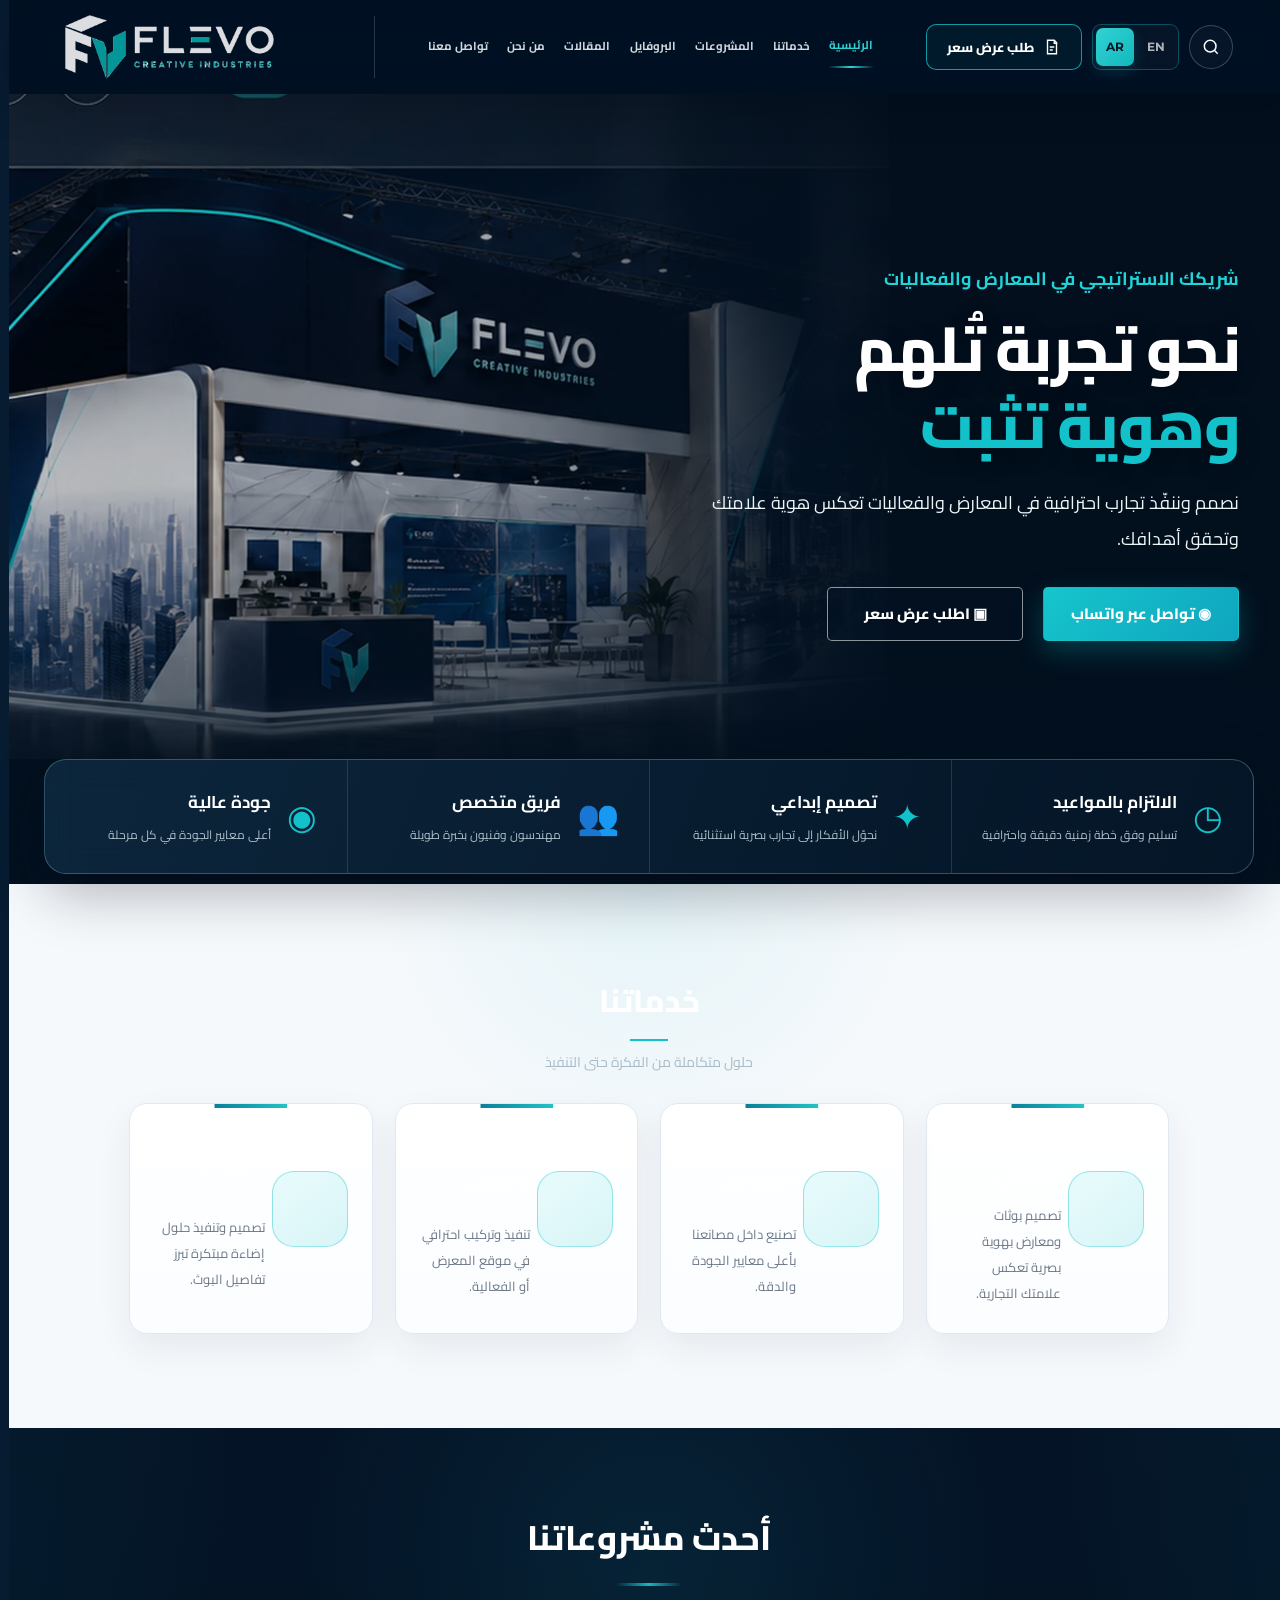
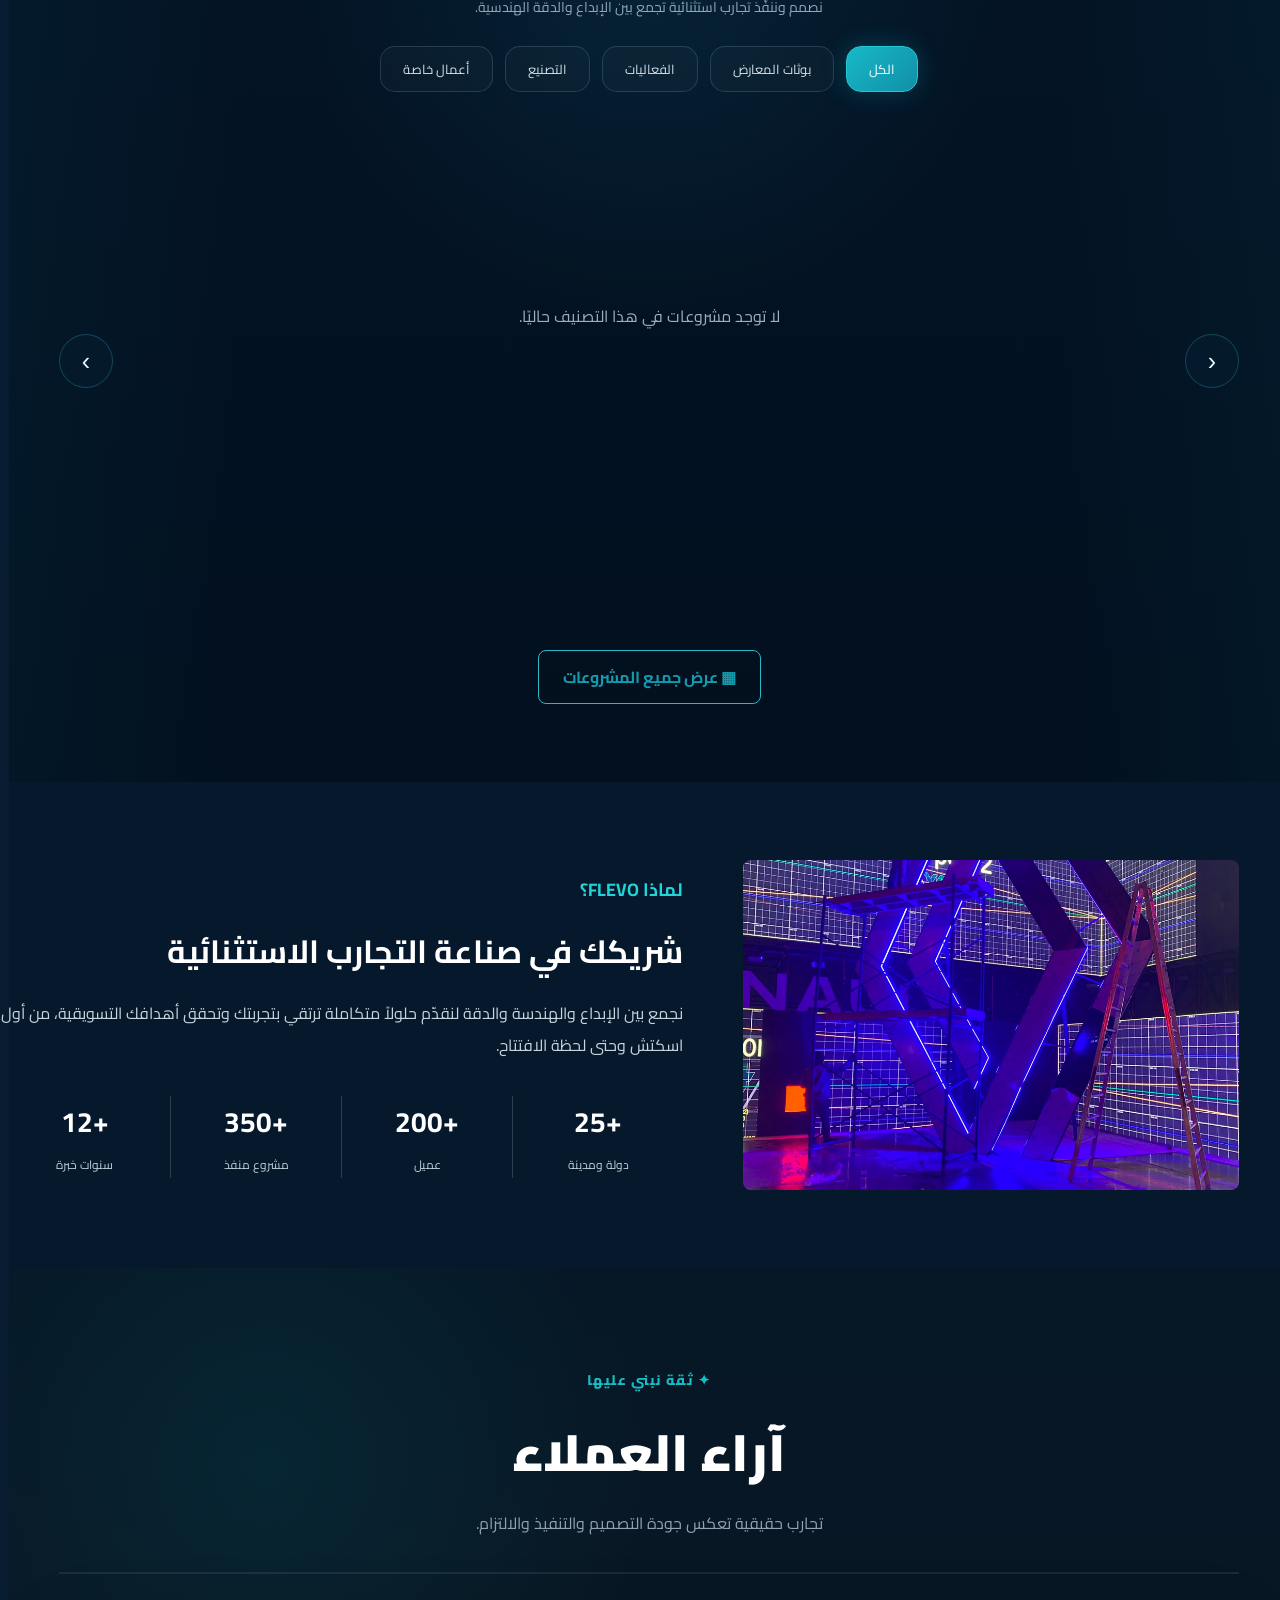
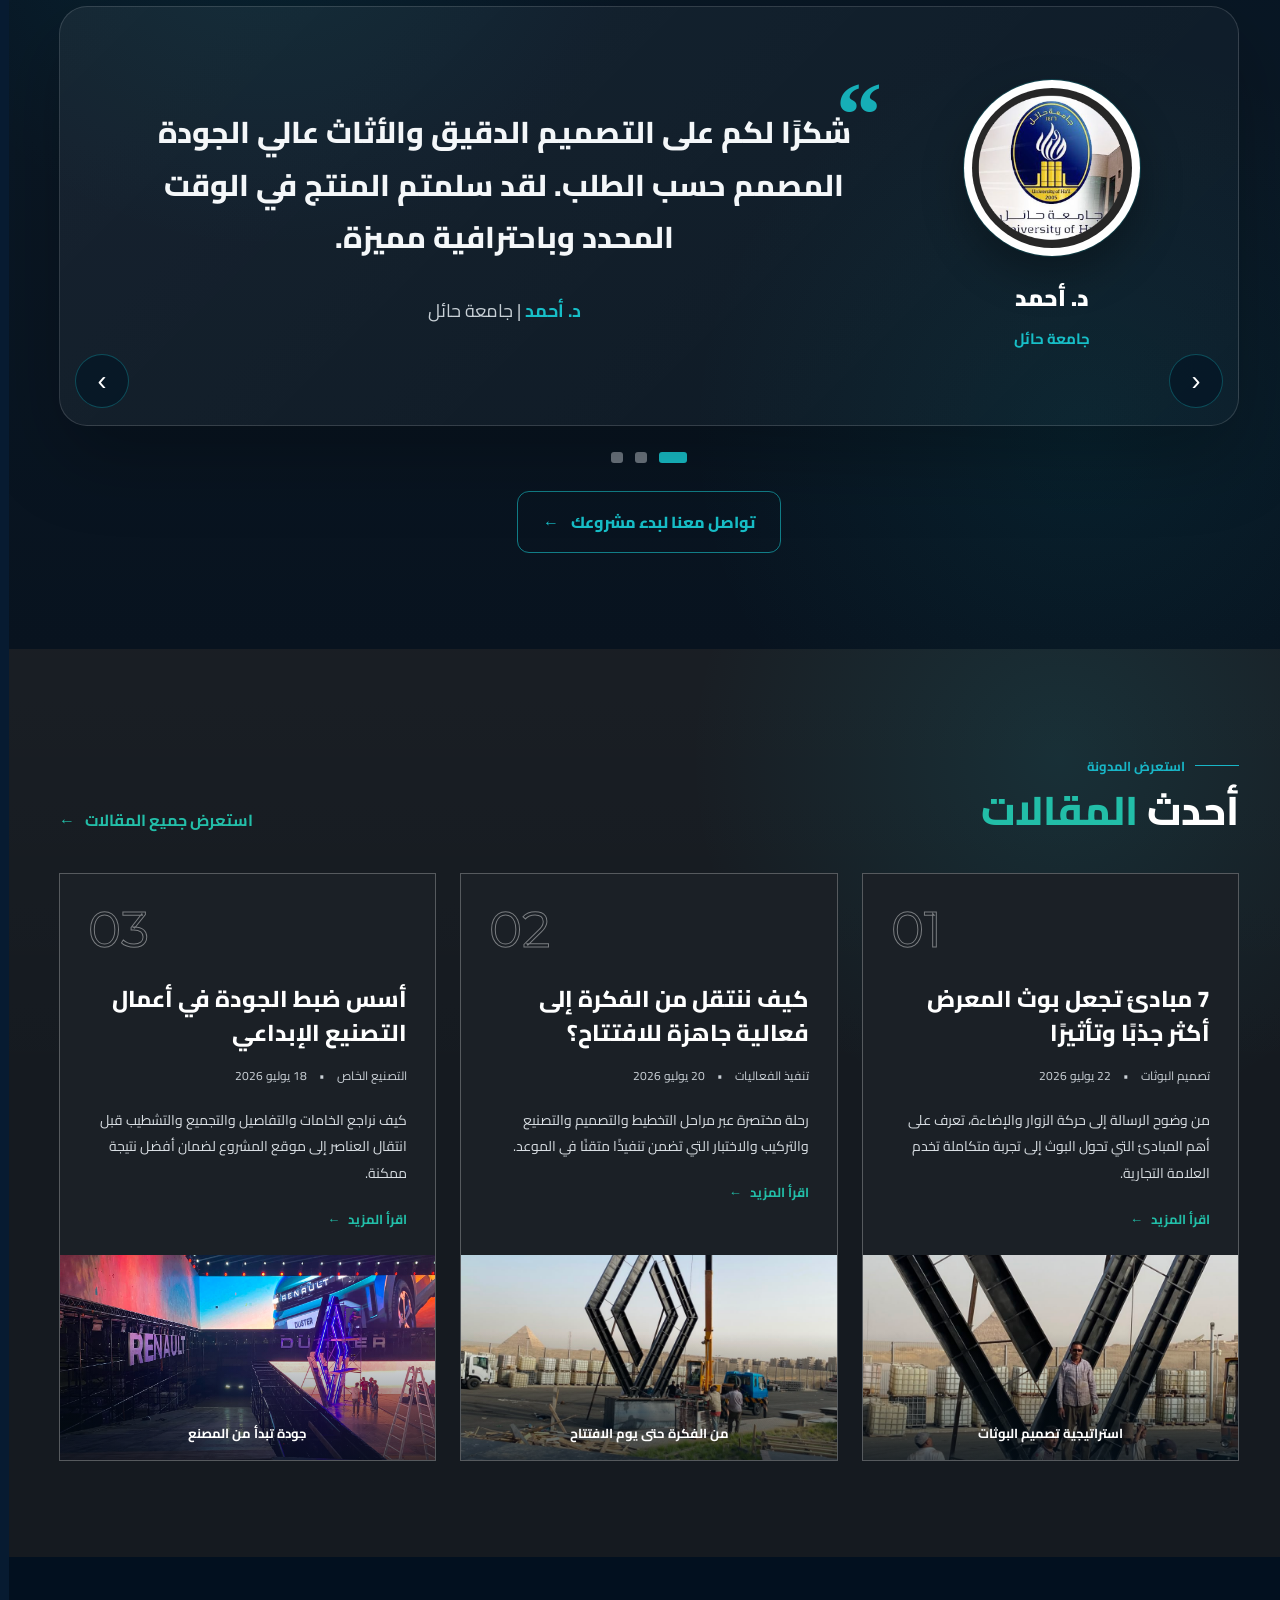
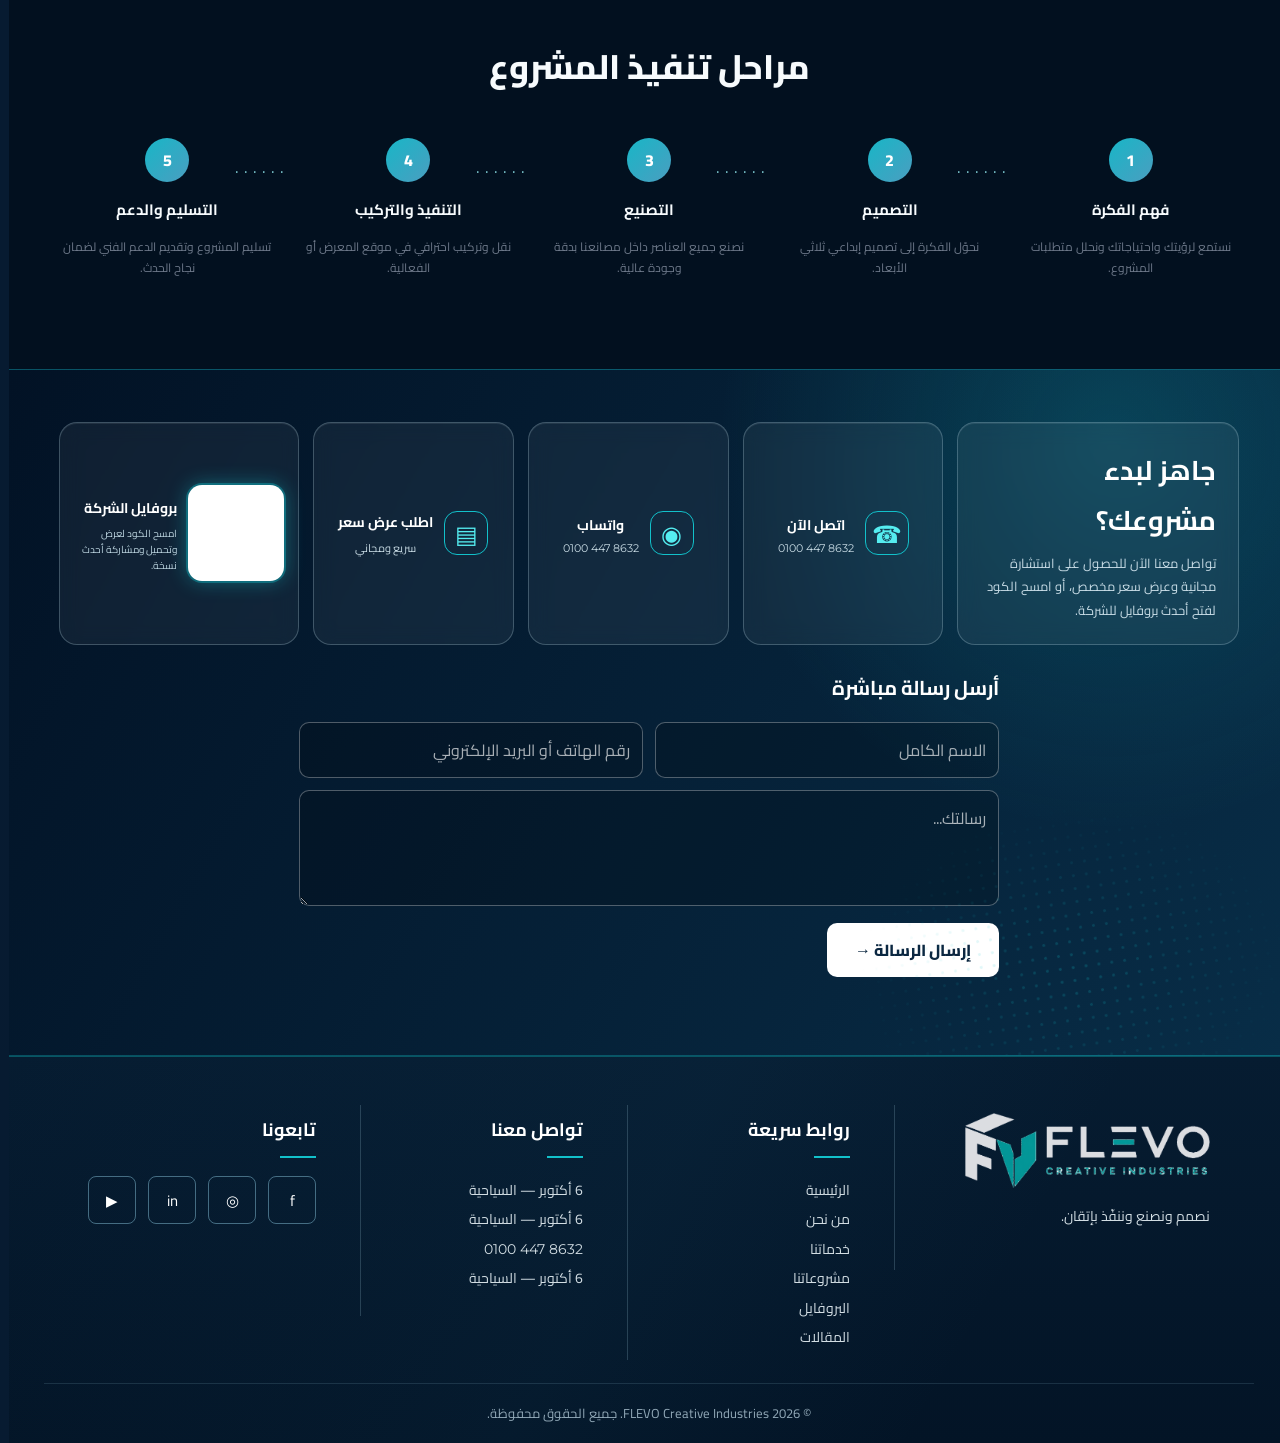
==== commit 9c0e5f26: "feat: articles on Supabase, service worker, contact form, PWA icons (Phase 4) - Add FLEVO_Articles_M" ====
--- a/index.html
+++ b/index.html
@@ -35,6 +35,7 @@
     .cta{background:linear-gradient(105deg,#0b8095,#20bcc2);color:#fff;padding:28px 0}.cta-grid{display:grid;grid-template-columns:1.2fr repeat(3,.8fr) 1fr;gap:0;align-items:center}.cta-title h2{margin:0;font-size:26px}.cta-title p{margin:5px 0 0;font-size:12px}.contact-tile{display:flex;align-items:center;justify-content:center;gap:12px;padding:12px;border-right:1px solid rgba(255,255,255,.22)}.contact-tile .ico{font-size:35px}.contact-tile b{display:block;font-size:13px}.contact-tile span{font-size:12px}.phone-number{direction:ltr;unicode-bidi:isolate;display:inline-block;font-family:Montserrat,Cairo,sans-serif}.qr{display:flex;align-items:center;gap:12px;justify-content:flex-end}.qr-box{width:84px;height:84px;background:#fff;padding:6px;border-radius:6px;box-shadow:0 6px 20px rgba(0,0,0,.16)}.qr-box img{width:100%;height:100%;object-fit:contain}
     footer{background:#06182b;color:#fff;padding:42px 0 22px}.foot{display:grid;grid-template-columns:1.2fr .8fr 1fr .8fr;gap:45px}.foot-logo .footer-wordmark{font-family:Montserrat,Cairo,sans-serif;font-size:38px;font-weight:800;letter-spacing:3px;line-height:1;color:#fff}.foot-logo .footer-wordmark em{font-style:normal;color:var(--teal2)}.foot-logo .footer-sub{display:block;font-size:9px;letter-spacing:4px;color:#8db7c8;margin-top:8px}.foot p,.foot li{font-size:12px;color:#b9c9d5;line-height:2}.foot h4{margin:0 0 12px}.foot ul{list-style:none;padding:0;margin:0}.social{display:flex;gap:9px}.social a{width:39px;height:39px;border:1px solid rgba(255,255,255,.4);border-radius:7px;display:grid;place-items:center}.copy{text-align:center;color:#8195a7;font-size:11px;border-top:1px solid rgba(255,255,255,.08);padding-top:18px;margin-top:26px}
     .modal{position:fixed;inset:0;background:rgba(0,0,0,.85);display:none;z-index:100;padding:30px}.modal.open{display:grid;place-items:center}.modal img{max-height:90vh;max-width:90vw;border-radius:10px}.close{position:absolute;top:20px;left:25px;color:#fff;font-size:35px;cursor:pointer}
+    .contact-simple-form{max-width:700px;margin:24px auto 0;text-align:right}.contact-form-row{display:grid;grid-template-columns:1fr 1fr;gap:12px;margin-bottom:12px}.contact-simple-form input,.contact-simple-form textarea{width:100%;padding:12px;border:1px solid rgba(255,255,255,.3);border-radius:10px;background:rgba(0,0,0,.18);color:#fff;font:inherit;outline:none}.contact-simple-form input::placeholder,.contact-simple-form textarea::placeholder{color:rgba(255,255,255,.65)}.contact-simple-form textarea{resize:vertical;min-height:90px}.contact-form-btn{background:#fff;color:#0b2741;border:none;border-radius:10px;padding:12px 28px;font:inherit;font-weight:800;cursor:pointer;margin-top:8px;transition:.2s}.contact-form-btn:hover{background:#e8f7f8}.contact-form-btn:disabled{opacity:.6}
     @media(max-width:980px){.menu{display:none}.hamb{display:block}.hero{min-height:700px;background-position:62% center}.hero-grid{grid-template-columns:1fr}.hero h1{font-size:45px}.benefit-box{grid-template-columns:repeat(2,1fr)}.cards{grid-template-columns:repeat(3,1fr)}.projects{grid-template-columns:repeat(2,1fr)}.why-grid{grid-template-columns:1fr}.cta-grid{grid-template-columns:1fr 1fr}.cta-title,.qr{grid-column:1/-1;text-align:center;justify-content:center}.foot{grid-template-columns:repeat(2,1fr)}}
     @media(max-width:620px){.container{width:min(100% - 24px,1180px)}.section{padding:55px 0}.nav{height:65px}.brand-mark{font-size:24px}.brand-sub{font-size:6px;letter-spacing:2px}.hero{padding-top:65px;min-height:680px;background-position:66% center}.hero:before{content:"";position:absolute;inset:0;background:rgba(4,20,36,.38)}.hero h1{font-size:38px}.hero p{font-size:15px}.btn{width:100%}.benefits{margin-top:-40px}.benefit-box{grid-template-columns:1fr 1fr}.benefit{padding:18px 12px;display:block;text-align:center}.benefit .ico{font-size:26px}.cards{grid-template-columns:repeat(2,1fr)}.card{padding:20px 12px}.projects{grid-template-columns:1fr 1fr}.project{height:205px}.why-grid{gap:28px}.video-card{height:250px}.stats{grid-template-columns:repeat(2,1fr);gap:25px}.stat:nth-child(2){border-left:0}.steps{grid-template-columns:1fr}.step:not(:last-child):after{display:none}.cta-grid{grid-template-columns:1fr}.contact-tile{border-right:0;border-top:1px solid rgba(255,255,255,.18)}.foot{grid-template-columns:1fr}.section-title{font-size:28px}}
   </style>
@@ -119,14 +120,14 @@
 <section class="flevo-testimonials" id="testimonials"><div class="container"><div class="testimonials-head"><div class="testimonials-kicker">✦ ثقة نبني عليها</div><h2>آراء العملاء</h2><p>تجارب حقيقية تعكس جودة التصميم والتنفيذ والالتزام.</p></div><div class="testimonial-progress" id="testimonialsProgress"><span></span></div><div class="testimonials-shell"><button aria-label="الرأي السابق" class="testimonial-nav testimonial-prev" id="testimonialsPrev" type="button">‹</button><div aria-live="polite" class="testimonial-stage" id="testimonialsStage"></div><button aria-label="الرأي التالي" class="testimonial-nav testimonial-next" id="testimonialsNext" type="button">›</button></div><div class="testimonial-dots" id="testimonialsDots"></div><div class="testimonial-actions"><a href="#contact">تواصل معنا لبدء مشروعك <span>←</span></a></div></div></section>
 <section class="flevo-articles" id="articles"><div class="container"><div class="articles-heading"><div class="articles-heading-copy"><div class="articles-kicker">استعرض المدونة</div><h2>أحدث <span>المقالات</span></h2></div><a class="articles-all-link" href="articles.html">استعرض جميع المقالات <span>←</span></a></div><div class="articles-grid" id="homeArticlesGrid"></div></div></section>
 <section class="section" id="process"><div class="container"><h2 class="section-title">مراحل تنفيذ المشروع</h2><div class="steps"><div class="step"><div class="step-num">1</div><h3>فهم الفكرة</h3><p>نستمع لرؤيتك واحتياجاتك ونحلل متطلبات المشروع.</p></div><div class="step"><div class="step-num">2</div><h3>التصميم</h3><p>نحوّل الفكرة إلى تصميم إبداعي ثلاثي الأبعاد.</p></div><div class="step"><div class="step-num">3</div><h3>التصنيع</h3><p>نصنع جميع العناصر داخل مصانعنا بدقة وجودة عالية.</p></div><div class="step"><div class="step-num">4</div><h3>التنفيذ والتركيب</h3><p>نقل وتركيب احترافي في موقع المعرض أو الفعالية.</p></div><div class="step"><div class="step-num">5</div><h3>التسليم والدعم</h3><p>تسليم المشروع وتقديم الدعم الفني لضمان نجاح الحدث.</p></div></div></div></section>
-<section class="cta profile-contact-zone" id="contact"><div class="container contact-neon-layout"><div class="contact-neon-intro"><h2>جاهز لبدء مشروعك؟</h2><p>تواصل معنا الآن للحصول على استشارة مجانية وعرض سعر مخصص، أو امسح الكود لفتح أحدث بروفايل للشركة.</p></div><a class="contact-neon-tile" href="tel:+201004478632"><div class="ico">☎</div><div><b>اتصل الآن</b><span class="phone-number">0100 447 8632</span></div></a><a class="contact-neon-tile" href="https://wa.me/201004478632?text=مرحباً%20FLEVO،%20أرغب%20في%20الاستفسار%20عن%20خدماتكم" rel="noopener" target="_blank"><div class="ico">◉</div><div><b>واتساب</b><span class="phone-number">0100 447 8632</span></div></a><a class="contact-neon-tile" data-open-quote="" href="#quote"><div class="ico">▤</div><div><b>اطلب عرض سعر</b><span>سريع ومجاني</span></div></a><a aria-label="فتح بروفايل FLEVO" class="contact-neon-qr" href="profile.html"><div class="contact-neon-qr-box" id="siteProfileQr"></div><div><b>بروفايل الشركة</b><small>امسح الكود لعرض وتحميل ومشاركة أحدث نسخة.</small></div></a></div></section>
+<section class="cta profile-contact-zone" id="contact"><div class="container contact-neon-layout"><div class="contact-neon-intro"><h2>جاهز لبدء مشروعك؟</h2><p>تواصل معنا الآن للحصول على استشارة مجانية وعرض سعر مخصص، أو امسح الكود لفتح أحدث بروفايل للشركة.</p></div><a class="contact-neon-tile" href="tel:+201004478632"><div class="ico">☎</div><div><b>اتصل الآن</b><span class="phone-number">0100 447 8632</span></div></a><a class="contact-neon-tile" href="https://wa.me/201004478632?text=مرحباً%20FLEVO،%20أرغب%20في%20الاستفسار%20عن%20خدماتكم" rel="noopener" target="_blank"><div class="ico">◉</div><div><b>واتساب</b><span class="phone-number">0100 447 8632</span></div></a><a class="contact-neon-tile" data-open-quote="" href="#quote"><div class="ico">▤</div><div><b>اطلب عرض سعر</b><span>سريع ومجاني</span></div></a><a aria-label="فتح بروفايل FLEVO" class="contact-neon-qr" href="profile.html"><div class="contact-neon-qr-box" id="siteProfileQr"></div><div><b>بروفايل الشركة</b><small>امسح الكود لعرض وتحميل ومشاركة أحدث نسخة.</small></div></a></div><form class="container contact-simple-form" id="contactForm" onsubmit="submitContact(event)"><h3 style="margin:0 0 16px;color:#fff;font-size:20px">أرسل رسالة مباشرة</h3><div class="contact-form-row"><input name="name" placeholder="الاسم الكامل" required/><input name="phone" placeholder="رقم الهاتف أو البريد الإلكتروني"/></div><textarea name="message" placeholder="رسالتك..." required rows="3"></textarea><button class="contact-form-btn" type="submit">إرسال الرسالة →</button><p id="contactFormStatus" style="margin:8px 0 0;font-size:14px;min-height:18px;color:#fff"></p></form></section>
 <footer><div class="container"><div class="foot"><div class="foot-logo"><img alt="FLEVO Creative Industries" class="footer-logo-img" src="assets/flevo-logo-on-dark.png"/><p>نصمم ونصنع وننفّذ بإتقان.</p></div><div><h4>روابط سريعة</h4><ul><li><a href="#home">الرئيسية</a></li><li><a href="#about">من نحن</a></li><li><a href="#services">خدماتنا</a></li><li><a href="projects.html">مشروعاتنا</a></li><li><a href="profile.html">البروفايل</a></li><li><a href="#articles">المقالات</a></li></ul></div><div><h4>تواصل معنا</h4><p>6 أكتوبر — السياحية<br/>مصر<br/><span class="phone-number">0100 447 8632</span><br/>info@flevo.com</p></div><div><h4>تابعونا</h4><div class="social"><a aria-label="FLEVO على Facebook" href="https://www.facebook.com/flevocreative" rel="noopener noreferrer" target="_blank">f</a><a aria-label="FLEVO على Instagram" href="https://www.instagram.com/flevocreative" rel="noopener noreferrer" target="_blank">◎</a><a aria-label="FLEVO على LinkedIn" href="https://www.linkedin.com/company/flevocreative" rel="noopener noreferrer" target="_blank">in</a><a aria-label="FLEVO على YouTube" href="https://www.youtube.com/@flevocreative" rel="noopener noreferrer" target="_blank">▶</a></div></div></div><div class="copy">© 2026 FLEVO Creative Industries. جميع الحقوق محفوظة.</div></div></footer>
 <div class="modal"><span class="close">×</span><img alt="" src=""/></div>
 <script>
 const modal=document.querySelector('.modal'), modalImg=modal.querySelector('img');
 modal.addEventListener('click',e=>{if(e.target!==modalImg)modal.classList.remove('open')});
 
-</script><script src="https://cdn.jsdelivr.net/npm/@supabase/supabase-js@2"></script><script src="assets/supabase-config.js?v=5.12"></script><script src="assets/data-store.js?v=5.12"></script><script src="assets/home-projects-carousel.js?v=5.12"></script><script src="assets/testimonials-carousel.js?v=5.12"></script><script src="assets/articles-data.js?v=5.12"></script><script src="assets/articles-section.js?v=5.12"></script><script src="assets/unified-auth.js?v=5.12"></script><script src="assets/site-dynamic.js?v=5.12"></script><script src="assets/i18n.js?v=5.12"></script><script src="assets/quote.js?v=5.12"></script><script defer="" src="assets/motion.js?v=5.12"></script>
+</script><script src="https://cdn.jsdelivr.net/npm/@supabase/supabase-js@2"></script><script src="assets/supabase-config.js?v=5.12"></script><script src="assets/data-store.js?v=5.12"></script><script>async function submitContact(e){e.preventDefault();var btn=e.target.querySelector('.contact-form-btn'),st=document.getElementById('contactFormStatus'),f=new FormData(e.target);btn.disabled=true;st.textContent='';try{await FlevoStore.createContactMessage({name:f.get('name'),phone:f.get('phone')||null,message:f.get('message')});st.style.color='#7fffd4';st.textContent='تم إرسال رسالتك بنجاح!';e.target.reset()}catch(err){st.style.color='#ffcc80';st.textContent='تعذر الإرسال، حاول مرة أخرى.'}finally{btn.disabled=false}}</script><script src="assets/home-projects-carousel.js?v=5.12"></script><script src="assets/testimonials-carousel.js?v=5.12"></script><script src="assets/articles-data.js?v=5.12"></script><script src="assets/articles-section.js?v=5.12"></script><script src="assets/unified-auth.js?v=5.12"></script><script src="assets/site-dynamic.js?v=5.12"></script><script src="assets/i18n.js?v=5.12"></script><script src="assets/quote.js?v=5.12"></script><script defer="" src="assets/motion.js?v=5.12"></script>
 <script defer="" src="assets/navigation-audit.js?v=5.12"></script>
 <script src="https://cdnjs.cloudflare.com/ajax/libs/qrcodejs/1.0.0/qrcode.min.js"></script><script>document.addEventListener('DOMContentLoaded',()=>{const el=document.querySelector('#siteProfileQr');if(el&&window.QRCode&&!el.dataset.ready){el.dataset.ready='1';new QRCode(el,{text:new URL('profile.html',location.href).href,width:82,height:82,colorDark:'#04182d',colorLight:'#ffffff',correctLevel:QRCode.CorrectLevel.H})}});</script>
-<script defer="" src="assets/flevo-header-v512.js?v=5.12"></script></body></html>
+<script defer="" src="assets/flevo-header-v512.js?v=5.12"></script><script>if('serviceWorker' in navigator)navigator.serviceWorker.register('./sw.js');</script></body></html>
